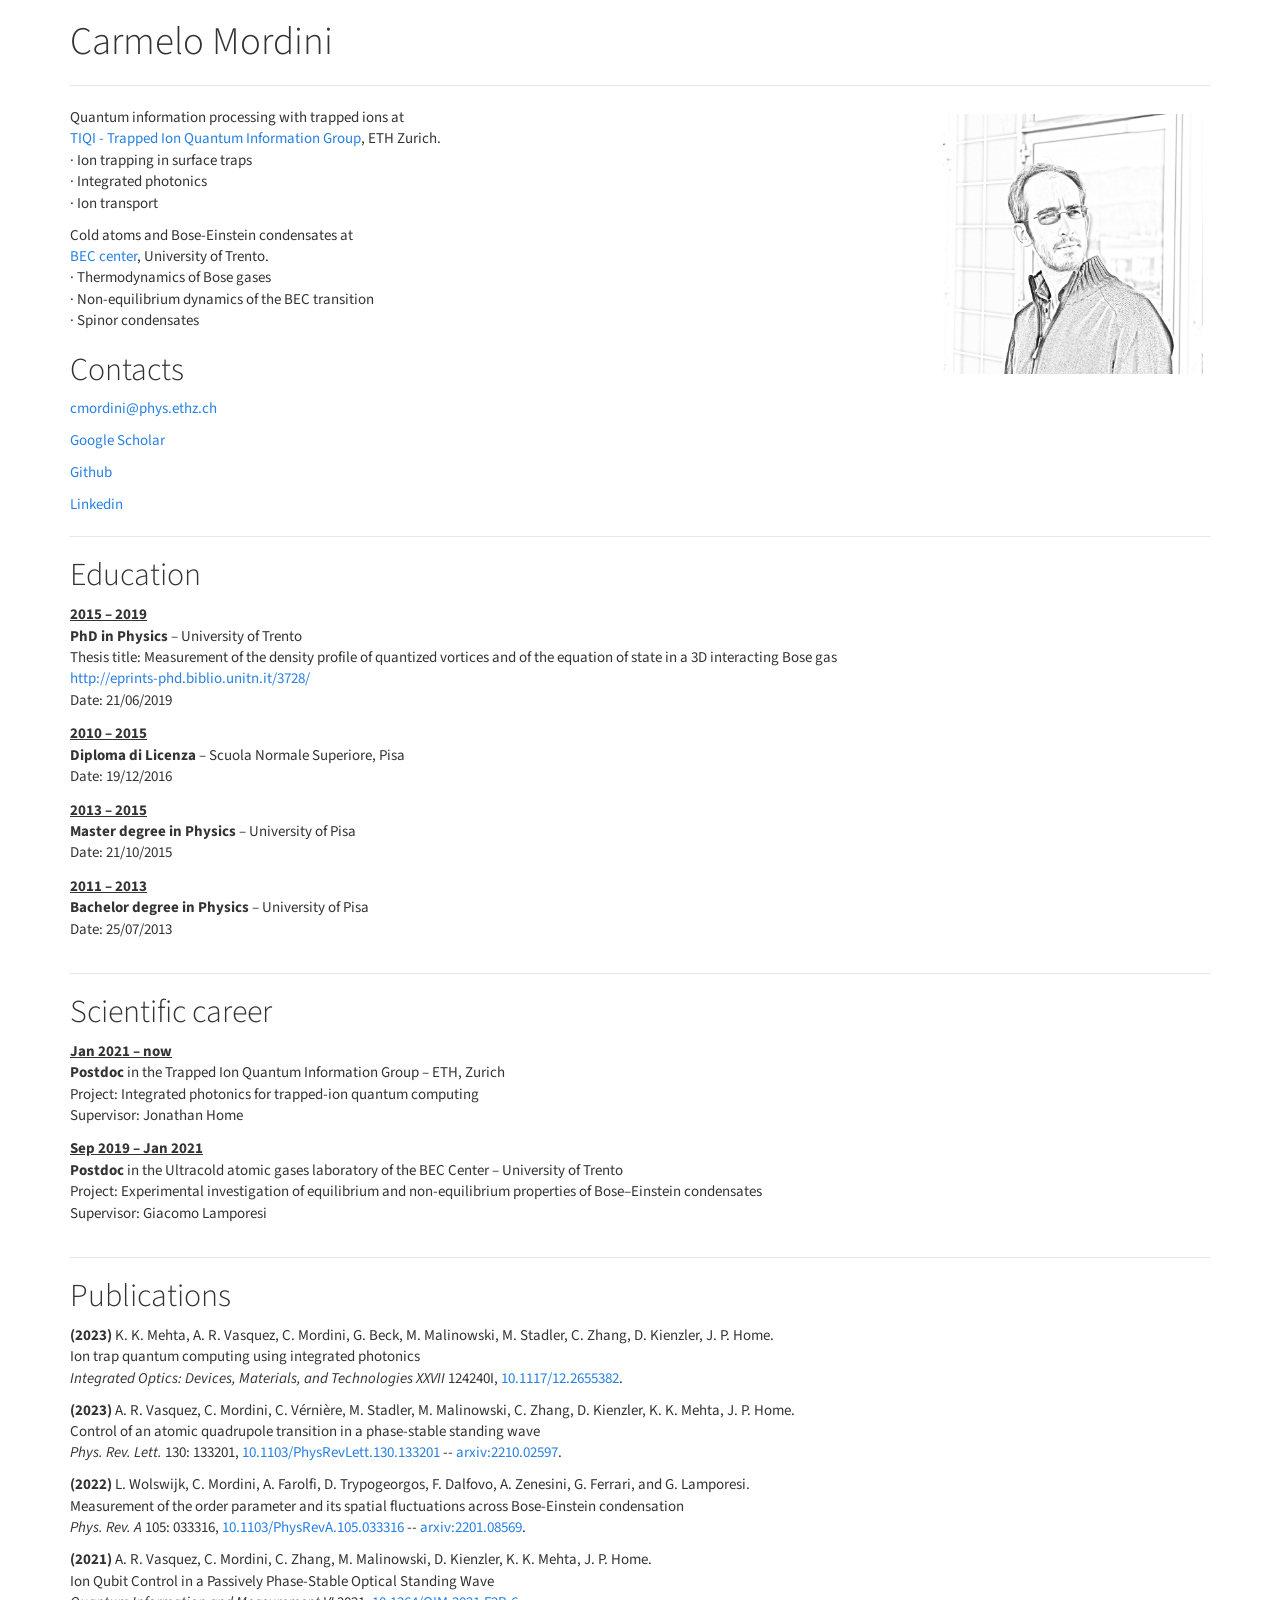
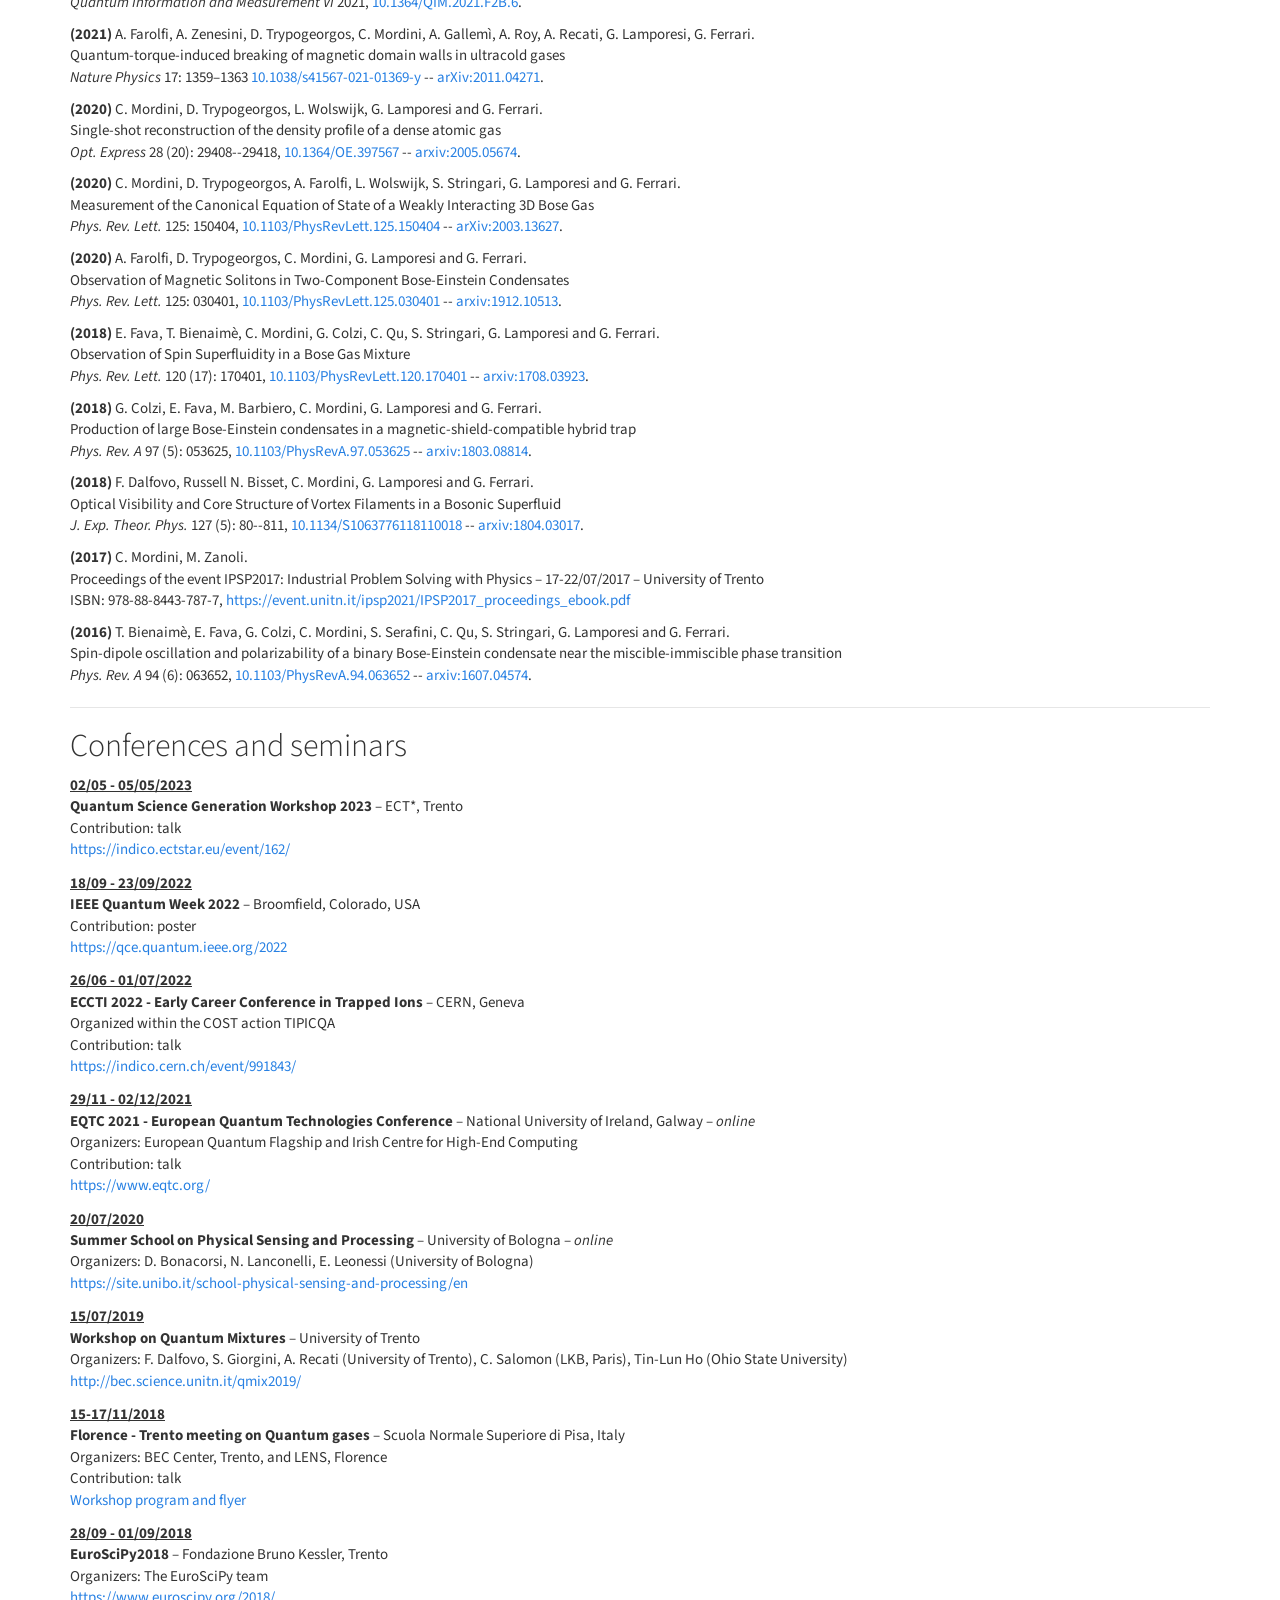
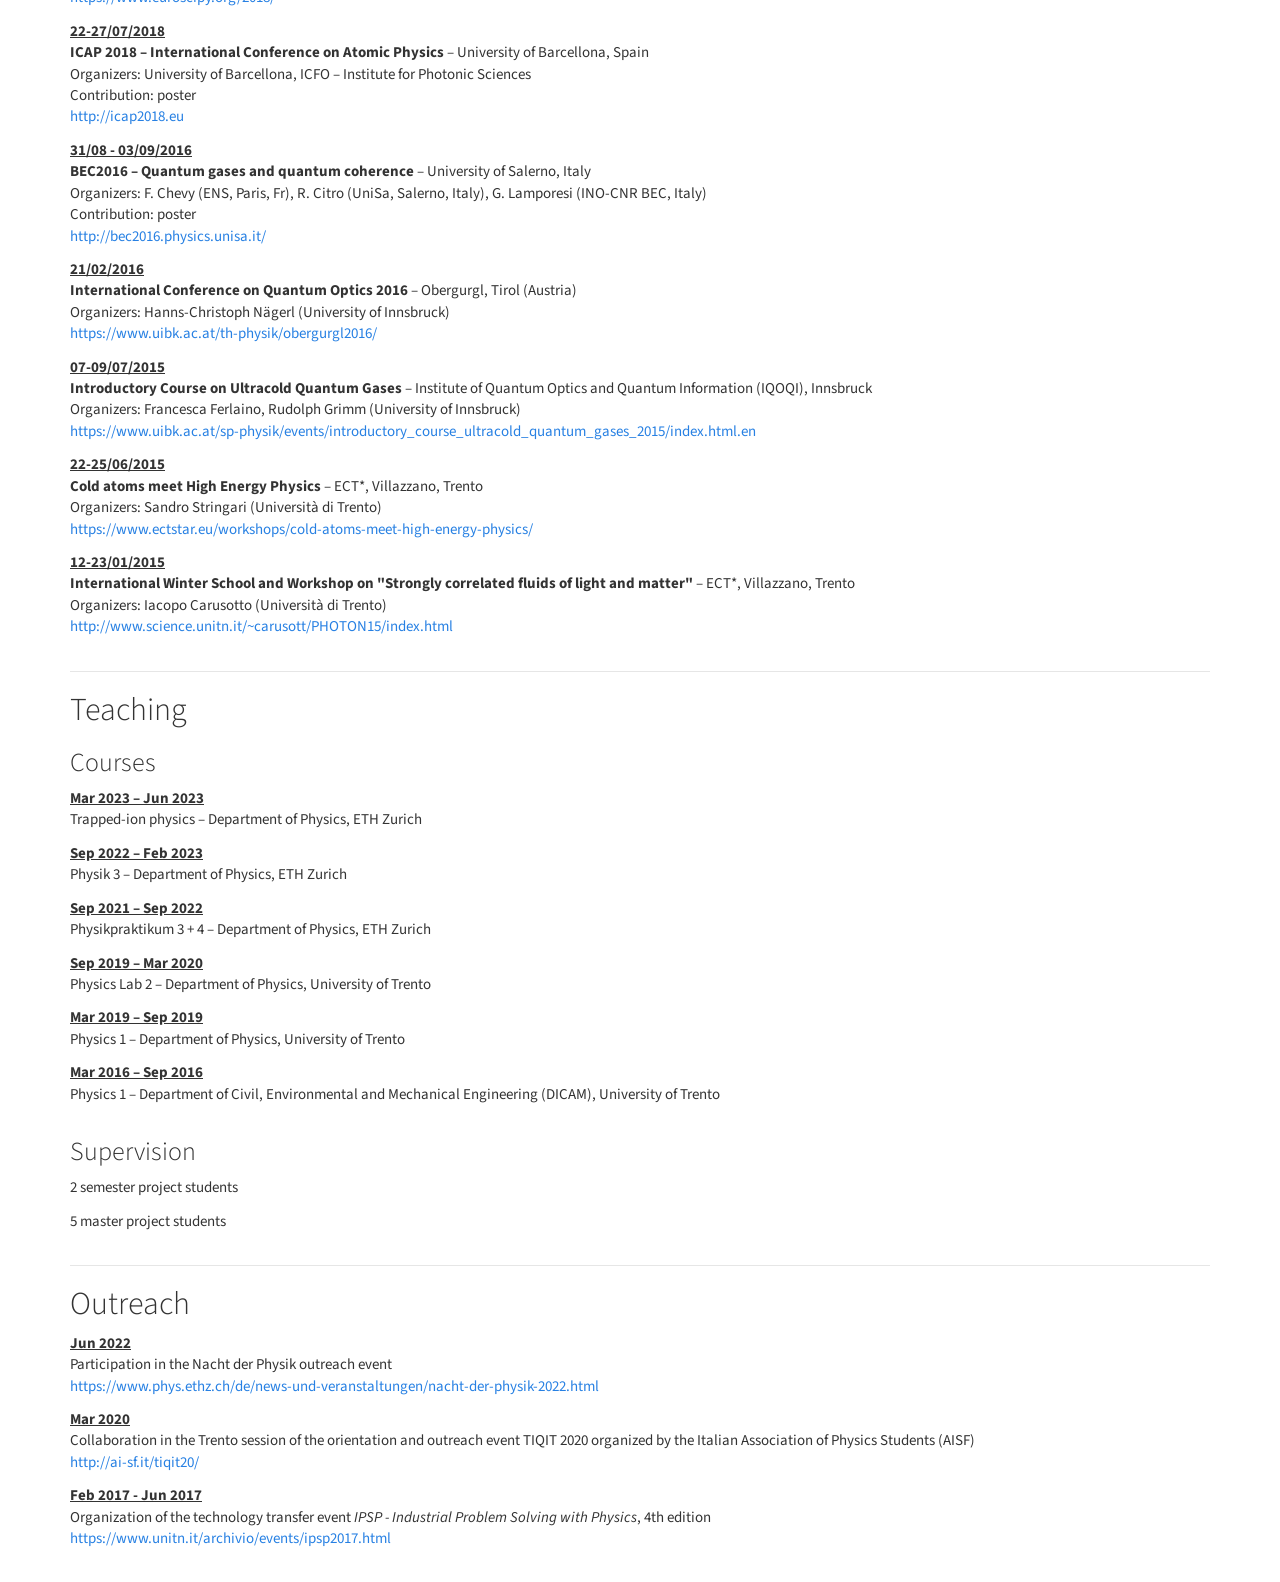
==== index.html @ 1e2eb451 "Swap sections" ====
<!DOCTYPE html>
<html lang="en" prefix="og: http://ogp.me/ns# fb: https://www.facebook.com/2008/fbml">

<head>
    <title>Carmelo Mordini</title>
    <!-- Using the latest rendering mode for IE -->
    <meta http-equiv="X-UA-Compatible" content="IE=edge">
    <meta charset="utf-8">
    <meta name="viewport" content="width=device-width, initial-scale=1.0">



    <!-- Bootstrap -->
    <link rel="stylesheet" href="/assets/bootstrap.cosmo.min.css" type="text/css" />
    <link href="/assets/css/font-awesome.min.css" rel="stylesheet">

    <link rel="stylesheet" href="/assets/style.css" type="text/css" />
    <link href="/assets/custom.css" rel="stylesheet">



</head>

<body>


    <!-- Content Container -->
    <div class="container">
        <!-- <div class="row"> -->
        <!-- <div class="col-lg-12"> -->
        <!-- <section id="content" class="body"> -->
        <h1>Carmelo Mordini</h1>
        <hr />
        <img alt="Image" class="img-fluid img-profile" src="/images/profile-sketch-low.jpg" />

        <!-- <div class="entry-content"> -->
        <!-- <p>
        <br/></p> -->
        <!-- <h2>About</h2> -->
        <!-- <p>Experimental physics</p> -->
        <p>
            Quantum information processing with trapped ions at<br>
            <a href="https://tiqi.ethz.ch/">TIQI - Trapped Ion Quantum Information Group</a>, ETH Zurich.<br>
            &#xb7 Ion trapping in surface traps<br />
            &#xb7 Integrated photonics<br />
            &#xb7 Ion transport<br />
        </p>
        <p>
            <!-- <i class="fa fa-map-marker fa-lg"></i> -->
            Cold atoms and Bose-Einstein condensates at<br>
            <a href="https://bec.science.unitn.it/BEC/0_Home.html">BEC center</a>, University of Trento.<br />
            &#xb7 Thermodynamics of Bose gases<br />
            &#xb7 Non-equilibrium dynamics of the BEC transition<br />
            &#xb7 Spinor condensates<br />
            <!-- Currently employed as a postdoc researcher in the <a href="https://tiqi.ethz.ch/">TIQI - Trapped Ion Quantum
                Information Group</a> at ETH, Zurich. -->
        </p>
        <!-- <p><br /></p> -->
        <h2>Contacts</h2>
        <!-- You can find me on   -->
        <p><a href="mailto:cmordini@phys.ethz.ch"><i class="fa fa-envelope"></i> cmordini@phys.ethz.ch</a>
        </p>
        <p><a href="https://scholar.google.com/citations?user=x0dCLs0AAAAJ&hl=en"><i class="fa fa-graduation-cap"></i> Google Scholar</a> </p>
        <p><a href="https://github.com/carmelom"><i class="fa fa-github-square fa-lg"></i> Github</a> </p>
        <p><a href="https://www.linkedin.com/in/carmelo-mordini/"><i class="fa fa-linkedin-square fa-lg"></i> Linkedin</a> </p>
        <!-- <p><a href="https://www.facebook.com/carmelo.mordini"><i class="fa fa-facebook-square fa-lg"></i> Facebook</a> </p>
<p><a href="https://twitter.com/carmelo_mordini"><i class="fa fa-twitter-square fa-lg"></i> Twitter</a> </p> -->
        <!-- <i class="fa fa-linkedin-square fa-lg"></i> <https://www.linkedin.com/in/carmelo-mordini/> -->
        <p>

        </p>



        <hr />
        <h2>Education</h2>
        <dl>
            <dt>2015 – 2019</dt>
            <dd><strong>PhD in Physics</strong> – University of Trento<br />
                Thesis title: Measurement of the density profile of quantized vortices and of the equation of state in a
                3D interacting Bose gas<br />
                <a href="http://eprints-phd.biblio.unitn.it/3728/">http://eprints-phd.biblio.unitn.it/3728/</a> <br>
                Date: 21/06/2019 </dd>
                <!-- <dt><br /></dt> -->
                <dt>2010 – 2015</dt>
                <dd><strong>Diploma di Licenza</strong> – Scuola Normale Superiore, Pisa<br />
                Date: 19/12/2016</dd>
                <!-- <dt><br /></dt> -->
            <dt>2013 – 2015</dt>
            <dd><strong>Master degree in Physics</strong> – University of Pisa<br />
                Date: 21/10/2015</dd>
                <!-- <dt><br /></dt> -->
            <dt>2011 – 2013</dt>
            <dd><strong>Bachelor degree in Physics</strong> – University of Pisa<br />
                Date: 25/07/2013</dd>
        </dl>


        <hr />
        <h2>Scientific career</h2>
        <dl>
            <dt>Jan 2021 – now</dt>
            <dd><strong>Postdoc</strong> in the Trapped Ion Quantum Information Group – ETH, Zurich <br>
                Project: Integrated photonics for trapped-ion quantum computing <br>

                Supervisor: Jonathan Home</dd>
                <!-- <dt><br /></dt> -->
            <dt>Sep 2019 – Jan 2021</dt>
            <dd><strong>Postdoc</strong> in the Ultracold atomic gases laboratory of the BEC Center – University of
                Trento <br>
                Project: Experimental investigation of equilibrium and non-equilibrium properties of Bose–Einstein condensates <br>
                Supervisor: Giacomo Lamporesi </dd>
                <!-- <dt><br /></dt> -->
        </dl>
   
        <hr />
        <h2>Publications</h2>
        <p>
        <div id="refs">
        <div>
                <p>
                    <b>(2023)</b> K. K. Mehta, A. R. Vasquez, C. Mordini, G. Beck, M. Malinowski, M. Stadler, C. Zhang, D. Kienzler, J. P. Home.<br />
                    Ion trap quantum computing using integrated photonics<br />
                    <em>Integrated Optics: Devices, Materials, and Technologies XXVII</em> 124240I,
                    <a href="https://doi.org/10.1117/12.2655382">10.1117/12.2655382</a>.
                </p>
            </div>
            
            <div>
                <p>
                    <b>(2023)</b> A. R. Vasquez, C. Mordini, C. Vérnière, M. Stadler, M. Malinowski, C. Zhang, D. Kienzler, K. K. Mehta, J. P. Home.<br />
                    Control of an atomic quadrupole transition in a phase-stable standing wave<br />
                    <em>Phys. Rev. Lett.</em> 130: 133201,
                    <a href="https://journals.aps.org/prl/abstract/10.1103/PhysRevLett.130.133201">10.1103/PhysRevLett.130.133201</a> -- <a href="https://arxiv.org/abs/2210.02597">arxiv:2210.02597</a>.
                </p>
            </div>
            <div>
                <p>
                    <b>(2022)</b> L. Wolswijk, C. Mordini, A. Farolfi, D. Trypogeorgos, F. Dalfovo, A. Zenesini, G. Ferrari, and G. Lamporesi.<br />
                    Measurement of the order parameter and its spatial fluctuations across Bose-Einstein condensation<br />
                    <em>Phys. Rev. A</em> 105: 033316,
                    <a href="https://journals.aps.org/pra/abstract/10.1103/PhysRevA.105.033316">10.1103/PhysRevA.105.033316</a> -- <a href="https://arxiv.org/abs/2201.08569">arxiv:2201.08569</a>.
                </p>
            </div>
            <div>
                <p>
                    <b>(2021)</b> A. R. Vasquez, C. Mordini, C. Zhang, M. Malinowski, D. Kienzler, K. K. Mehta, J. P. Home.<br />
                    Ion Qubit Control in a Passively Phase-Stable Optical Standing Wave<br />
                    <em>Quantum Information and Measurement VI</em> 2021,
                    <a href="https://opg.optica.org/abstract.cfm?uri=QIM-2021-F2B.6">10.1364/QIM.2021.F2B.6</a>.
                </p>
            </div>
            <div>
                <p>
                    <b>(2021)</b> A. Farolfi, A. Zenesini, D. Trypogeorgos, C. Mordini, A. Gallemì, A. Roy, A. Recati,
                    G. Lamporesi, G. Ferrari.<br />
                    Quantum-torque-induced breaking of magnetic domain walls in ultracold gases<br />
                    <em>Nature Physics</em> 17: 1359–1363 <a href="https://www.nature.com/articles/s41567-021-01369-y">10.1038/s41567-021-01369-y</a> -- 
                    <a href="https://arxiv.org/abs/2011.04271">arXiv:2011.04271</a>.
                </p>
            </div>
            <div>
                <p>
                    <b>(2020)</b> C. Mordini, D. Trypogeorgos, L. Wolswijk, G. Lamporesi and G. Ferrari.<br />
                    Single-shot reconstruction of the density profile of a dense atomic gas<br />
                    <em>Opt. Express</em> 28 (20): 29408--29418,
                    <a href="http://www.opticsexpress.org/abstract.cfm?URI=oe-28-20-29408">10.1364/OE.397567</a> --
                    <a href="https://arxiv.org/abs/2005.05674">arxiv:2005.05674</a>.
                </p>
            </div>
            <div>
                <p>
                    <b>(2020)</b> C. Mordini, D. Trypogeorgos, A. Farolfi, L. Wolswijk, S. Stringari, G. Lamporesi and
                    G. Ferrari.<br />
                    Measurement of the Canonical Equation of State of a Weakly Interacting 3D Bose Gas<br />
                    <em>Phys. Rev. Lett.</em> 125: 150404,
                    <a href="https://link.aps.org/doi/10.1103/PhysRevLett.125.150404">10.1103/PhysRevLett.125.150404</a>
                    -- <a href="https://arxiv.org/abs/2003.13627">arXiv:2003.13627</a>.
                </p>
            </div>
            <div>
                <p>
                    <b>(2020)</b> A. Farolfi, D. Trypogeorgos, C. Mordini, G. Lamporesi and G. Ferrari.<br />
                    Observation of Magnetic Solitons in Two-Component Bose-Einstein Condensates<br />
                    <em>Phys. Rev. Lett.</em> 125: 030401,
                    <a
                        href="https://link.aps.org/doi/10.1103/PhysRevLett.125.030401">10.1103/PhysRevLett.125.030401</a> --
                    <a href="https://arxiv.org/abs/1912.10513">arxiv:1912.10513</a>.
                </p>
            </div>
            <div>
                <p>
                    <b>(2018)</b> E. Fava, T. Bienaimè, C. Mordini, G. Colzi, C. Qu, S. Stringari, G. Lamporesi and G.
                    Ferrari.<br />
                    Observation of Spin Superfluidity in a Bose Gas Mixture<br />
                    <em>Phys. Rev. Lett.</em> 120 (17): 170401,
                    <a
                        href="https://link.aps.org/doi/10.1103/PhysRevLett.120.170401">10.1103/PhysRevLett.120.170401</a> --
                    <a href="https://arxiv.org/abs/1708.03923">arxiv:1708.03923</a>.
                </p>
            </div>
            <div>
                <p>
                    <b>(2018)</b> G. Colzi, E. Fava, M. Barbiero, C. Mordini, G. Lamporesi and G. Ferrari.<br />
                    Production of large Bose-Einstein condensates in a magnetic-shield-compatible hybrid trap<br />
                    <em>Phys. Rev. A</em> 97 (5): 053625,
                    <a href="https://link.aps.org/doi/10.1103/PhysRevA.97.053625">10.1103/PhysRevA.97.053625</a> --
                    <a href="https://arxiv.org/abs/1803.08814">arxiv:1803.08814</a>.
                </p>
            </div>
            <div>
                <p>
                    <b>(2018)</b> F. Dalfovo, Russell N. Bisset, C. Mordini, G. Lamporesi and G. Ferrari.<br />
                    Optical Visibility and Core Structure of Vortex Filaments in a Bosonic Superfluid<br />
                    <em>J. Exp. Theor. Phys.</em> 127 (5): 80--811,
                    <a href="http://link.springer.com/10.1134/S1063776118110018">10.1134/S1063776118110018</a> --
                    <a href="https://arxiv.org/abs/1804.03017">arxiv:1804.03017</a>.
                </p>
            </div>
            <div>
                <p>
                    <b>(2017)</b> C. Mordini, M. Zanoli.<br />
                    Proceedings of the event IPSP2017: Industrial Problem Solving with Physics – 17-22/07/2017 – University of Trento<br />
                    ISBN: 978-88-8443-787-7, <a href="https://event.unitn.it/ipsp2021/IPSP2017_proceedings_ebook.pdf">https://event.unitn.it/ipsp2021/IPSP2017_proceedings_ebook.pdf</a>
                </p>
            </div>
            <div>
                <p>
                    <b>(2016)</b> T. Bienaimè, E. Fava, G. Colzi, C. Mordini, S. Serafini, C. Qu, S. Stringari, G.
                    Lamporesi and G. Ferrari.<br />
                    Spin-dipole oscillation and polarizability of a binary Bose-Einstein condensate near the
                    miscible-immiscible phase transition<br />
                    <em>Phys. Rev. A</em> 94 (6): 063652,
                    <a href="https://link.aps.org/doi/10.1103/PhysRevA.94.063652">10.1103/PhysRevA.94.063652</a> --
                    <a href="https://arxiv.org/abs/1607.04574">arxiv:1607.04574</a>.
                </p>
            </div>

        </div>
        </p>

        <hr />
        <h2>Conferences and seminars</h2>
        <dl>
            
            <dt>02/05 - 05/05/2023</dt>
            <dd><strong>Quantum Science Generation Workshop 2023</strong> – ECT*, Trento<br />
                Contribution: talk <br>
                <a href="https://indico.ectstar.eu/event/162/">https://indico.ectstar.eu/event/162/</a>
            </dd>

            <dt>18/09 - 23/09/2022</dt>
            <dd><strong>IEEE Quantum Week 2022</strong> – Broomfield, Colorado, USA<br />
                Contribution: poster <br>
                <a href="https://qce.quantum.ieee.org/2022">https://qce.quantum.ieee.org/2022</a>
            </dd>

            <dt>26/06 - 01/07/2022</dt>
            <dd><strong>ECCTI 2022 - Early Career Conference in Trapped Ions</strong> – CERN, Geneva<br />
                Organized within the COST action TIPICQA<br />
                Contribution: talk <br>
                <a href="https://indico.cern.ch/event/991843/">https://indico.cern.ch/event/991843/</a>
            </dd>

            <dt>29/11 - 02/12/2021</dt>
            <dd><strong>EQTC 2021 - European Quantum Technologies Conference</strong> – National University of Ireland, Galway – <em>online</em><br />
                Organizers: European Quantum Flagship and Irish Centre for High-End Computing<br />
                Contribution: talk <br>
                <a href="https://www.eqtc.org/">https://www.eqtc.org/</a>
            </dd>

            <dt>20/07/2020</dt>
            <dd><strong>Summer School on Physical Sensing and Processing</strong> – University of Bologna – <em>online</em><br />
                Organizers: D. Bonacorsi, N. Lanconelli, E. Leonessi (University of Bologna)<br />
                <a
                    href="https://site.unibo.it/school-physical-sensing-and-processing/en">https://site.unibo.it/school-physical-sensing-and-processing/en</a>
            </dd>
            <!-- <dt><br /></dt> -->
            <dt>15/07/2019</dt>
            <dd><strong>Workshop on Quantum Mixtures</strong> – University of Trento<br />
                Organizers: F. Dalfovo, S. Giorgini, A. Recati (University of Trento), C. Salomon (LKB, Paris), Tin-Lun
                Ho (Ohio State University)<br />
                <a href="http://bec.science.unitn.it/qmix2019/">http://bec.science.unitn.it/qmix2019/</a>
            </dd>
            <!-- <dt><br /></dt> -->
            <dt>15-17/11/2018</dt>
            <dd><strong>Florence - Trento meeting on Quantum gases</strong> – Scuola Normale Superiore di Pisa, Italy <br />
                Organizers: BEC Center, Trento, and LENS, Florence<br />
                Contribution: talk <br>
                <a href="https://bec.science.unitn.it/BEC/imgs/pisa-program.jpg">Workshop program and flyer</a>
            </dd>
            <!-- <dt><br /></dt> -->
            <dt>28/09 - 01/09/2018</dt>
            <dd><strong>EuroSciPy2018</strong> – Fondazione Bruno Kessler, Trento <br />
                Organizers: The EuroSciPy team<br />
                <a href="https://www.euroscipy.org/2018/">https://www.euroscipy.org/2018/</a>
            </dd>
            <!-- <dt><br /></dt> -->
            <dt>22-27/07/2018</dt>
            <dd><strong>ICAP 2018 – International Conference on Atomic Physics</strong> – University of Barcellona,
                Spain<br />
                Organizers: University of Barcellona, ICFO – Institute for Photonic Sciences<br />
                Contribution: poster <br>
                <a href="http://icap2018.eu">http://icap2018.eu</a>
            </dd>
            <!-- <dt><br /></dt> -->
            <dt>31/08 - 03/09/2016</dt>
            <dd><strong>BEC2016 – Quantum gases and quantum coherence</strong> – University of Salerno, Italy<br />
                Organizers: F. Chevy (ENS, Paris, Fr), R. Citro (UniSa, Salerno, Italy), G. Lamporesi (INO-CNR
                BEC, Italy)<br />
                Contribution: poster <br>
                <a href="http://bec2016.physics.unisa.it/">http://bec2016.physics.unisa.it/</a>
            </dd>
            <!-- <dt><br /></dt> -->
            <dt>21/02/2016</dt>
            <dd><strong>International Conference on Quantum Optics 2016</strong> – Obergurgl, Tirol (Austria)<br />
                Organizers: Hanns-Christoph Nägerl (University of Innsbruck)<br />
                <a
                    href="https://www.uibk.ac.at/th-physik/obergurgl2016/">https://www.uibk.ac.at/th-physik/obergurgl2016/</a>
            </dd>
            <!-- <dt><br /></dt> -->
            <dt>07-09/07/2015</dt>
            <dd><strong>Introductory Course on Ultracold Quantum Gases</strong> – Institute of Quantum Optics and
                Quantum Information (IQOQI), Innsbruck<br />
                Organizers: Francesca Ferlaino, Rudolph Grimm (University of Innsbruck)<br />
                <a
                    href="https://www.uibk.ac.at/sp-physik/events/introductory_course_ultracold_quantum_gases_2015/index.html.en">https://www.uibk.ac.at/sp-physik/events/introductory_course_ultracold_quantum_gases_2015/index.html.en</a>
            </dd>
            <!-- <dt><br /></dt> -->
            <dt>22-25/06/2015</dt>
            <dd><strong>Cold atoms meet High Energy Physics</strong> – ECT*, Villazzano, Trento<br />
                Organizers: Sandro Stringari (Università di Trento)<br />
                <a
                    href="https://www.ectstar.eu/workshops/cold-atoms-meet-high-energy-physics/">https://www.ectstar.eu/workshops/cold-atoms-meet-high-energy-physics/</a>
            </dd>
            <!-- <dt><br /></dt> -->
            <dt>12-23/01/2015</dt>
            <dd><strong>International Winter School and Workshop on "Strongly correlated fluids of light and
                    matter"</strong> – ECT*, Villazzano, Trento<br />
                Organizers: Iacopo Carusotto (Università di Trento)<br />
                <a
                    href="http://www.science.unitn.it/~carusott/PHOTON15/index.html">http://www.science.unitn.it/~carusott/PHOTON15/index.html</a>
            </dd>
        </dl>

        <hr />
        <h2>Teaching</h2>
        <h3>Courses</h3>
        <dl>
            <dt>Mar 2023 – Jun 2023</dt>
            <dd>Trapped-ion physics – Department of Physics, ETH Zurich</dd>
            <!-- <dt><br /></dt> -->
            <dt>Sep 2022 – Feb 2023</dt>
            <dd>Physik 3 – Department of Physics, ETH Zurich</dd>
            <!-- <dt><br /></dt> -->
            <dt>Sep 2021 – Sep 2022</dt>
            <dd>Physikpraktikum 3 + 4 – Department of Physics, ETH Zurich</dd>
                <!-- <dt><br /></dt> -->
            <dt>Sep 2019 – Mar 2020</dt>
            <dd>Physics Lab 2 – Department of Physics, University of Trento</dd>
                <!-- <dt><br /></dt> -->
            <dt>Mar 2019 – Sep 2019</dt>
            <dd>Physics 1 – Department of Physics, University of Trento</dd>
                <!-- <dt><br /></dt> -->
            <dt>Mar 2016 – Sep 2016</dt>
            <dd>Physics 1 – Department of Civil, Environmental and Mechanical Engineering (DICAM), University of Trento</dd>
                <!-- <dt><br /></dt> -->
        </dl>

        <h3>Supervision</h3>
        <dl>
            <dd>2 semester project students</dd>
            <dd>5 master project students</dd>
        </dl>


        <hr />
        <h2>Outreach</h2>
        <dl>
            <dt>Jun 2022</dt>
            <dd>Participation in the Nacht der Physik outreach event<br>
                <a href="https://www.phys.ethz.ch/de/news-und-veranstaltungen/nacht-der-physik-2022.html">https://www.phys.ethz.ch/de/news-und-veranstaltungen/nacht-der-physik-2022.html</a>
            </dd>
            <dt>Mar 2020</dt>
            <dd>Collaboration in the Trento session of the orientation and outreach event TIQIT 2020 organized by the
                Italian Association of Physics Students (AISF) <br>
                <a href="http://ai-sf.it/tiqit20/">http://ai-sf.it/tiqit20/</a>
            </dd>
            <dt>Feb 2017 - Jun 2017</dt>
            <dd>Organization of the technology transfer event <em>IPSP - Industrial Problem Solving with Physics</em>, 4th edition <br>
            <a href="https://www.unitn.it/archivio/events/ipsp2017.html">https://www.unitn.it/archivio/events/ipsp2017.html</a></dd>
        </dl>

            
            <!-- <h2>Research Projects</h2>
            <dl>
                <dt>NAQUAS</dt>
                <dd>Scrivi qualcosa, anche il finanziamento (€)</dd>
                <dt><br /></dt>
            </dl>
    
            <hr /> -->
        <!-- </section> -->
        <!-- </div> -->
        <!-- </div> -->
        <!-- </div> -->
        <!-- End Content Container -->




</body>

</html>
---- assets/style.css ----
body {
    padding-top: 70px;
}

#sidebar .list-group, #sidebar .list-group-item {
    background-color: transparent;
}

/* for list-groups nested within a list-group-item, reset the bottom margin */
.list-group-item > .list-group {
    margin-bottom: 0px;
}

/* for list-group-items nested within a list-group-item, reset the bottom
   padding of the last item, b/c the containing item has paddimg already
 */
.list-group-item .list-group-item:last-child {
    padding-bottom: 0px;
}

.list-group-item {
    border: none;
}

.tag-0 {
    font-size: 16pt;
}

.tag-1 {
    font-size: 13pt;
}

.tag-2 {
    font-size: 10pt;
}

.tag-3 {
    font-size: 8pt;
}

.tag-4 {
    font-size: 6pt;
}

#aboutme {
    padding-top: 0px;
    padding-bottom: 5px;
    -ms-word-break: normal;
    word-break: normal;
}

#sidebar {
    padding-top: 0px;
    -ms-word-break: break-all;
    word-break: break-all;
    word-break: break-word;
    -webkit-hyphens: auto;
    -moz-hyphens: auto;
    -ms-hyphens: auto;
    hyphens: auto;
}

#sidebar a {
    color: inherit;
}

.icon-label {
    margin-left: 10px;
}

/* Example for how to control spacing between icon and label in specific
   lists in the sidebar. To change, override in your CUSTOM_CSS           */
#sidebar #social i {
    margin-right: 3px;
}

a, a:hover {
    color: inherit;
}

.entry-content a {
    text-decoration: none;
    border-bottom: 1px dotted;
}

.entry-content a:hover {
    text-decoration: none;
    border-bottom: 1px solid;
}

.entry-content img {
    max-width: 100%;
    height: auto;
}

.entry-content figcaption, .caption {
    font-size: small;
    margin-bottom: 2px;
}

.summary img {
    max-width: 100%;
    height: auto;
}


.floatright, .align-right {
    float: right;
}

.floatleft, .align-left {
    float: left;
}

.floatcenter, .align-center {
    display: block;
    margin-left: auto;
    margin-right: auto;
}

figure.floatright, .align-right {
    margin-left: 4px;
}

figure.floatleft, .align-left {
    margin-right: 4px;
}

figure.floatcenter, .align-center {
    margin-bottom: 11px;
}

.highlighttable pre {
    /* Removes bootstrap default margin-bottom */
    margin-bottom: 0px;
}

.highlighttable {
    /* Adds them margin-bottom to highlightable instead of <pre> */
    margin-bottom: 11px;
}

.highlighttable {
    width: 100%;
}

#categories ul, #tags ul {
    list-style: none;
    padding: 0;
    margin-left: 0;
}

.docutils.footnote td.label {
    display: table-cell;
    font-size: inherit;
    font-weight: inherit;
    line-height: inherit;
    color: inherit;
    text-align: inherit;
    white-space: inherit;
    border-radius: inherit;
}

.categories-timestamp {
    color: #AAAAAA;
    font-size: 0.9em;
    margin-right: 10px;
}

.tagcloud li {
    padding: 0px;
}

#banner {
    background-repeat: no-repeat;
    background-position: top center;
    background-attachment: scroll;
    background-size: cover;
    background-color: #C4C4C4;
    margin: 0 0 20px;
    padding: 70px 0; /*controls padding around inner text*/
    position: relative;
}

#banner .copy {
    background: none repeat scroll 0 0 rgba(0, 0, 0, 0.7);
    display: inline;
    float: left;
    max-width: 600px;
    padding: 20px;
    position: relative;
    z-index: 1;
}

#banner h1 {
    color: #fff;
    font-family: "HelveticaNeue-CondensedBold","Helvetica Neue CE 600 Condensed","Helvetica Neue LT Condensed","Helvetica Neue 600 Condensed","HelveticaNeue-BoldCondensed","Helvetica Neue BoldCondensed","Helvetica Neue",Helvetica,Arial,sans-serif;
    font-size: 60px;
    font-stretch: condensed;
    font-weight: 700;
    line-height: 0.9;
    margin: 0;
    text-transform: uppercase;
}
#banner .intro {
    color: #fff;
    font-size: 21px;
    line-height: 1.33;
    opacity: 0.75;
}
#banner .btn, #banner .intro {
    margin-left: 4px;
}

/* Solutions for mobile and small screens  */
@media (max-width: 650px) {
    #banner h1{
       font-size: 30px; /* !important;*/
    }
    #banner .intro{
        font-size: 16px;
    }
}

:target:before {
  content:"";
  display:block;
  height:50px;
  /* fixed header height*/

  margin:-50px 0 0;
  /* negative fixed header height */
}

.gap-right {
    margin-right: 10px;
}

.gap-left {
  margin-left: 10px;
}
---- assets/custom.css ----
dt {
    font-weight: bold;
    text-decoration: underline;
}

dd {
    padding: 0 0 0.8em 0;
}

a {
    color: #2780e3;
    border-bottom: none !important;
}

.img-profile {
    float: right;
    margin-right: 7px;
    margin-top: 7px;
    width:260px;
}

.img-research {
    float: right;
    width: 400px;
}

body {
    padding-top: 0px;
}

/* https://stackoverflow.com/a/32952763
 */
/* @media print {
  @page { margin: 0; }
  body { margin: 1.6cm; }
} */
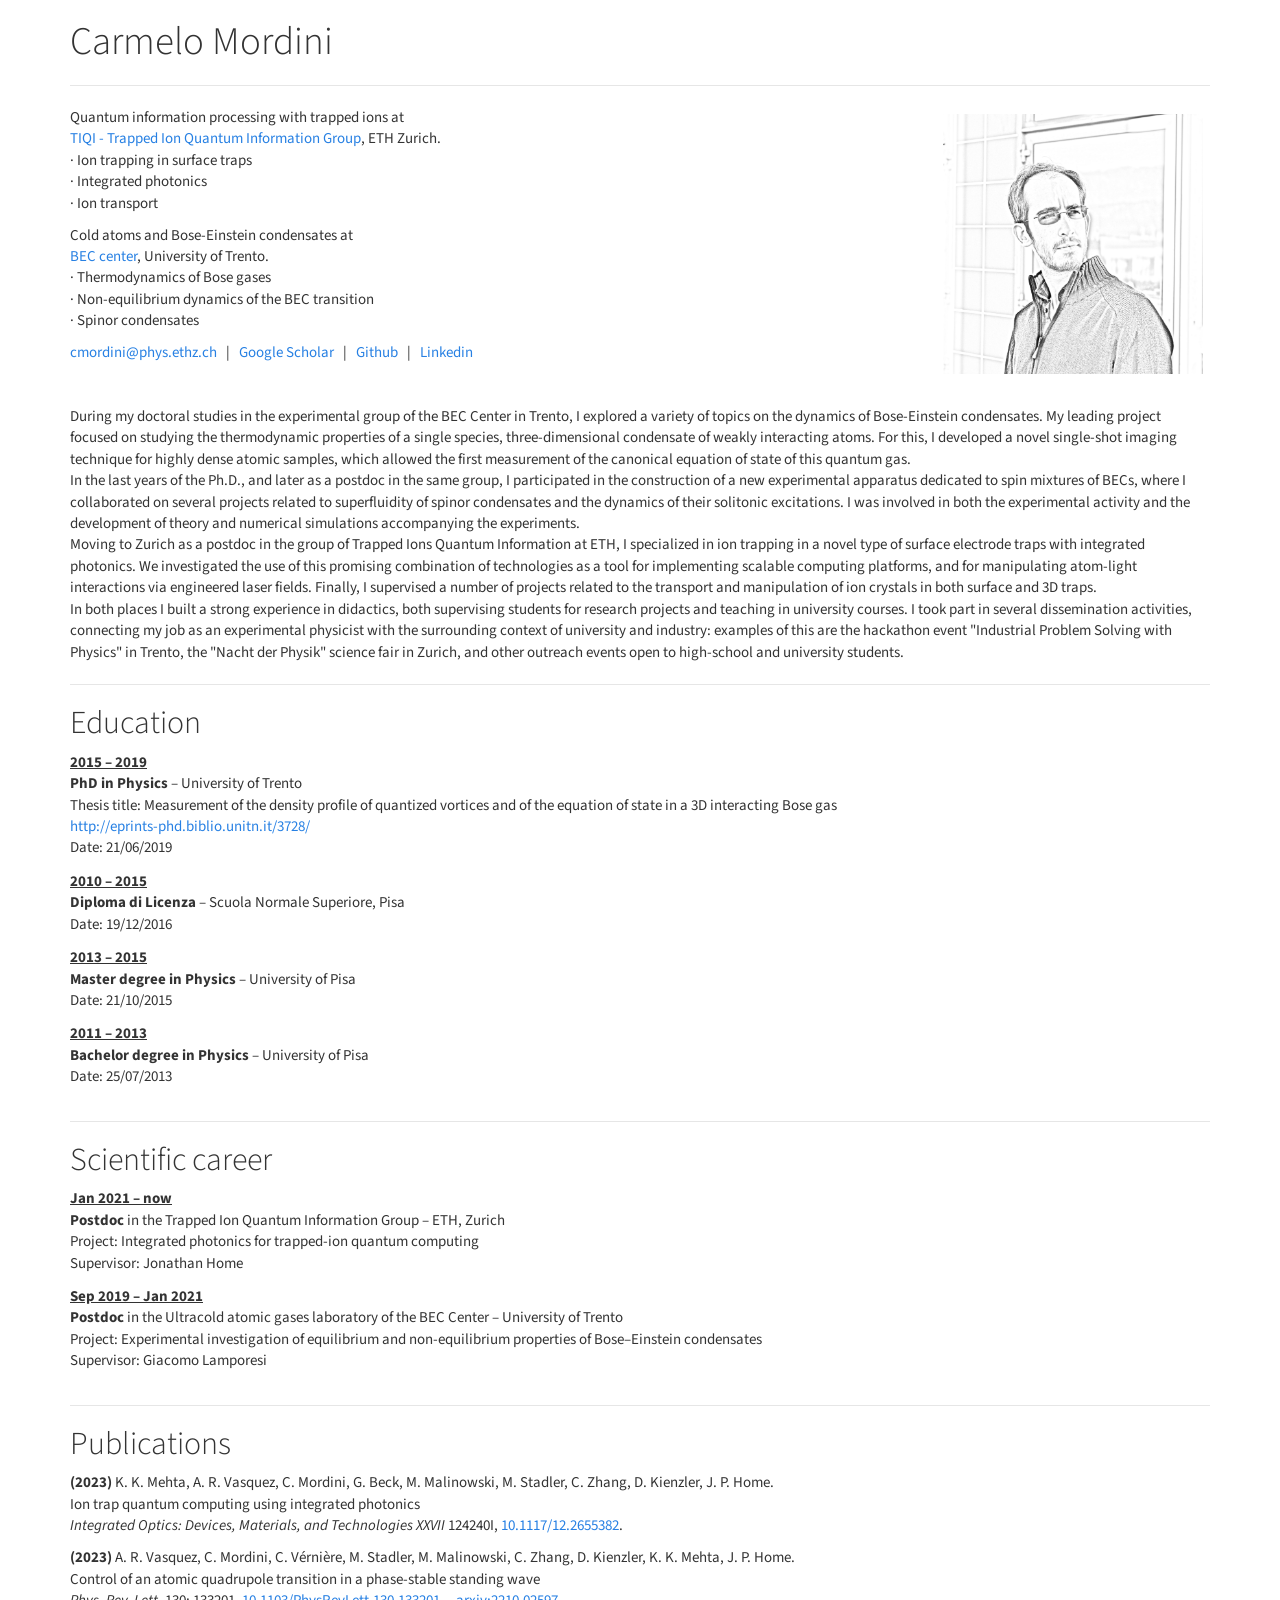
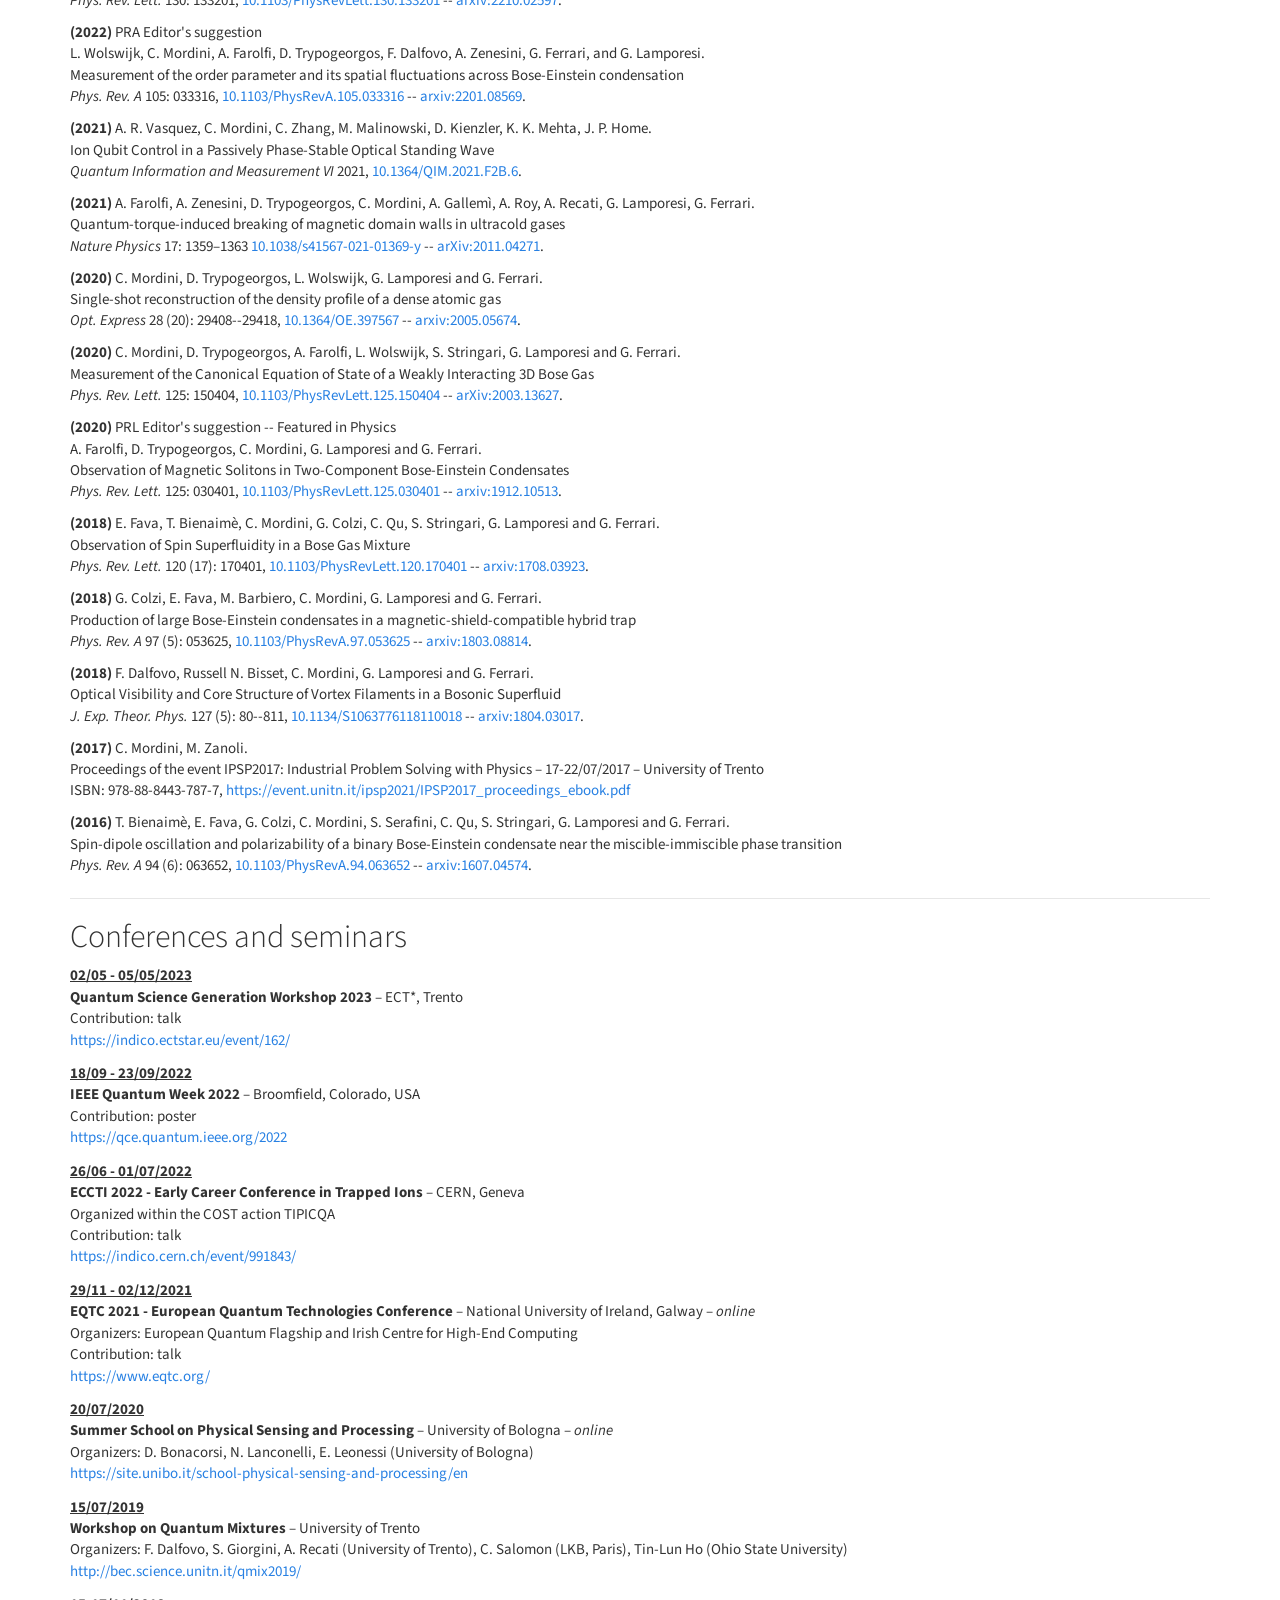
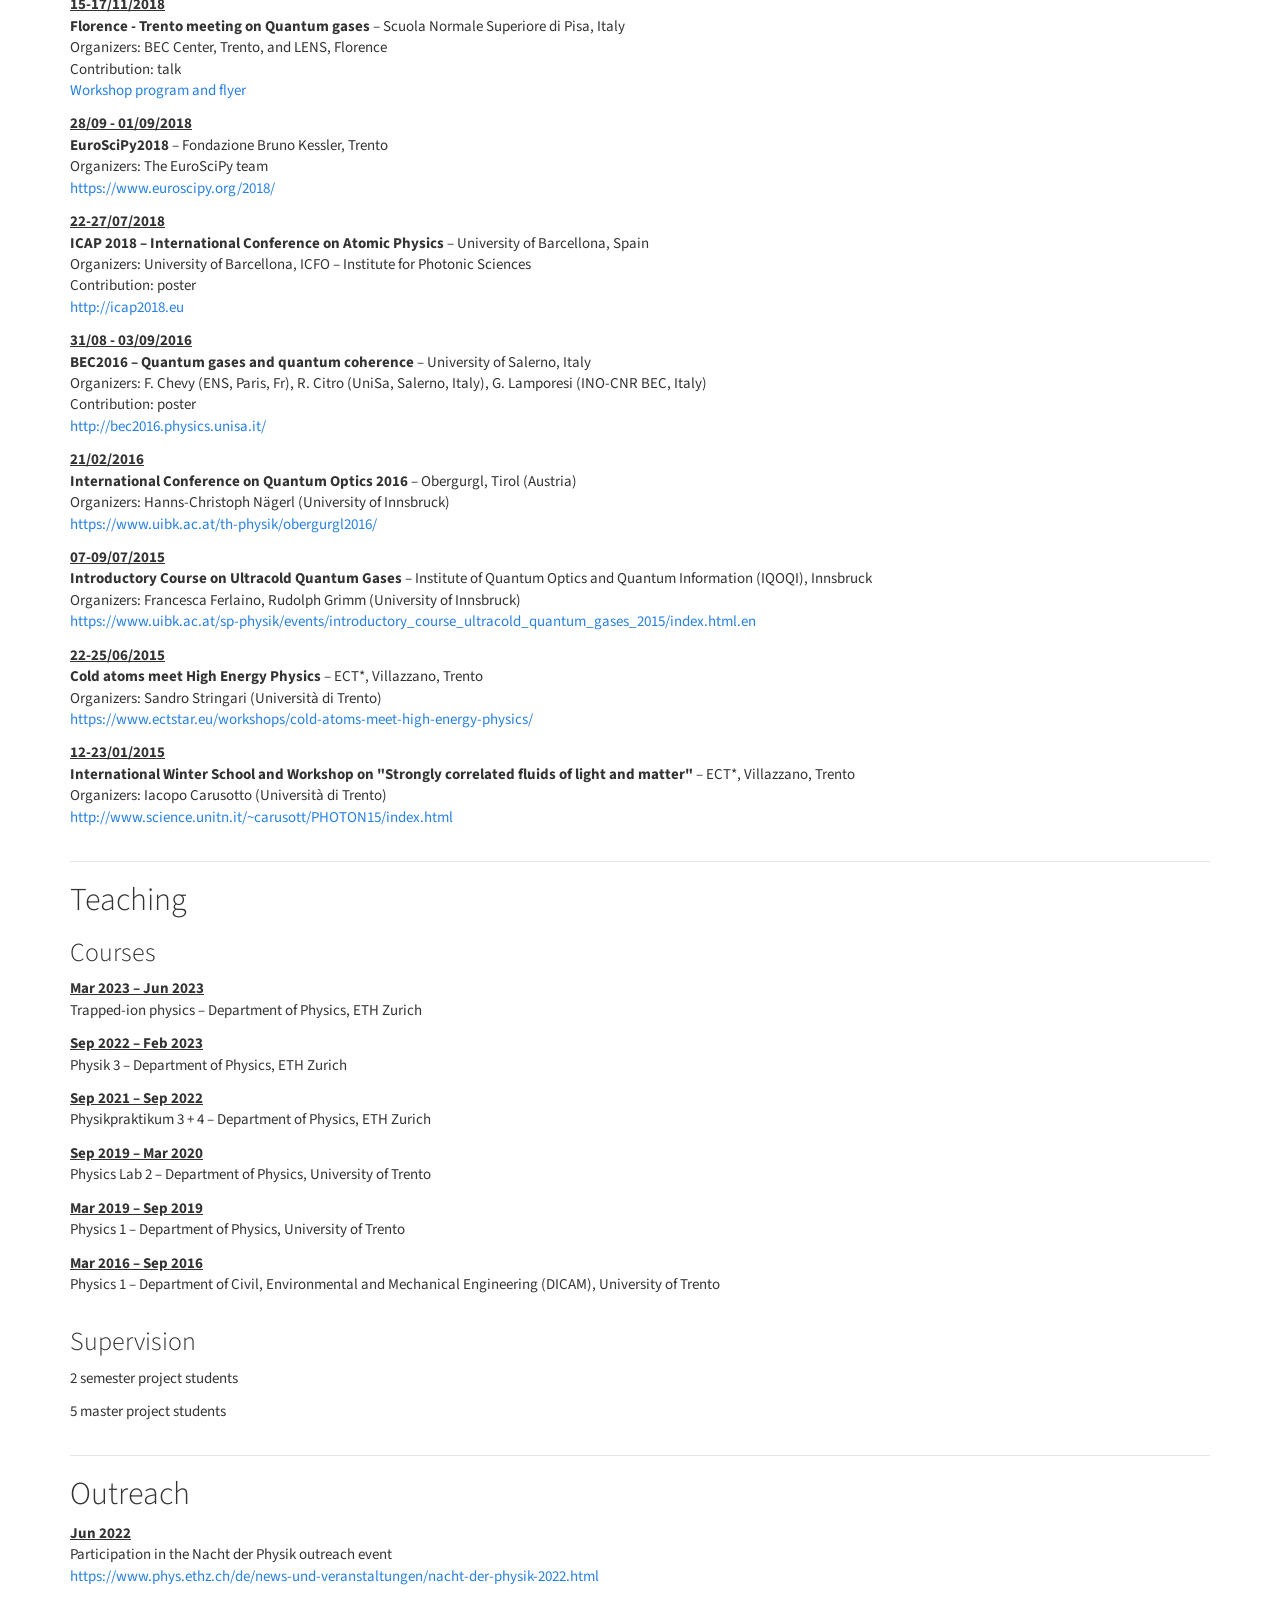
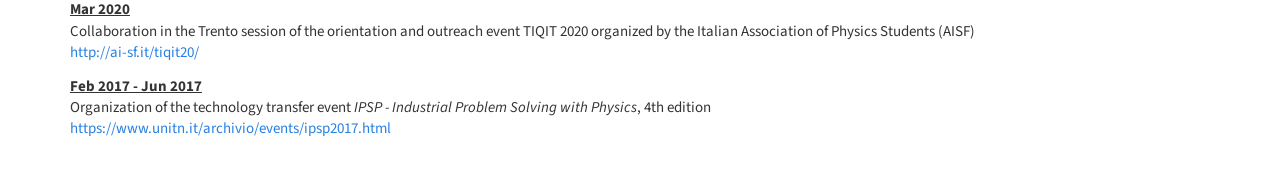
==== commit 1785b72e: "Highlight articles, add recap" ====
--- a/index.html
+++ b/index.html
@@ -56,18 +56,34 @@
                 Information Group</a> at ETH, Zurich. -->
         </p>
         <!-- <p><br /></p> -->
-        <h2>Contacts</h2>
+
         <!-- You can find me on   -->
+        <!-- <h2>Contacts</h2>
         <p><a href="mailto:cmordini@phys.ethz.ch"><i class="fa fa-envelope"></i> cmordini@phys.ethz.ch</a>
         </p>
         <p><a href="https://scholar.google.com/citations?user=x0dCLs0AAAAJ&hl=en"><i class="fa fa-graduation-cap"></i> Google Scholar</a> </p>
         <p><a href="https://github.com/carmelom"><i class="fa fa-github-square fa-lg"></i> Github</a> </p>
-        <p><a href="https://www.linkedin.com/in/carmelo-mordini/"><i class="fa fa-linkedin-square fa-lg"></i> Linkedin</a> </p>
+        <p><a href="https://www.linkedin.com/in/carmelo-mordini/"><i class="fa fa-linkedin-square fa-lg"></i> Linkedin</a> </p> -->
+
+        <p>
+            <a href="mailto:cmordini@phys.ethz.ch"><i class="fa fa-envelope"></i> cmordini@phys.ethz.ch</a> &nbsp
+            | &nbsp <a href="https://scholar.google.com/citations?user=x0dCLs0AAAAJ&hl=en"><i class="fa fa-graduation-cap"></i> Google Scholar</a> &nbsp
+            | &nbsp <a href="https://github.com/carmelom"><i class="fa fa-github-square fa-lg"></i> Github</a> &nbsp
+            | &nbsp <a href="https://www.linkedin.com/in/carmelo-mordini/"><i class="fa fa-linkedin-square fa-lg"></i> Linkedin</a>
+        </p>
         <!-- <p><a href="https://www.facebook.com/carmelo.mordini"><i class="fa fa-facebook-square fa-lg"></i> Facebook</a> </p>
 <p><a href="https://twitter.com/carmelo_mordini"><i class="fa fa-twitter-square fa-lg"></i> Twitter</a> </p> -->
         <!-- <i class="fa fa-linkedin-square fa-lg"></i> <https://www.linkedin.com/in/carmelo-mordini/> -->
+        <p><br></p>
         <p>
-
+            During my doctoral studies in the experimental group of the BEC Center in Trento, I explored a variety of topics on the dynamics of Bose-Einstein condensates.
+            My leading project focused on studying the thermodynamic properties of a single species, three-dimensional condensate of weakly interacting atoms. For this, I developed a novel single-shot imaging technique for highly dense atomic samples, which allowed the first measurement of the canonical equation of state of this quantum gas.
+            <br>
+            In the last years of the Ph.D., and later as a postdoc in the same group, I participated in the construction of a new experimental apparatus dedicated to spin mixtures of BECs, where I collaborated on several projects related to superfluidity of spinor condensates and the dynamics of their solitonic excitations. I was involved in both the experimental activity and the development of theory and numerical simulations accompanying the experiments.
+            <br>
+            Moving to Zurich as a postdoc in the group of Trapped Ions Quantum Information at ETH, I specialized in ion trapping in a novel type of surface electrode traps with integrated photonics. We investigated the use of this promising combination of technologies as a tool for implementing scalable computing platforms, and for manipulating atom-light interactions via engineered laser fields. Finally, I supervised a number of projects related to the transport and manipulation of ion crystals in both surface and 3D traps.
+            <br>
+            In both places I built a strong experience in didactics, both supervising students for research projects and teaching in university courses. I took part in several dissemination activities, connecting my job as an experimental physicist with the surrounding context of university and industry: examples of this are the hackathon event "Industrial Problem Solving with Physics" in Trento, the "Nacht der Physik" science fair in Zurich, and other outreach events open to high-school and university students.
         </p>
 
 
@@ -136,7 +152,8 @@
             </div>
             <div>
                 <p>
-                    <b>(2022)</b> L. Wolswijk, C. Mordini, A. Farolfi, D. Trypogeorgos, F. Dalfovo, A. Zenesini, G. Ferrari, and G. Lamporesi.<br />
+                    <b>(2022)</b> PRA Editor's suggestion <br>
+                    L. Wolswijk, C. Mordini, A. Farolfi, D. Trypogeorgos, F. Dalfovo, A. Zenesini, G. Ferrari, and G. Lamporesi.<br />
                     Measurement of the order parameter and its spatial fluctuations across Bose-Einstein condensation<br />
                     <em>Phys. Rev. A</em> 105: 033316,
                     <a href="https://journals.aps.org/pra/abstract/10.1103/PhysRevA.105.033316">10.1103/PhysRevA.105.033316</a> -- <a href="https://arxiv.org/abs/2201.08569">arxiv:2201.08569</a>.
@@ -180,7 +197,8 @@
             </div>
             <div>
                 <p>
-                    <b>(2020)</b> A. Farolfi, D. Trypogeorgos, C. Mordini, G. Lamporesi and G. Ferrari.<br />
+                    <b>(2020)</b> PRL Editor's suggestion -- Featured in Physics<br>
+                    A. Farolfi, D. Trypogeorgos, C. Mordini, G. Lamporesi and G. Ferrari.<br />
                     Observation of Magnetic Solitons in Two-Component Bose-Einstein Condensates<br />
                     <em>Phys. Rev. Lett.</em> 125: 030401,
                     <a
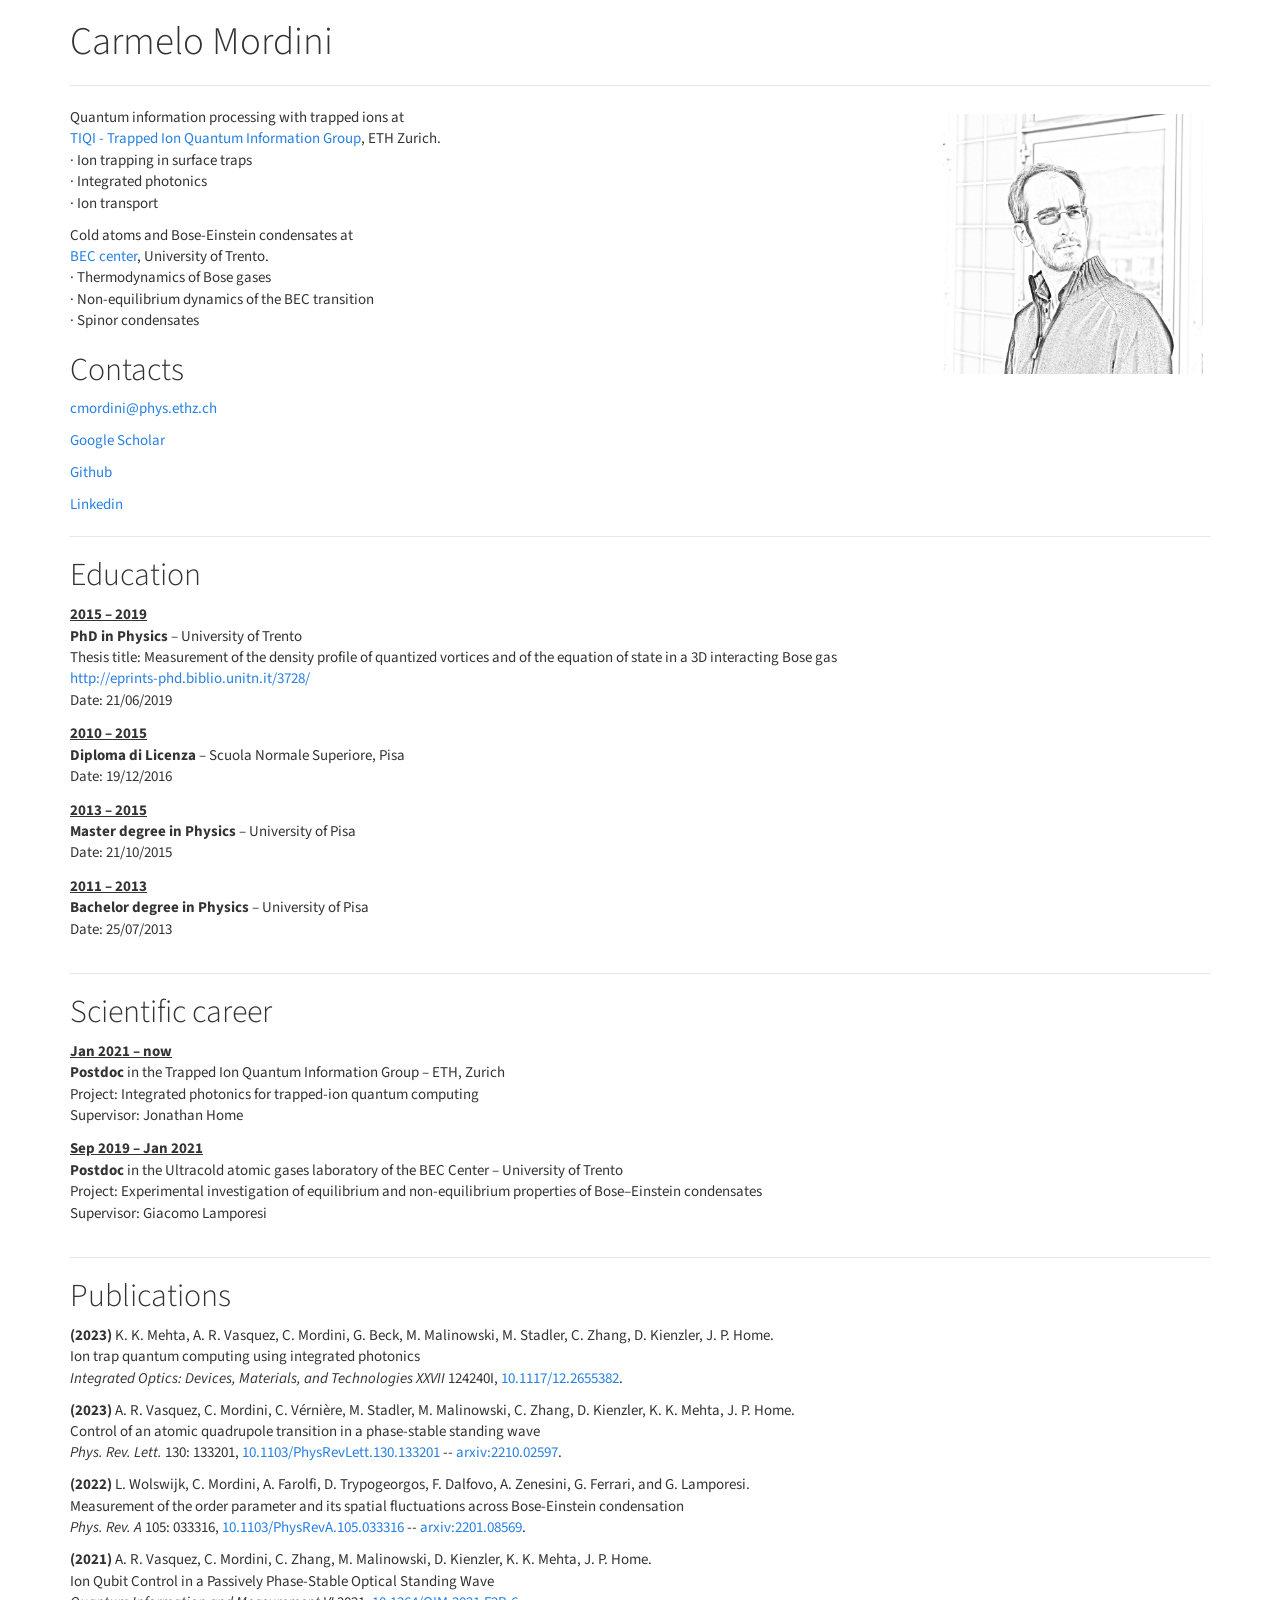
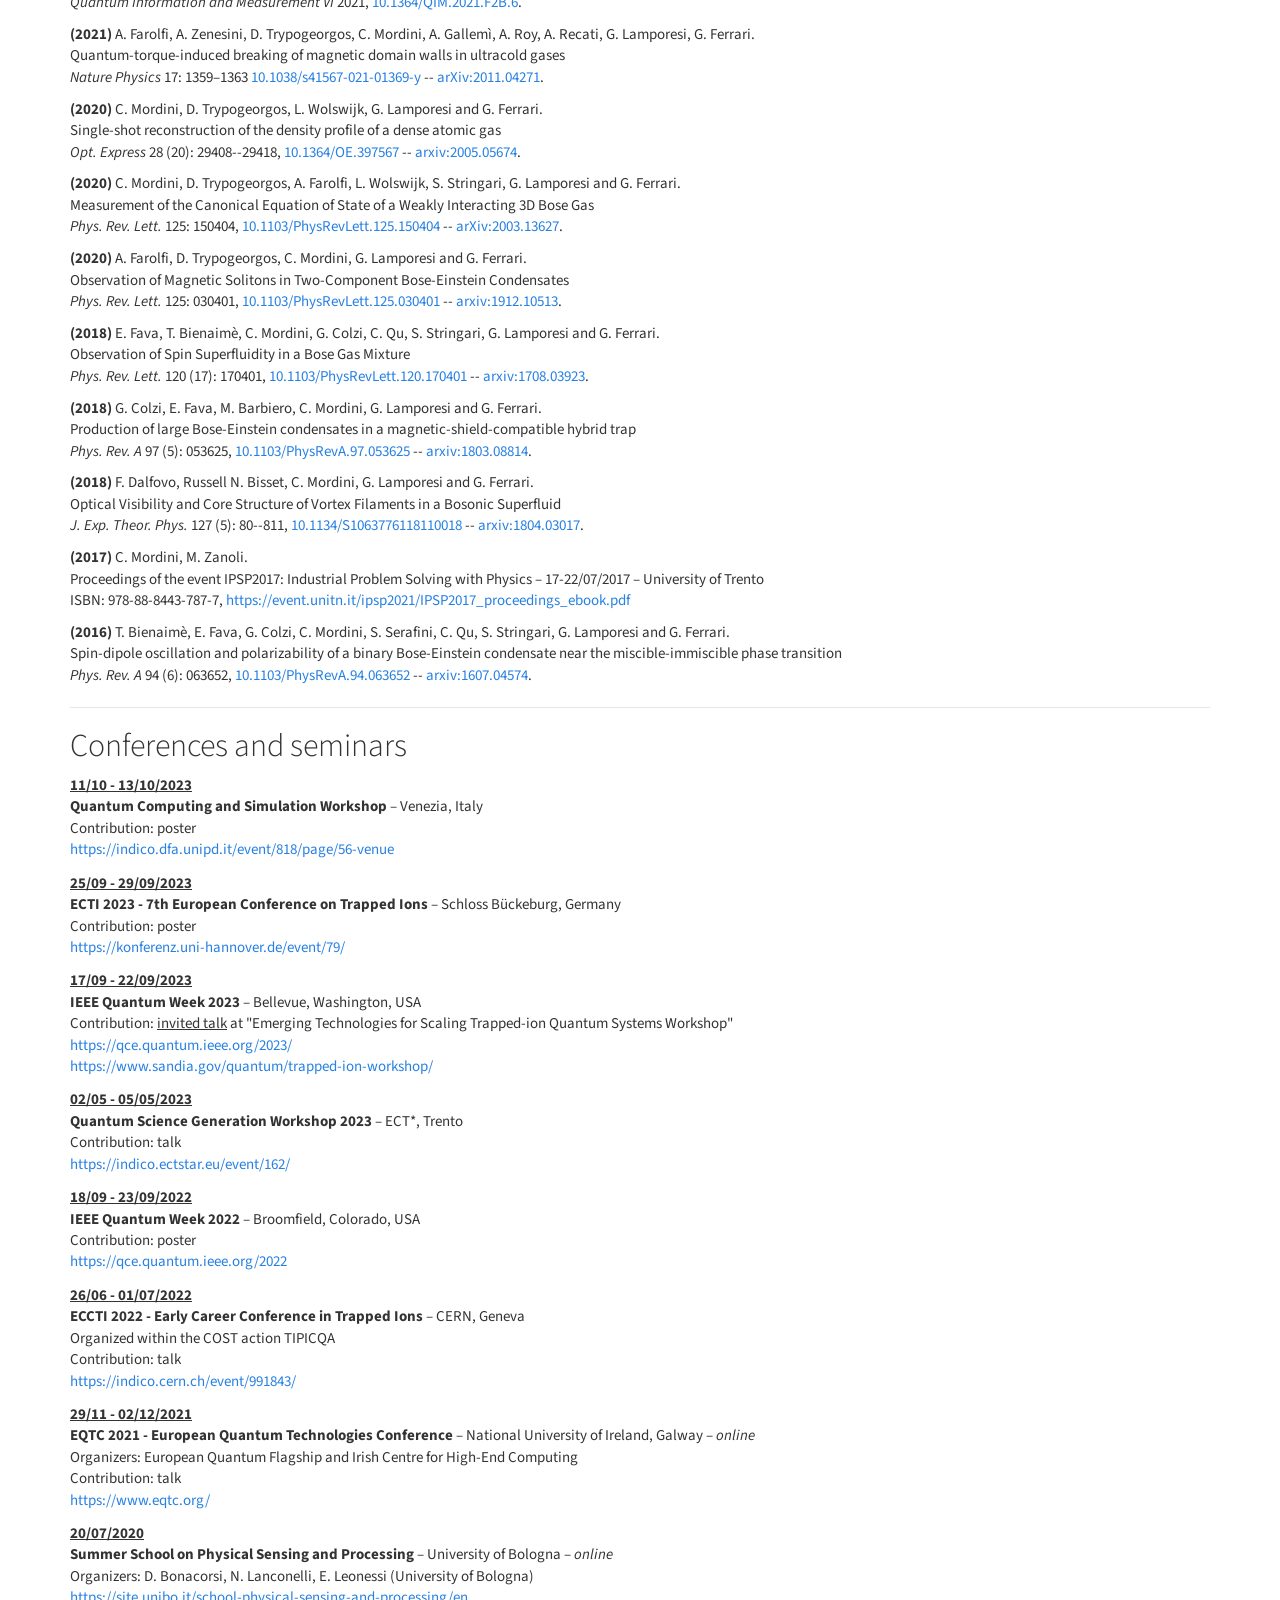
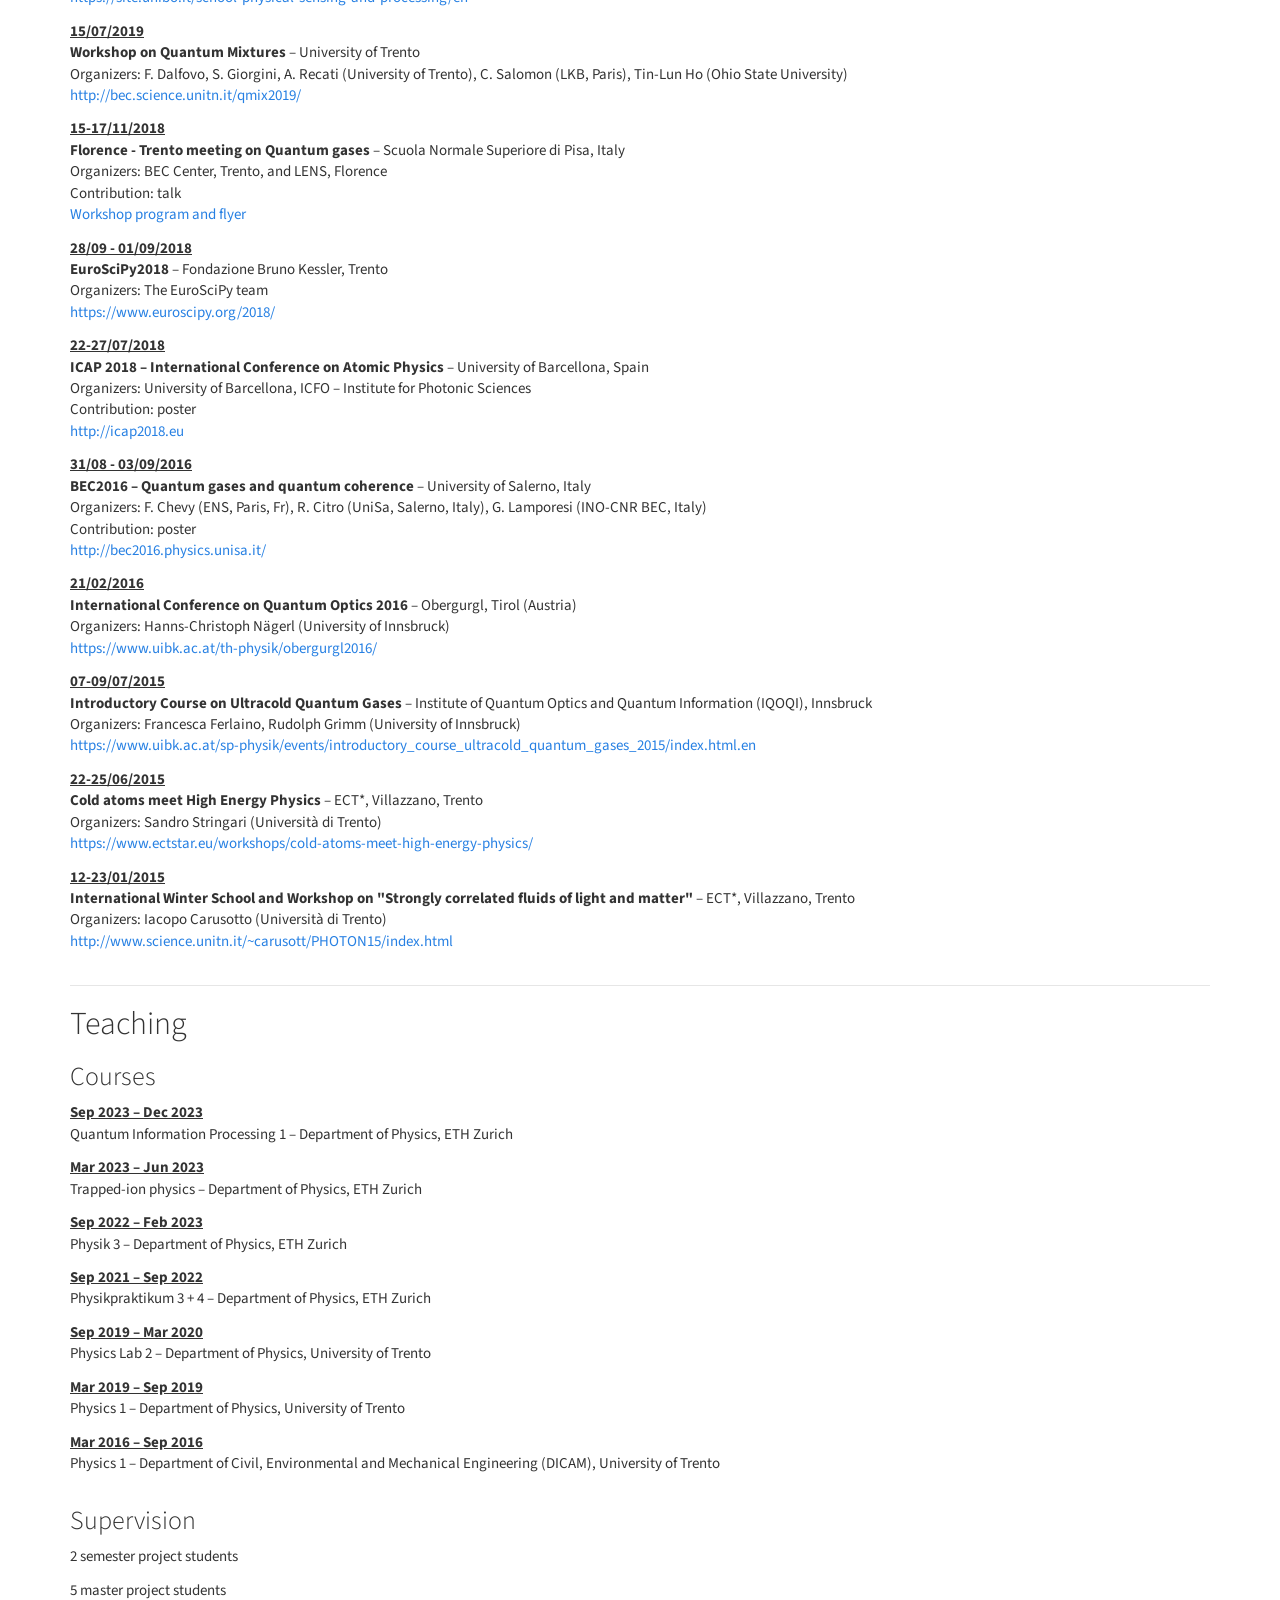
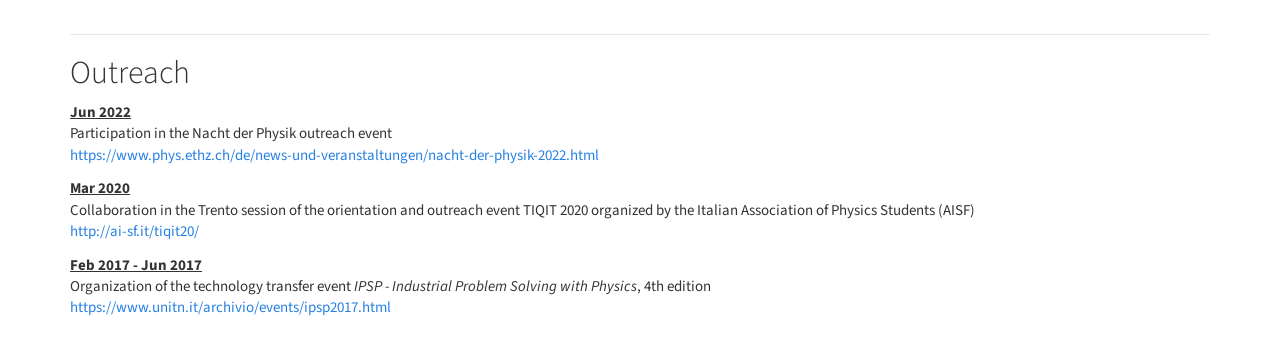
==== commit 175641c6: "Up conferences and teaching" ====
--- a/index.html
+++ b/index.html
@@ -56,34 +56,20 @@
                 Information Group</a> at ETH, Zurich. -->
         </p>
         <!-- <p><br /></p> -->
-
+        <h2>Contacts</h2>
         <!-- You can find me on   -->
-        <!-- <h2>Contacts</h2>
         <p><a href="mailto:cmordini@phys.ethz.ch"><i class="fa fa-envelope"></i> cmordini@phys.ethz.ch</a>
         </p>
-        <p><a href="https://scholar.google.com/citations?user=x0dCLs0AAAAJ&hl=en"><i class="fa fa-graduation-cap"></i> Google Scholar</a> </p>
+        <p><a href="https://scholar.google.com/citations?user=x0dCLs0AAAAJ&hl=en"><i class="fa fa-graduation-cap"></i>
+                Google Scholar</a> </p>
         <p><a href="https://github.com/carmelom"><i class="fa fa-github-square fa-lg"></i> Github</a> </p>
-        <p><a href="https://www.linkedin.com/in/carmelo-mordini/"><i class="fa fa-linkedin-square fa-lg"></i> Linkedin</a> </p> -->
-
-        <p>
-            <a href="mailto:cmordini@phys.ethz.ch"><i class="fa fa-envelope"></i> cmordini@phys.ethz.ch</a> &nbsp
-            | &nbsp <a href="https://scholar.google.com/citations?user=x0dCLs0AAAAJ&hl=en"><i class="fa fa-graduation-cap"></i> Google Scholar</a> &nbsp
-            | &nbsp <a href="https://github.com/carmelom"><i class="fa fa-github-square fa-lg"></i> Github</a> &nbsp
-            | &nbsp <a href="https://www.linkedin.com/in/carmelo-mordini/"><i class="fa fa-linkedin-square fa-lg"></i> Linkedin</a>
-        </p>
+        <p><a href="https://www.linkedin.com/in/carmelo-mordini/"><i class="fa fa-linkedin-square fa-lg"></i>
+                Linkedin</a> </p>
         <!-- <p><a href="https://www.facebook.com/carmelo.mordini"><i class="fa fa-facebook-square fa-lg"></i> Facebook</a> </p>
 <p><a href="https://twitter.com/carmelo_mordini"><i class="fa fa-twitter-square fa-lg"></i> Twitter</a> </p> -->
         <!-- <i class="fa fa-linkedin-square fa-lg"></i> <https://www.linkedin.com/in/carmelo-mordini/> -->
-        <p><br></p>
         <p>
-            During my doctoral studies in the experimental group of the BEC Center in Trento, I explored a variety of topics on the dynamics of Bose-Einstein condensates.
-            My leading project focused on studying the thermodynamic properties of a single species, three-dimensional condensate of weakly interacting atoms. For this, I developed a novel single-shot imaging technique for highly dense atomic samples, which allowed the first measurement of the canonical equation of state of this quantum gas.
-            <br>
-            In the last years of the Ph.D., and later as a postdoc in the same group, I participated in the construction of a new experimental apparatus dedicated to spin mixtures of BECs, where I collaborated on several projects related to superfluidity of spinor condensates and the dynamics of their solitonic excitations. I was involved in both the experimental activity and the development of theory and numerical simulations accompanying the experiments.
-            <br>
-            Moving to Zurich as a postdoc in the group of Trapped Ions Quantum Information at ETH, I specialized in ion trapping in a novel type of surface electrode traps with integrated photonics. We investigated the use of this promising combination of technologies as a tool for implementing scalable computing platforms, and for manipulating atom-light interactions via engineered laser fields. Finally, I supervised a number of projects related to the transport and manipulation of ion crystals in both surface and 3D traps.
-            <br>
-            In both places I built a strong experience in didactics, both supervising students for research projects and teaching in university courses. I took part in several dissemination activities, connecting my job as an experimental physicist with the surrounding context of university and industry: examples of this are the hackathon event "Industrial Problem Solving with Physics" in Trento, the "Nacht der Physik" science fair in Zurich, and other outreach events open to high-school and university students.
+
         </p>
 
 
@@ -96,16 +82,17 @@
                 Thesis title: Measurement of the density profile of quantized vortices and of the equation of state in a
                 3D interacting Bose gas<br />
                 <a href="http://eprints-phd.biblio.unitn.it/3728/">http://eprints-phd.biblio.unitn.it/3728/</a> <br>
-                Date: 21/06/2019 </dd>
-                <!-- <dt><br /></dt> -->
-                <dt>2010 – 2015</dt>
-                <dd><strong>Diploma di Licenza</strong> – Scuola Normale Superiore, Pisa<br />
+                Date: 21/06/2019
+            </dd>
+            <!-- <dt><br /></dt> -->
+            <dt>2010 – 2015</dt>
+            <dd><strong>Diploma di Licenza</strong> – Scuola Normale Superiore, Pisa<br />
                 Date: 19/12/2016</dd>
-                <!-- <dt><br /></dt> -->
+            <!-- <dt><br /></dt> -->
             <dt>2013 – 2015</dt>
             <dd><strong>Master degree in Physics</strong> – University of Pisa<br />
                 Date: 21/10/2015</dd>
-                <!-- <dt><br /></dt> -->
+            <!-- <dt><br /></dt> -->
             <dt>2011 – 2013</dt>
             <dd><strong>Bachelor degree in Physics</strong> – University of Pisa<br />
                 Date: 25/07/2013</dd>
@@ -120,48 +107,57 @@
                 Project: Integrated photonics for trapped-ion quantum computing <br>
 
                 Supervisor: Jonathan Home</dd>
-                <!-- <dt><br /></dt> -->
+            <!-- <dt><br /></dt> -->
             <dt>Sep 2019 – Jan 2021</dt>
             <dd><strong>Postdoc</strong> in the Ultracold atomic gases laboratory of the BEC Center – University of
                 Trento <br>
-                Project: Experimental investigation of equilibrium and non-equilibrium properties of Bose–Einstein condensates <br>
+                Project: Experimental investigation of equilibrium and non-equilibrium properties of Bose–Einstein
+                condensates <br>
                 Supervisor: Giacomo Lamporesi </dd>
-                <!-- <dt><br /></dt> -->
-        </dl>
-   
+            <!-- <dt><br /></dt> -->
+        </dl>
+
         <hr />
         <h2>Publications</h2>
         <p>
         <div id="refs">
-        <div>
-                <p>
-                    <b>(2023)</b> K. K. Mehta, A. R. Vasquez, C. Mordini, G. Beck, M. Malinowski, M. Stadler, C. Zhang, D. Kienzler, J. P. Home.<br />
+            <div>
+                <p>
+                    <b>(2023)</b> K. K. Mehta, A. R. Vasquez, C. Mordini, G. Beck, M. Malinowski, M. Stadler, C. Zhang,
+                    D. Kienzler, J. P. Home.<br />
                     Ion trap quantum computing using integrated photonics<br />
                     <em>Integrated Optics: Devices, Materials, and Technologies XXVII</em> 124240I,
                     <a href="https://doi.org/10.1117/12.2655382">10.1117/12.2655382</a>.
                 </p>
             </div>
-            
-            <div>
-                <p>
-                    <b>(2023)</b> A. R. Vasquez, C. Mordini, C. Vérnière, M. Stadler, M. Malinowski, C. Zhang, D. Kienzler, K. K. Mehta, J. P. Home.<br />
+
+            <div>
+                <p>
+                    <b>(2023)</b> A. R. Vasquez, C. Mordini, C. Vérnière, M. Stadler, M. Malinowski, C. Zhang, D.
+                    Kienzler, K. K. Mehta, J. P. Home.<br />
                     Control of an atomic quadrupole transition in a phase-stable standing wave<br />
                     <em>Phys. Rev. Lett.</em> 130: 133201,
-                    <a href="https://journals.aps.org/prl/abstract/10.1103/PhysRevLett.130.133201">10.1103/PhysRevLett.130.133201</a> -- <a href="https://arxiv.org/abs/2210.02597">arxiv:2210.02597</a>.
-                </p>
-            </div>
-            <div>
-                <p>
-                    <b>(2022)</b> PRA Editor's suggestion <br>
-                    L. Wolswijk, C. Mordini, A. Farolfi, D. Trypogeorgos, F. Dalfovo, A. Zenesini, G. Ferrari, and G. Lamporesi.<br />
-                    Measurement of the order parameter and its spatial fluctuations across Bose-Einstein condensation<br />
+                    <a
+                        href="https://journals.aps.org/prl/abstract/10.1103/PhysRevLett.130.133201">10.1103/PhysRevLett.130.133201</a>
+                    -- <a href="https://arxiv.org/abs/2210.02597">arxiv:2210.02597</a>.
+                </p>
+            </div>
+            <div>
+                <p>
+                    <b>(2022)</b> L. Wolswijk, C. Mordini, A. Farolfi, D. Trypogeorgos, F. Dalfovo, A. Zenesini, G.
+                    Ferrari, and G. Lamporesi.<br />
+                    Measurement of the order parameter and its spatial fluctuations across Bose-Einstein
+                    condensation<br />
                     <em>Phys. Rev. A</em> 105: 033316,
-                    <a href="https://journals.aps.org/pra/abstract/10.1103/PhysRevA.105.033316">10.1103/PhysRevA.105.033316</a> -- <a href="https://arxiv.org/abs/2201.08569">arxiv:2201.08569</a>.
-                </p>
-            </div>
-            <div>
-                <p>
-                    <b>(2021)</b> A. R. Vasquez, C. Mordini, C. Zhang, M. Malinowski, D. Kienzler, K. K. Mehta, J. P. Home.<br />
+                    <a
+                        href="https://journals.aps.org/pra/abstract/10.1103/PhysRevA.105.033316">10.1103/PhysRevA.105.033316</a>
+                    -- <a href="https://arxiv.org/abs/2201.08569">arxiv:2201.08569</a>.
+                </p>
+            </div>
+            <div>
+                <p>
+                    <b>(2021)</b> A. R. Vasquez, C. Mordini, C. Zhang, M. Malinowski, D. Kienzler, K. K. Mehta, J. P.
+                    Home.<br />
                     Ion Qubit Control in a Passively Phase-Stable Optical Standing Wave<br />
                     <em>Quantum Information and Measurement VI</em> 2021,
                     <a href="https://opg.optica.org/abstract.cfm?uri=QIM-2021-F2B.6">10.1364/QIM.2021.F2B.6</a>.
@@ -172,7 +168,8 @@
                     <b>(2021)</b> A. Farolfi, A. Zenesini, D. Trypogeorgos, C. Mordini, A. Gallemì, A. Roy, A. Recati,
                     G. Lamporesi, G. Ferrari.<br />
                     Quantum-torque-induced breaking of magnetic domain walls in ultracold gases<br />
-                    <em>Nature Physics</em> 17: 1359–1363 <a href="https://www.nature.com/articles/s41567-021-01369-y">10.1038/s41567-021-01369-y</a> -- 
+                    <em>Nature Physics</em> 17: 1359–1363 <a
+                        href="https://www.nature.com/articles/s41567-021-01369-y">10.1038/s41567-021-01369-y</a> --
                     <a href="https://arxiv.org/abs/2011.04271">arXiv:2011.04271</a>.
                 </p>
             </div>
@@ -197,12 +194,11 @@
             </div>
             <div>
                 <p>
-                    <b>(2020)</b> PRL Editor's suggestion -- Featured in Physics<br>
-                    A. Farolfi, D. Trypogeorgos, C. Mordini, G. Lamporesi and G. Ferrari.<br />
+                    <b>(2020)</b> A. Farolfi, D. Trypogeorgos, C. Mordini, G. Lamporesi and G. Ferrari.<br />
                     Observation of Magnetic Solitons in Two-Component Bose-Einstein Condensates<br />
                     <em>Phys. Rev. Lett.</em> 125: 030401,
-                    <a
-                        href="https://link.aps.org/doi/10.1103/PhysRevLett.125.030401">10.1103/PhysRevLett.125.030401</a> --
+                    <a href="https://link.aps.org/doi/10.1103/PhysRevLett.125.030401">10.1103/PhysRevLett.125.030401</a>
+                    --
                     <a href="https://arxiv.org/abs/1912.10513">arxiv:1912.10513</a>.
                 </p>
             </div>
@@ -212,8 +208,8 @@
                     Ferrari.<br />
                     Observation of Spin Superfluidity in a Bose Gas Mixture<br />
                     <em>Phys. Rev. Lett.</em> 120 (17): 170401,
-                    <a
-                        href="https://link.aps.org/doi/10.1103/PhysRevLett.120.170401">10.1103/PhysRevLett.120.170401</a> --
+                    <a href="https://link.aps.org/doi/10.1103/PhysRevLett.120.170401">10.1103/PhysRevLett.120.170401</a>
+                    --
                     <a href="https://arxiv.org/abs/1708.03923">arxiv:1708.03923</a>.
                 </p>
             </div>
@@ -238,8 +234,10 @@
             <div>
                 <p>
                     <b>(2017)</b> C. Mordini, M. Zanoli.<br />
-                    Proceedings of the event IPSP2017: Industrial Problem Solving with Physics – 17-22/07/2017 – University of Trento<br />
-                    ISBN: 978-88-8443-787-7, <a href="https://event.unitn.it/ipsp2021/IPSP2017_proceedings_ebook.pdf">https://event.unitn.it/ipsp2021/IPSP2017_proceedings_ebook.pdf</a>
+                    Proceedings of the event IPSP2017: Industrial Problem Solving with Physics – 17-22/07/2017 –
+                    University of Trento<br />
+                    ISBN: 978-88-8443-787-7, <a
+                        href="https://event.unitn.it/ipsp2021/IPSP2017_proceedings_ebook.pdf">https://event.unitn.it/ipsp2021/IPSP2017_proceedings_ebook.pdf</a>
                 </p>
             </div>
             <div>
@@ -260,7 +258,28 @@
         <hr />
         <h2>Conferences and seminars</h2>
         <dl>
-            
+            <dt>11/10 - 13/10/2023</dt>
+            <dd><strong>Quantum Computing and Simulation Workshop</strong> – Venezia, Italy<br />
+                Contribution: poster <br>
+                <a
+                    href="https://indico.dfa.unipd.it/event/818/page/56-venue">https://indico.dfa.unipd.it/event/818/page/56-venue</a>
+            </dd>
+
+            <dt>25/09 - 29/09/2023</dt>
+            <dd><strong>ECTI 2023 - 7th European Conference on Trapped Ions</strong> – Schloss Bückeburg, Germany<br />
+                Contribution: poster <br>
+                <a href="https://konferenz.uni-hannover.de/event/79/">https://konferenz.uni-hannover.de/event/79/</a>
+            </dd>
+
+            <dt>17/09 - 22/09/2023</dt>
+            <dd><strong>IEEE Quantum Week 2023</strong> – Bellevue, Washington, USA<br />
+                Contribution: <u>invited talk</u> at "Emerging Technologies for Scaling Trapped-ion Quantum Systems
+                Workshop"<br />
+                <a href="https://qce.quantum.ieee.org/2023/">https://qce.quantum.ieee.org/2023/</a><br />
+                <a
+                    href="https://www.sandia.gov/quantum/trapped-ion-workshop/">https://www.sandia.gov/quantum/trapped-ion-workshop/</a>
+            </dd>
+
             <dt>02/05 - 05/05/2023</dt>
             <dd><strong>Quantum Science Generation Workshop 2023</strong> – ECT*, Trento<br />
                 Contribution: talk <br>
@@ -281,14 +300,16 @@
             </dd>
 
             <dt>29/11 - 02/12/2021</dt>
-            <dd><strong>EQTC 2021 - European Quantum Technologies Conference</strong> – National University of Ireland, Galway – <em>online</em><br />
+            <dd><strong>EQTC 2021 - European Quantum Technologies Conference</strong> – National University of Ireland,
+                Galway – <em>online</em><br />
                 Organizers: European Quantum Flagship and Irish Centre for High-End Computing<br />
                 Contribution: talk <br>
                 <a href="https://www.eqtc.org/">https://www.eqtc.org/</a>
             </dd>
 
             <dt>20/07/2020</dt>
-            <dd><strong>Summer School on Physical Sensing and Processing</strong> – University of Bologna – <em>online</em><br />
+            <dd><strong>Summer School on Physical Sensing and Processing</strong> – University of Bologna –
+                <em>online</em><br />
                 Organizers: D. Bonacorsi, N. Lanconelli, E. Leonessi (University of Bologna)<br />
                 <a
                     href="https://site.unibo.it/school-physical-sensing-and-processing/en">https://site.unibo.it/school-physical-sensing-and-processing/en</a>
@@ -302,7 +323,8 @@
             </dd>
             <!-- <dt><br /></dt> -->
             <dt>15-17/11/2018</dt>
-            <dd><strong>Florence - Trento meeting on Quantum gases</strong> – Scuola Normale Superiore di Pisa, Italy <br />
+            <dd><strong>Florence - Trento meeting on Quantum gases</strong> – Scuola Normale Superiore di Pisa, Italy
+                <br />
                 Organizers: BEC Center, Trento, and LENS, Florence<br />
                 Contribution: talk <br>
                 <a href="https://bec.science.unitn.it/BEC/imgs/pisa-program.jpg">Workshop program and flyer</a>
@@ -365,6 +387,9 @@
         <h2>Teaching</h2>
         <h3>Courses</h3>
         <dl>
+            <dt>Sep 2023 – Dec 2023</dt>
+            <dd>Quantum Information Processing 1 – Department of Physics, ETH Zurich</dd>
+            <!-- <dt><br /></dt> -->
             <dt>Mar 2023 – Jun 2023</dt>
             <dd>Trapped-ion physics – Department of Physics, ETH Zurich</dd>
             <!-- <dt><br /></dt> -->
@@ -373,16 +398,17 @@
             <!-- <dt><br /></dt> -->
             <dt>Sep 2021 – Sep 2022</dt>
             <dd>Physikpraktikum 3 + 4 – Department of Physics, ETH Zurich</dd>
-                <!-- <dt><br /></dt> -->
+            <!-- <dt><br /></dt> -->
             <dt>Sep 2019 – Mar 2020</dt>
             <dd>Physics Lab 2 – Department of Physics, University of Trento</dd>
-                <!-- <dt><br /></dt> -->
+            <!-- <dt><br /></dt> -->
             <dt>Mar 2019 – Sep 2019</dt>
             <dd>Physics 1 – Department of Physics, University of Trento</dd>
-                <!-- <dt><br /></dt> -->
+            <!-- <dt><br /></dt> -->
             <dt>Mar 2016 – Sep 2016</dt>
-            <dd>Physics 1 – Department of Civil, Environmental and Mechanical Engineering (DICAM), University of Trento</dd>
-                <!-- <dt><br /></dt> -->
+            <dd>Physics 1 – Department of Civil, Environmental and Mechanical Engineering (DICAM), University of Trento
+            </dd>
+            <!-- <dt><br /></dt> -->
         </dl>
 
         <h3>Supervision</h3>
@@ -397,7 +423,8 @@
         <dl>
             <dt>Jun 2022</dt>
             <dd>Participation in the Nacht der Physik outreach event<br>
-                <a href="https://www.phys.ethz.ch/de/news-und-veranstaltungen/nacht-der-physik-2022.html">https://www.phys.ethz.ch/de/news-und-veranstaltungen/nacht-der-physik-2022.html</a>
+                <a
+                    href="https://www.phys.ethz.ch/de/news-und-veranstaltungen/nacht-der-physik-2022.html">https://www.phys.ethz.ch/de/news-und-veranstaltungen/nacht-der-physik-2022.html</a>
             </dd>
             <dt>Mar 2020</dt>
             <dd>Collaboration in the Trento session of the orientation and outreach event TIQIT 2020 organized by the
@@ -405,12 +432,15 @@
                 <a href="http://ai-sf.it/tiqit20/">http://ai-sf.it/tiqit20/</a>
             </dd>
             <dt>Feb 2017 - Jun 2017</dt>
-            <dd>Organization of the technology transfer event <em>IPSP - Industrial Problem Solving with Physics</em>, 4th edition <br>
-            <a href="https://www.unitn.it/archivio/events/ipsp2017.html">https://www.unitn.it/archivio/events/ipsp2017.html</a></dd>
-        </dl>
-
-            
-            <!-- <h2>Research Projects</h2>
+            <dd>Organization of the technology transfer event <em>IPSP - Industrial Problem Solving with Physics</em>,
+                4th edition <br>
+                <a
+                    href="https://www.unitn.it/archivio/events/ipsp2017.html">https://www.unitn.it/archivio/events/ipsp2017.html</a>
+            </dd>
+        </dl>
+
+
+        <!-- <h2>Research Projects</h2>
             <dl>
                 <dt>NAQUAS</dt>
                 <dd>Scrivi qualcosa, anche il finanziamento (€)</dd>
@@ -429,4 +459,4 @@
 
 </body>
 
-</html>
+</html>
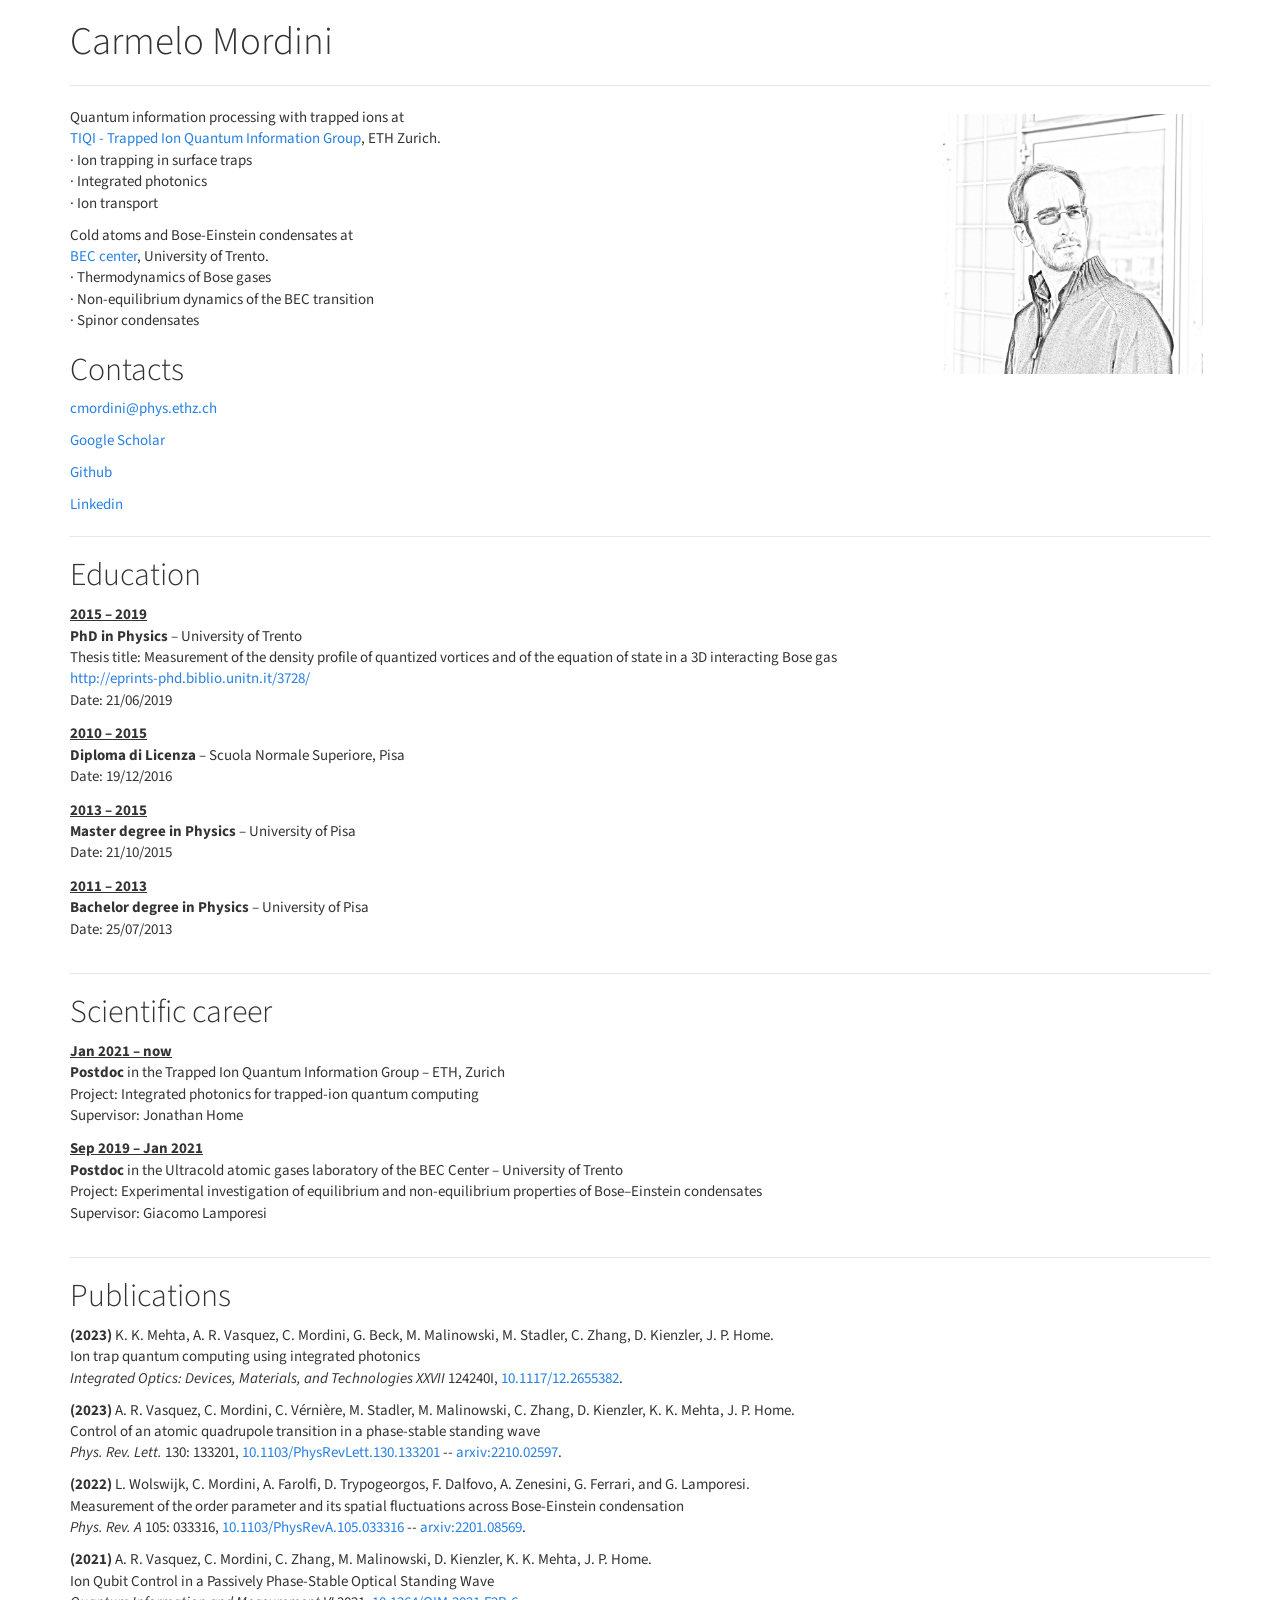
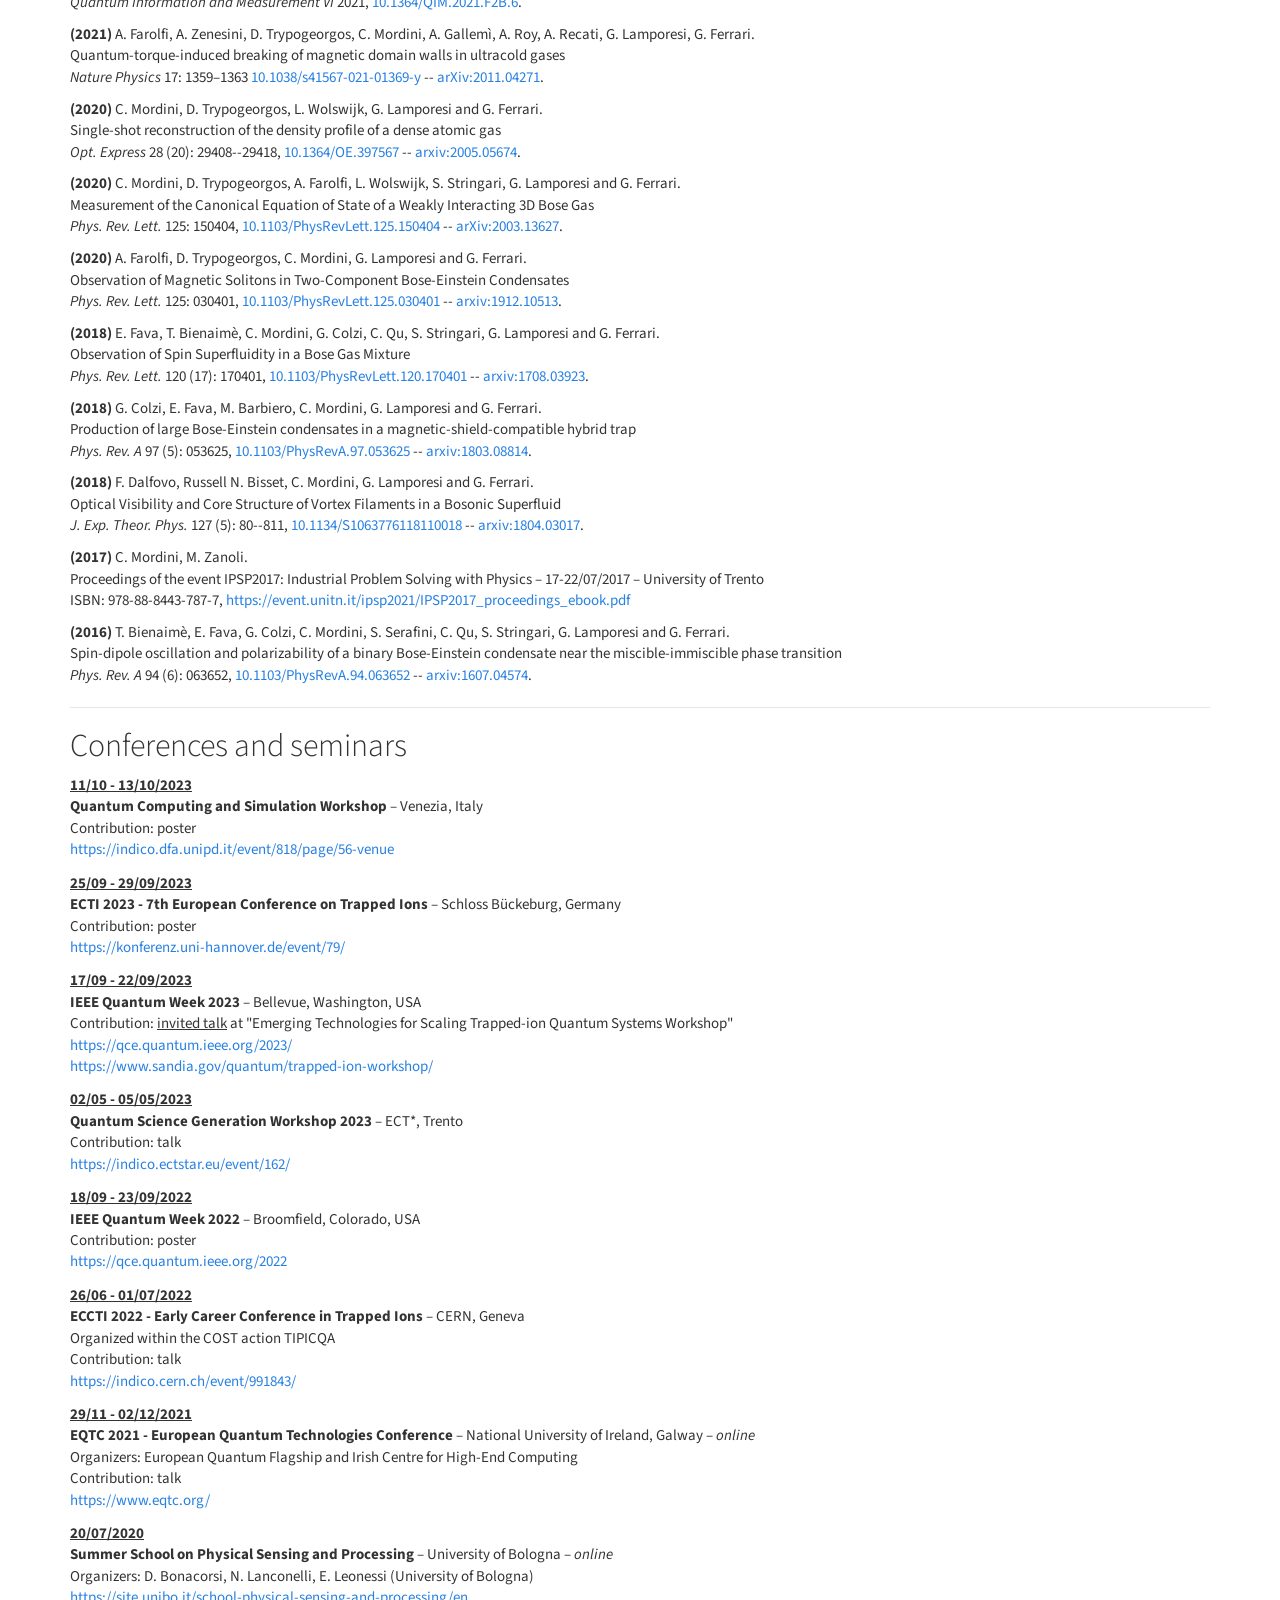
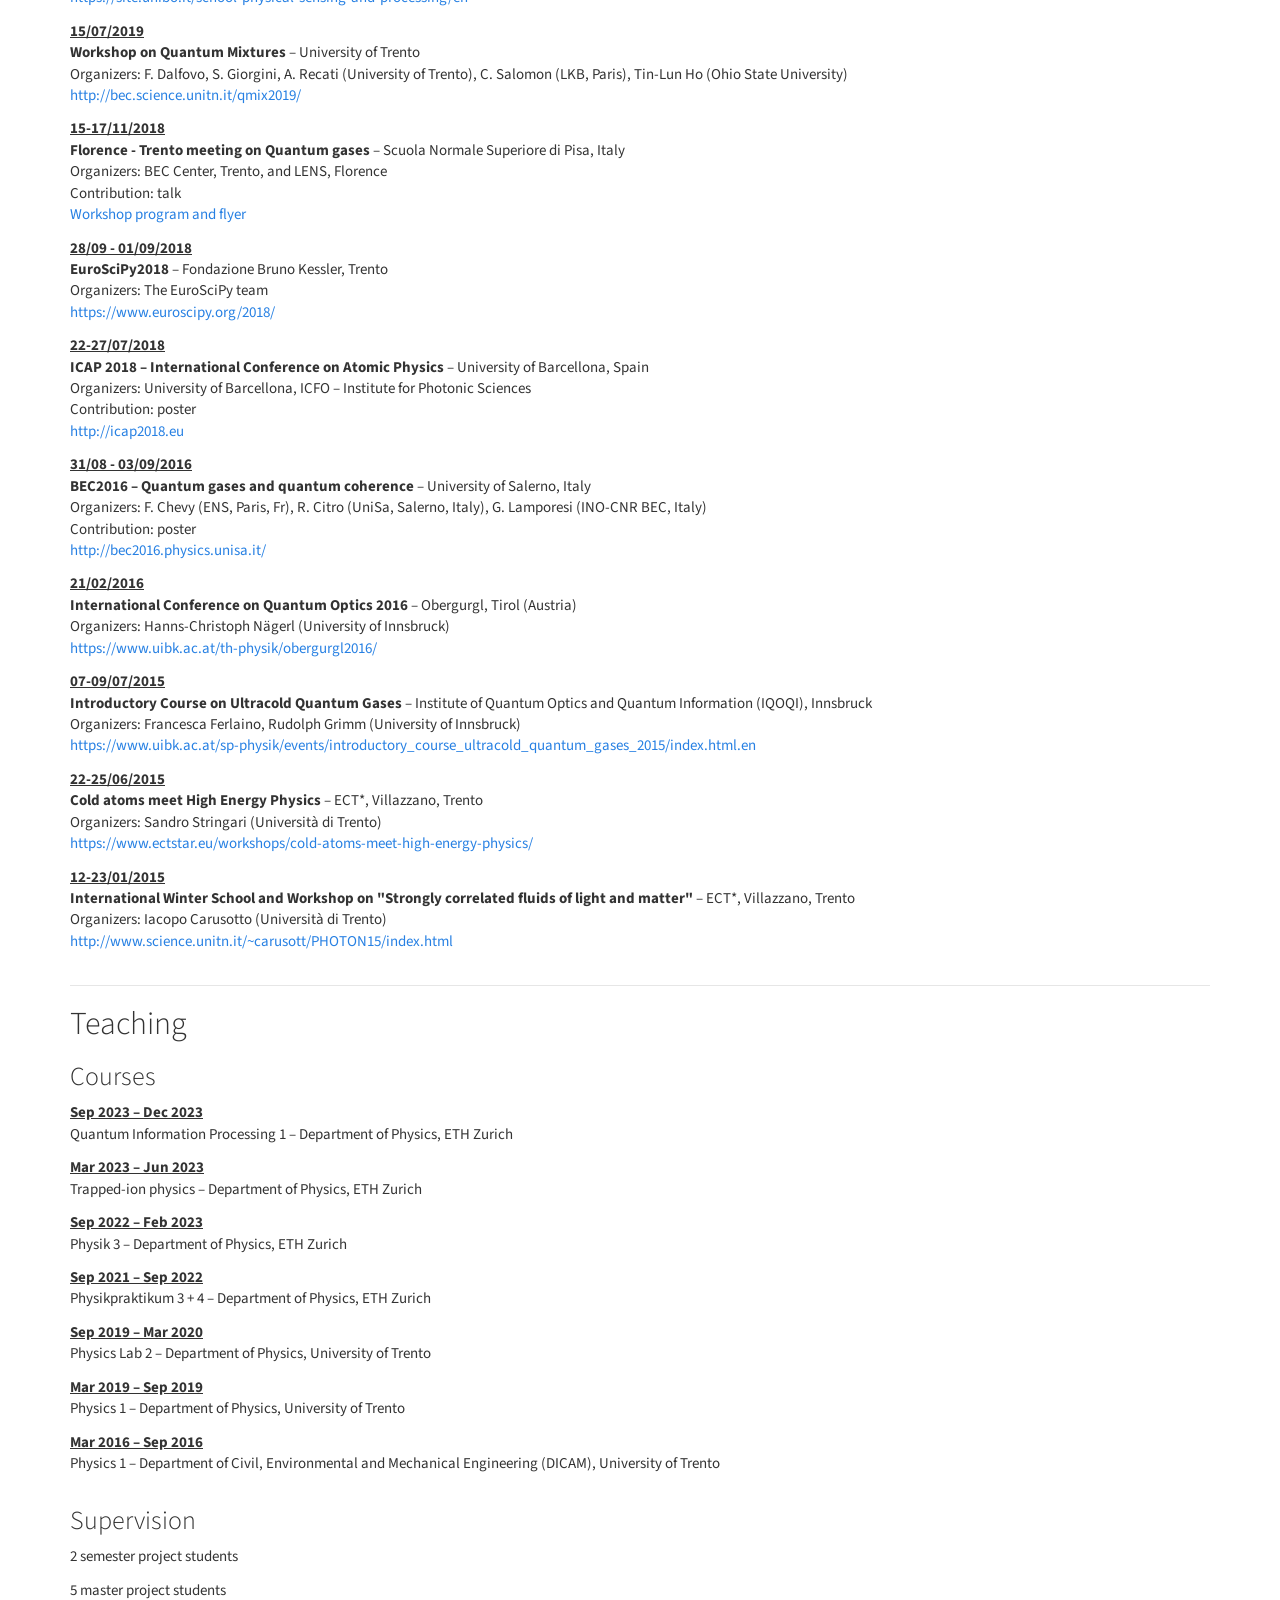
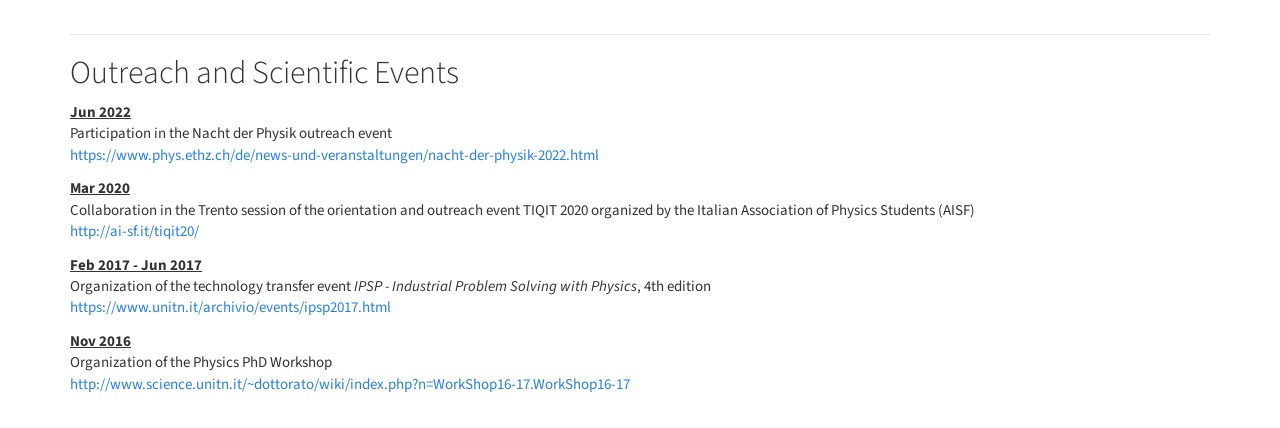
==== commit 1a1db07e: "Up scientific events" ====
--- a/index.html
+++ b/index.html
@@ -419,7 +419,7 @@
 
 
         <hr />
-        <h2>Outreach</h2>
+        <h2>Outreach and Scientific Events</h2>
         <dl>
             <dt>Jun 2022</dt>
             <dd>Participation in the Nacht der Physik outreach event<br>
@@ -436,6 +436,11 @@
                 4th edition <br>
                 <a
                     href="https://www.unitn.it/archivio/events/ipsp2017.html">https://www.unitn.it/archivio/events/ipsp2017.html</a>
+            </dd>
+            <dt>Nov 2016</dt>
+            <dd>Organization of the Physics PhD Workshop <br>
+                <a
+                    href="http://www.science.unitn.it/~dottorato/wiki/index.php?n=WorkShop16-17.WorkShop16-17">http://www.science.unitn.it/~dottorato/wiki/index.php?n=WorkShop16-17.WorkShop16-17</a>
             </dd>
         </dl>
 
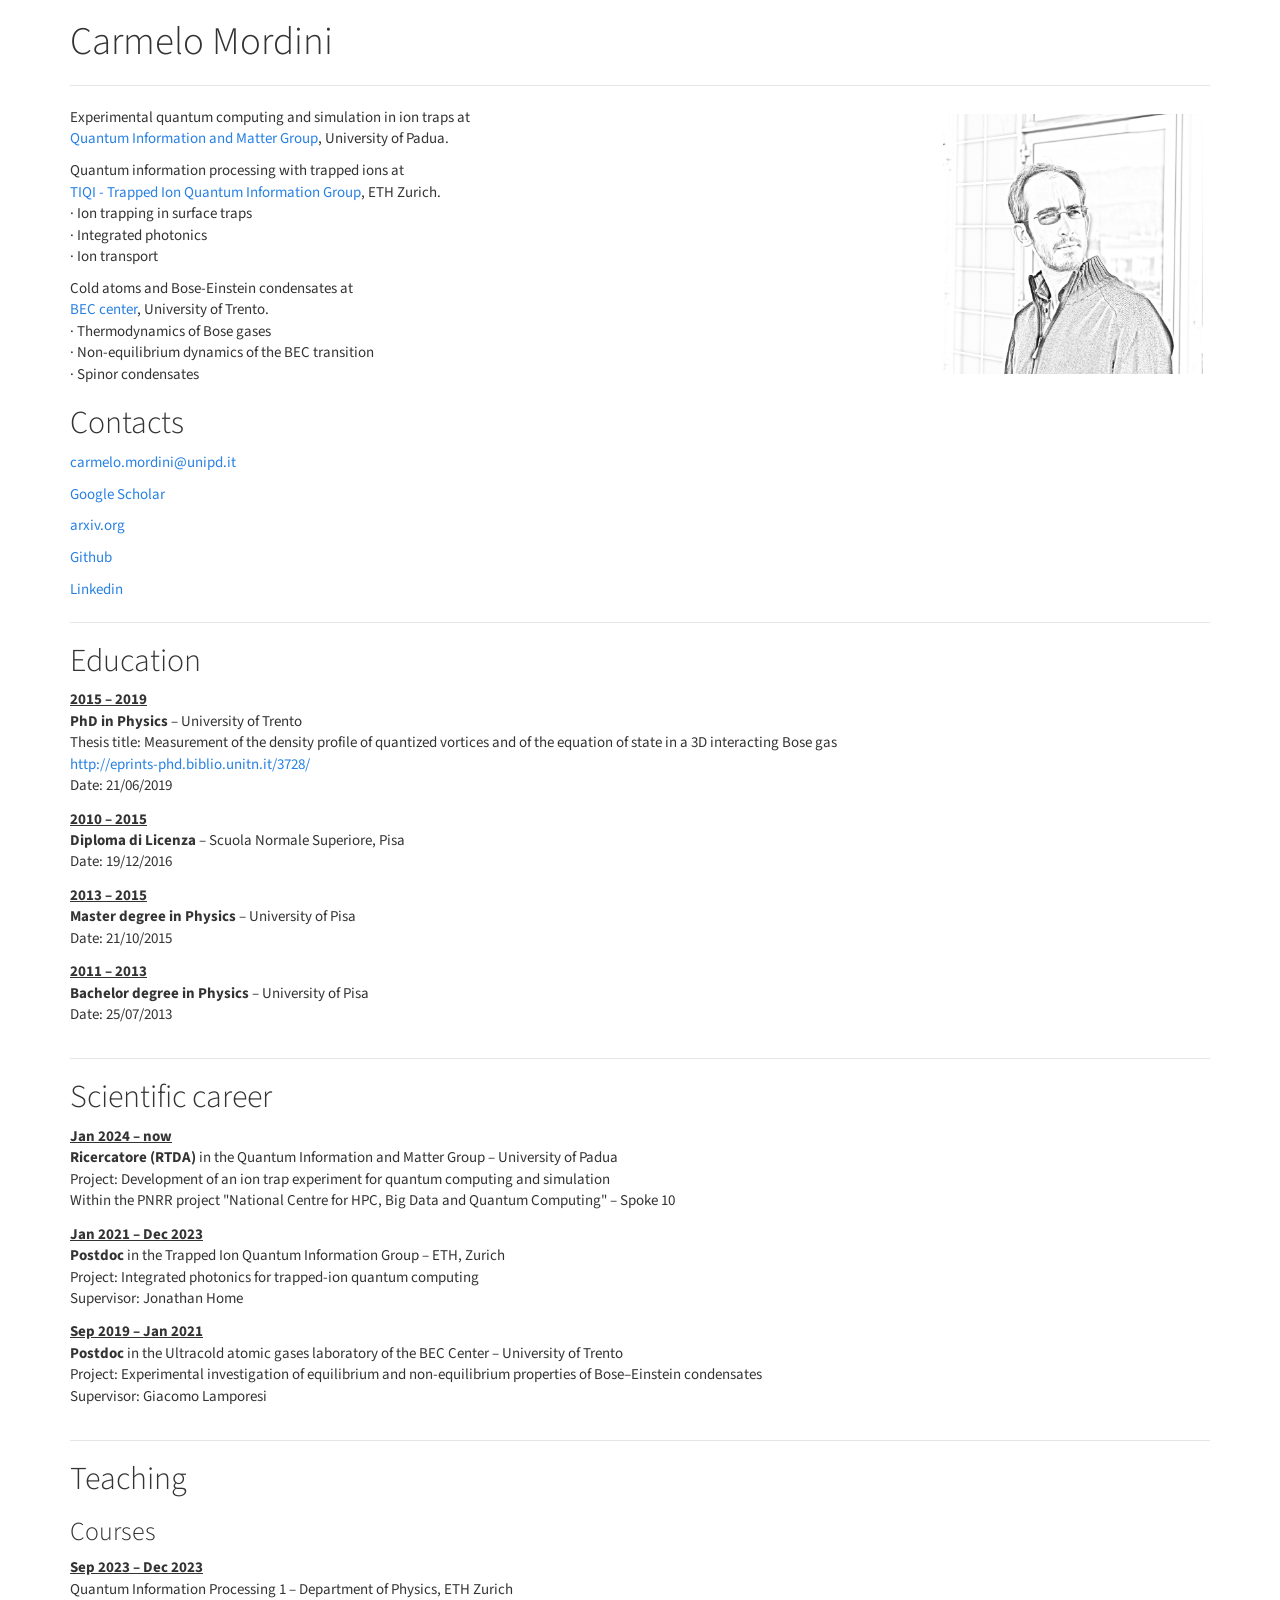
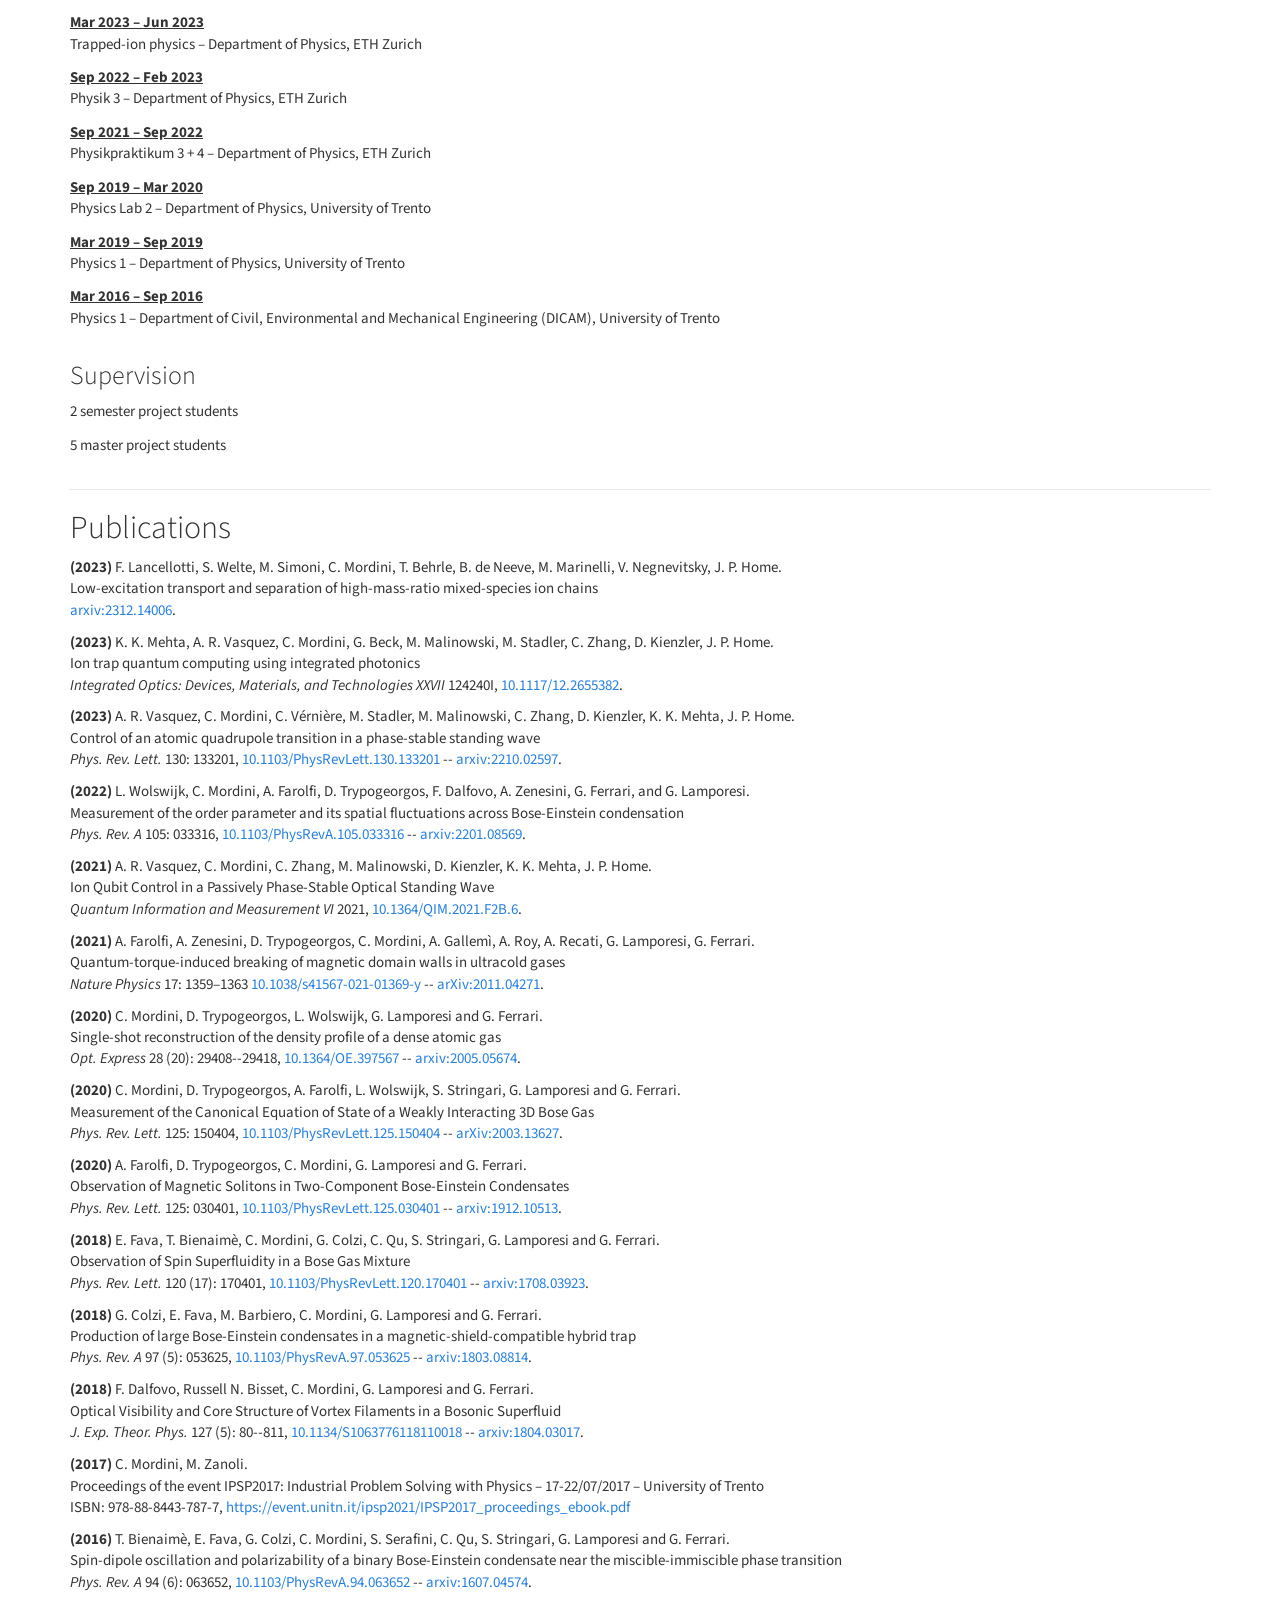
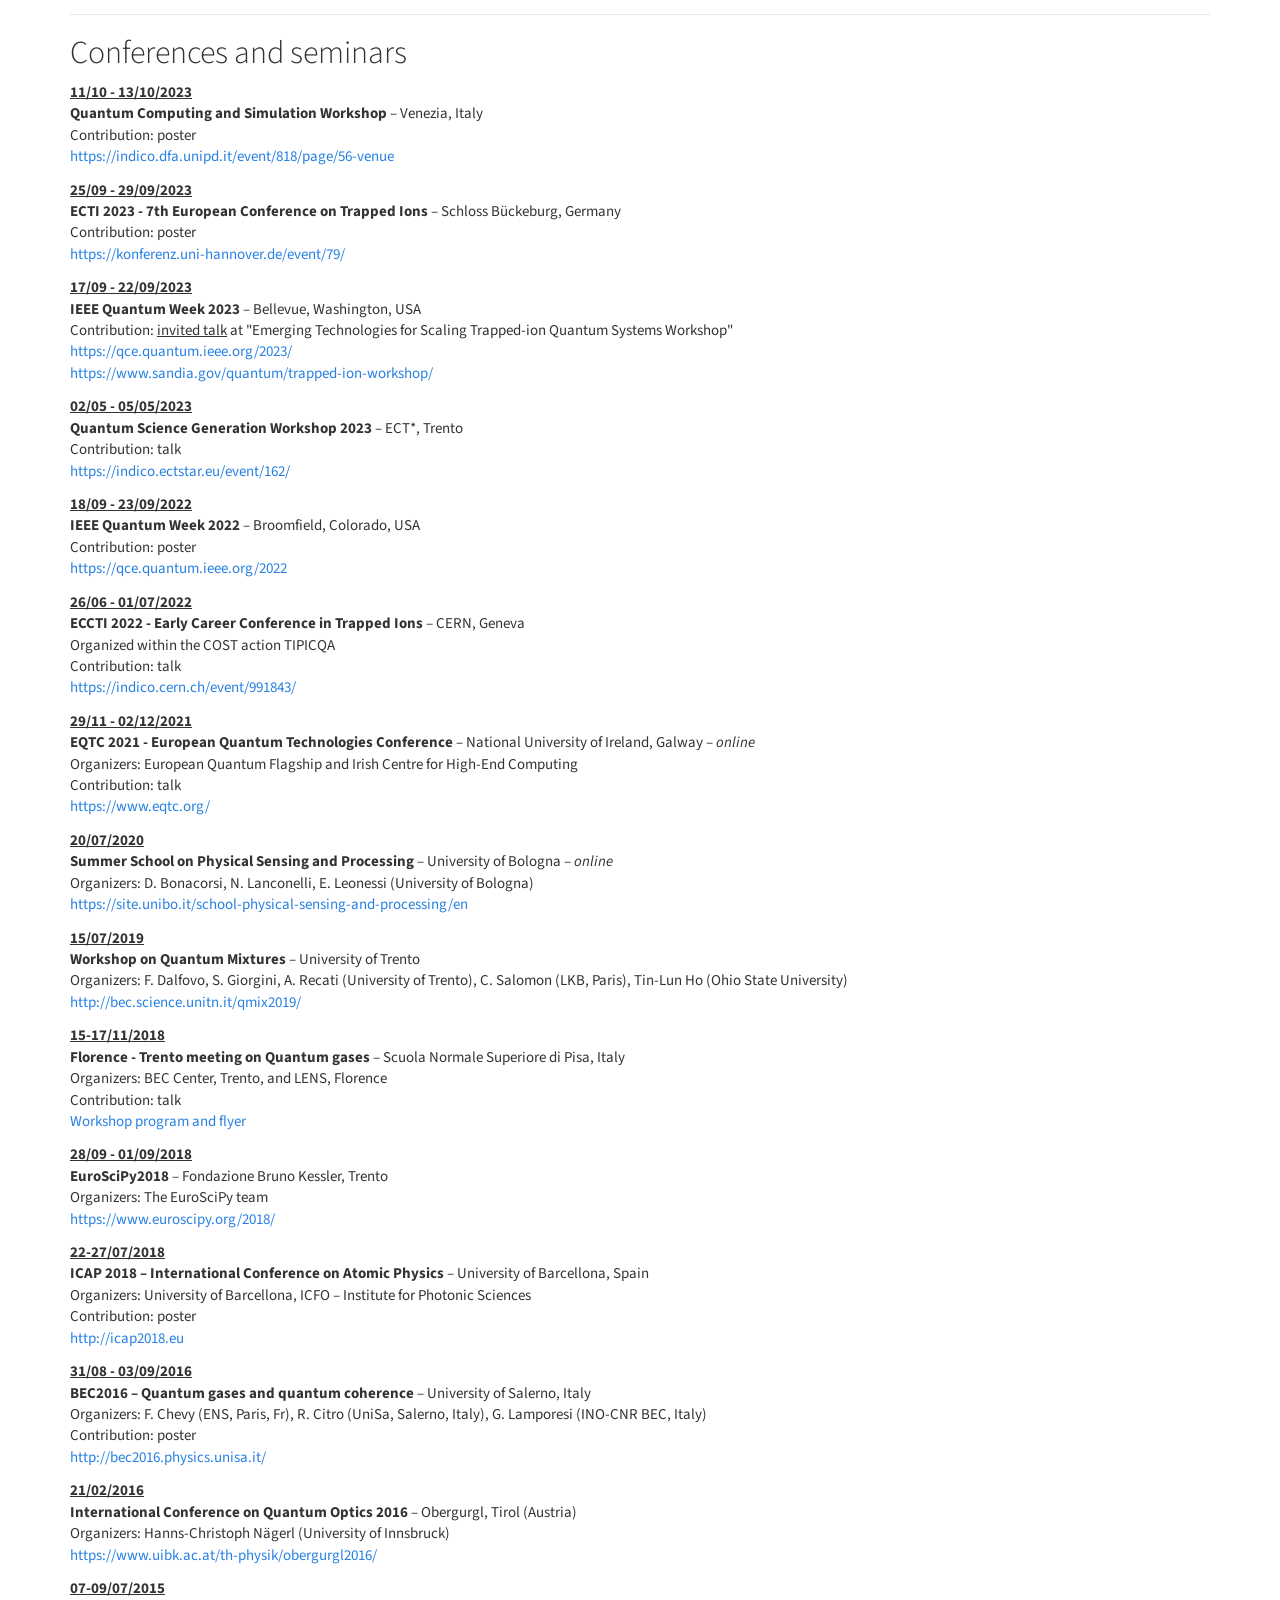
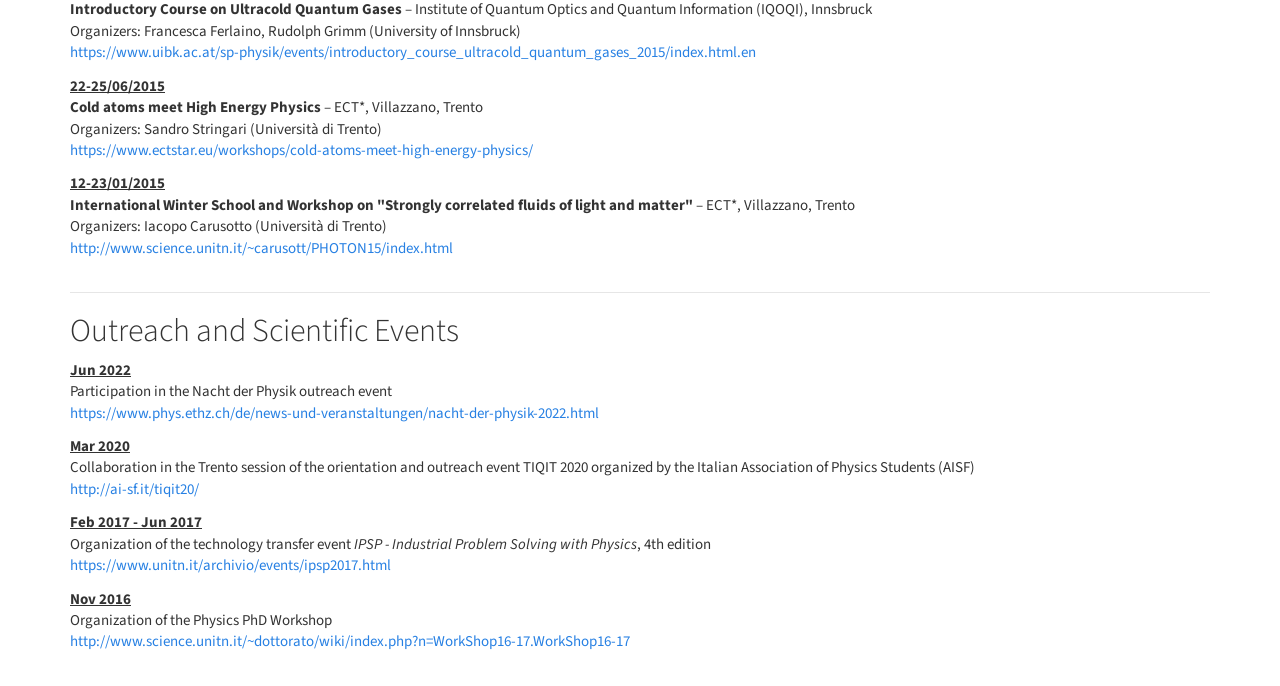
==== commit 8f8b20f0: "Padua update + academicons" ====
--- a/index.html
+++ b/index.html
@@ -12,7 +12,8 @@
 
     <!-- Bootstrap -->
     <link rel="stylesheet" href="/assets/bootstrap.cosmo.min.css" type="text/css" />
-    <link href="/assets/css/font-awesome.min.css" rel="stylesheet">
+    <link rel="stylesheet" href="/assets/css/font-awesome.min.css">
+    <link rel="stylesheet" href="/assets/academicons/css/academicons.min.css" />
 
     <link rel="stylesheet" href="/assets/style.css" type="text/css" />
     <link href="/assets/custom.css" rel="stylesheet">
@@ -38,6 +39,10 @@
         <br/></p> -->
         <!-- <h2>About</h2> -->
         <!-- <p>Experimental physics</p> -->
+        <p>
+            Experimental quantum computing and simulation in ion traps at<br>
+            <a href="https://quantum.dfa.unipd.it/">Quantum Information and Matter Group</a>, University of Padua.<br>
+        </p>
         <p>
             Quantum information processing with trapped ions at<br>
             <a href="https://tiqi.ethz.ch/">TIQI - Trapped Ion Quantum Information Group</a>, ETH Zurich.<br>
@@ -58,13 +63,15 @@
         <!-- <p><br /></p> -->
         <h2>Contacts</h2>
         <!-- You can find me on   -->
-        <p><a href="mailto:cmordini@phys.ethz.ch"><i class="fa fa-envelope"></i> cmordini@phys.ethz.ch</a>
-        </p>
-        <p><a href="https://scholar.google.com/citations?user=x0dCLs0AAAAJ&hl=en"><i class="fa fa-graduation-cap"></i>
+        <p><a href="mailto:carmelo.mordini@unipd.it"><i class="fa fa-envelope"></i> carmelo.mordini@unipd.it</a></p>
+        <p><a href="https://scholar.google.com/citations?user=x0dCLs0AAAAJ&hl=en"><i
+                    class="ai ai-google-scholar ai-lg"></i>
                 Google Scholar</a> </p>
-        <p><a href="https://github.com/carmelom"><i class="fa fa-github-square fa-lg"></i> Github</a> </p>
+        <p><a href="https://arxiv.org/a/mordini_c_1.html"><i class="ai ai-arxiv ai-lg"></i> arxiv.org</a> </p>
+        <p><a href="https://github.com/carmelom"><i class="fa fa-github fa-lg"></i> Github</a> </p>
         <p><a href="https://www.linkedin.com/in/carmelo-mordini/"><i class="fa fa-linkedin-square fa-lg"></i>
                 Linkedin</a> </p>
+
         <!-- <p><a href="https://www.facebook.com/carmelo.mordini"><i class="fa fa-facebook-square fa-lg"></i> Facebook</a> </p>
 <p><a href="https://twitter.com/carmelo_mordini"><i class="fa fa-twitter-square fa-lg"></i> Twitter</a> </p> -->
         <!-- <i class="fa fa-linkedin-square fa-lg"></i> <https://www.linkedin.com/in/carmelo-mordini/> -->
@@ -102,7 +109,14 @@
         <hr />
         <h2>Scientific career</h2>
         <dl>
-            <dt>Jan 2021 – now</dt>
+            <dt>Jan 2024 – now</dt>
+            <dd><strong>Ricercatore (RTDA)</strong> in the Quantum Information and Matter Group – University of
+                Padua<br>
+                Project: Development of an ion trap experiment for quantum computing and simulation <br>
+                Within the PNRR project "National Centre for HPC, Big Data and Quantum Computing" – Spoke 10 <br>
+            </dd>
+            <!-- <dt><br /></dt> -->
+            <dt>Jan 2021 – Dec 2023</dt>
             <dd><strong>Postdoc</strong> in the Trapped Ion Quantum Information Group – ETH, Zurich <br>
                 Project: Integrated photonics for trapped-ion quantum computing <br>
 
@@ -118,9 +132,52 @@
         </dl>
 
         <hr />
+        <h2>Teaching</h2>
+        <h3>Courses</h3>
+        <dl>
+            <dt>Sep 2023 – Dec 2023</dt>
+            <dd>Quantum Information Processing 1 – Department of Physics, ETH Zurich</dd>
+            <!-- <dt><br /></dt> -->
+            <dt>Mar 2023 – Jun 2023</dt>
+            <dd>Trapped-ion physics – Department of Physics, ETH Zurich</dd>
+            <!-- <dt><br /></dt> -->
+            <dt>Sep 2022 – Feb 2023</dt>
+            <dd>Physik 3 – Department of Physics, ETH Zurich</dd>
+            <!-- <dt><br /></dt> -->
+            <dt>Sep 2021 – Sep 2022</dt>
+            <dd>Physikpraktikum 3 + 4 – Department of Physics, ETH Zurich</dd>
+            <!-- <dt><br /></dt> -->
+            <dt>Sep 2019 – Mar 2020</dt>
+            <dd>Physics Lab 2 – Department of Physics, University of Trento</dd>
+            <!-- <dt><br /></dt> -->
+            <dt>Mar 2019 – Sep 2019</dt>
+            <dd>Physics 1 – Department of Physics, University of Trento</dd>
+            <!-- <dt><br /></dt> -->
+            <dt>Mar 2016 – Sep 2016</dt>
+            <dd>Physics 1 – Department of Civil, Environmental and Mechanical Engineering (DICAM), University of Trento
+            </dd>
+            <!-- <dt><br /></dt> -->
+        </dl>
+
+        <h3>Supervision</h3>
+        <dl>
+            <dd>2 semester project students</dd>
+            <dd>5 master project students</dd>
+        </dl>
+
+        <hr />
         <h2>Publications</h2>
         <p>
         <div id="refs">
+            <div>
+                <p>
+                    <b>(2023)</b> F. Lancellotti, S. Welte, M. Simoni, C. Mordini, T. Behrle, B. de Neeve, M. Marinelli,
+                    V. Negnevitsky, J. P. Home.<br />
+                    Low-excitation transport and separation of high-mass-ratio mixed-species ion chains<br />
+                    <a href="https://arxiv.org/abs/2312.14006">arxiv:2312.14006</a>.
+                </p>
+            </div>
+
             <div>
                 <p>
                     <b>(2023)</b> K. K. Mehta, A. R. Vasquez, C. Mordini, G. Beck, M. Malinowski, M. Stadler, C. Zhang,
@@ -383,39 +440,6 @@
             </dd>
         </dl>
 
-        <hr />
-        <h2>Teaching</h2>
-        <h3>Courses</h3>
-        <dl>
-            <dt>Sep 2023 – Dec 2023</dt>
-            <dd>Quantum Information Processing 1 – Department of Physics, ETH Zurich</dd>
-            <!-- <dt><br /></dt> -->
-            <dt>Mar 2023 – Jun 2023</dt>
-            <dd>Trapped-ion physics – Department of Physics, ETH Zurich</dd>
-            <!-- <dt><br /></dt> -->
-            <dt>Sep 2022 – Feb 2023</dt>
-            <dd>Physik 3 – Department of Physics, ETH Zurich</dd>
-            <!-- <dt><br /></dt> -->
-            <dt>Sep 2021 – Sep 2022</dt>
-            <dd>Physikpraktikum 3 + 4 – Department of Physics, ETH Zurich</dd>
-            <!-- <dt><br /></dt> -->
-            <dt>Sep 2019 – Mar 2020</dt>
-            <dd>Physics Lab 2 – Department of Physics, University of Trento</dd>
-            <!-- <dt><br /></dt> -->
-            <dt>Mar 2019 – Sep 2019</dt>
-            <dd>Physics 1 – Department of Physics, University of Trento</dd>
-            <!-- <dt><br /></dt> -->
-            <dt>Mar 2016 – Sep 2016</dt>
-            <dd>Physics 1 – Department of Civil, Environmental and Mechanical Engineering (DICAM), University of Trento
-            </dd>
-            <!-- <dt><br /></dt> -->
-        </dl>
-
-        <h3>Supervision</h3>
-        <dl>
-            <dd>2 semester project students</dd>
-            <dd>5 master project students</dd>
-        </dl>
 
 
         <hr />
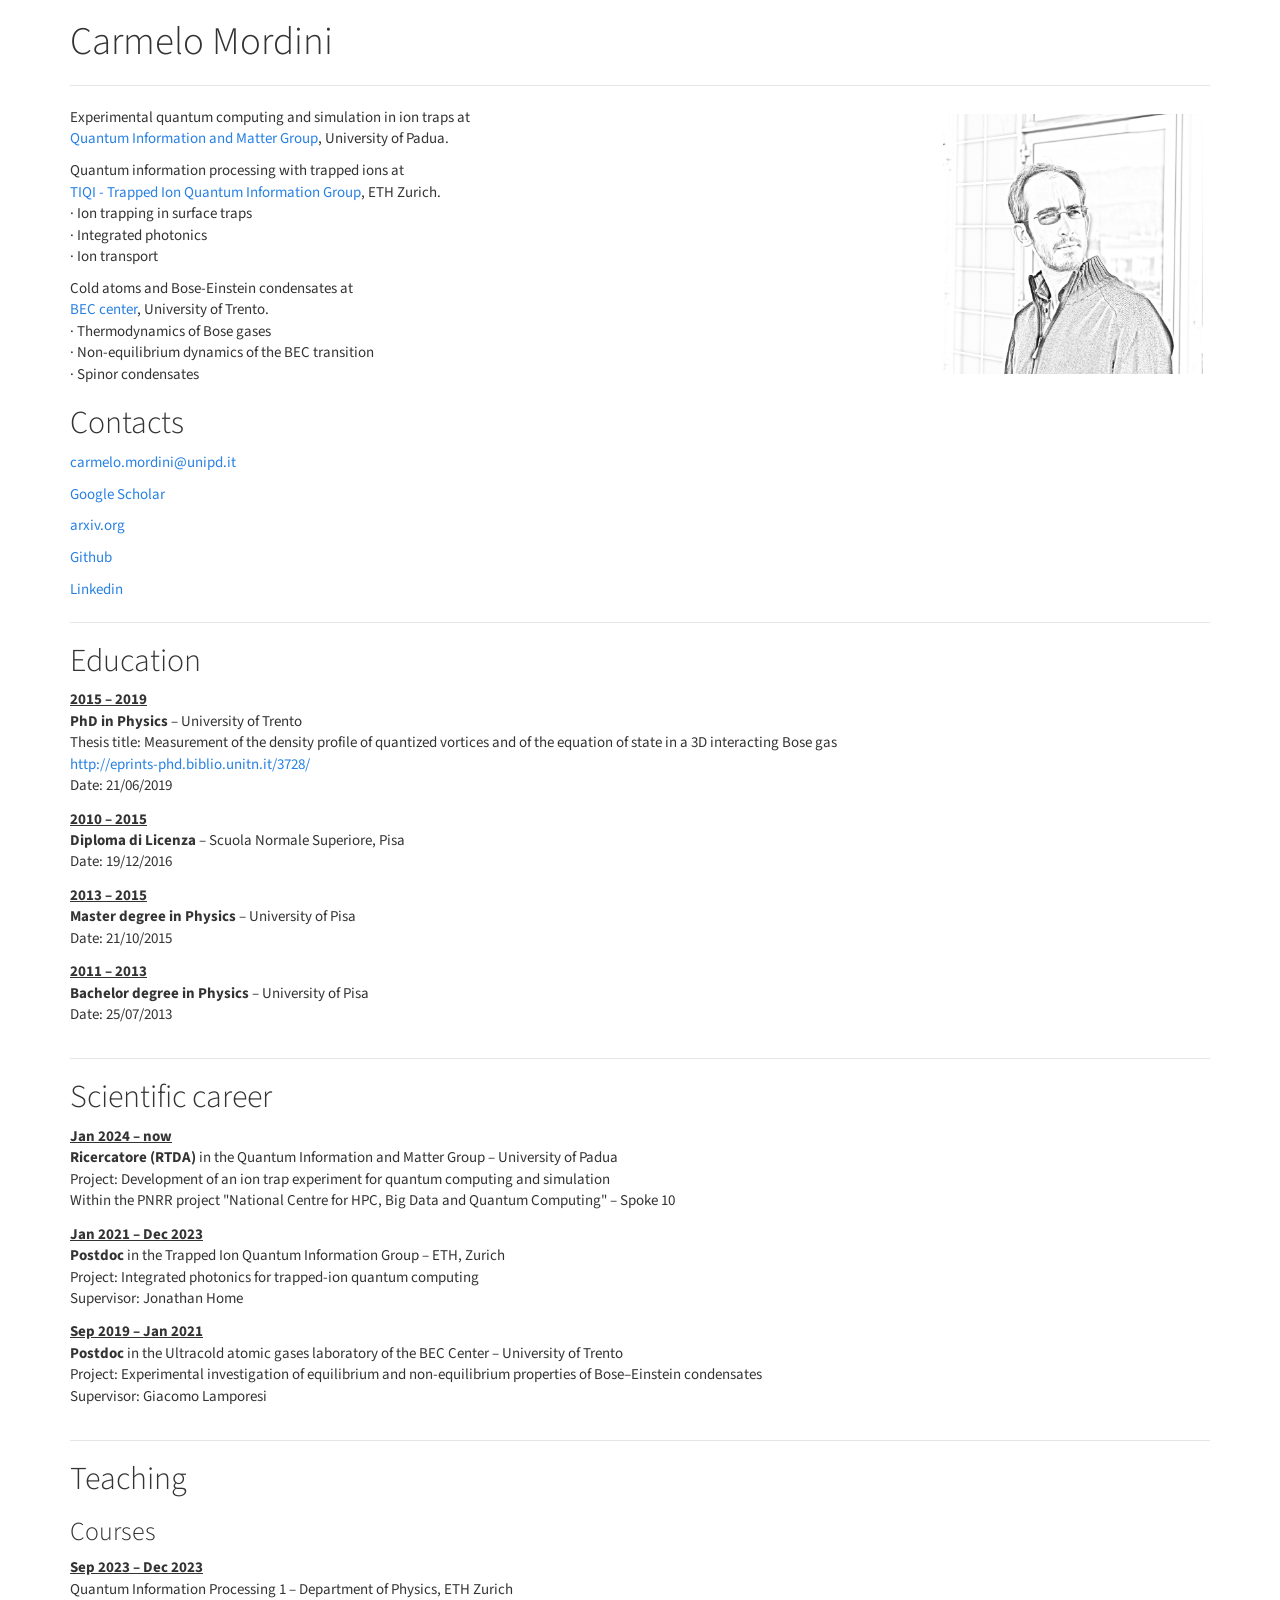
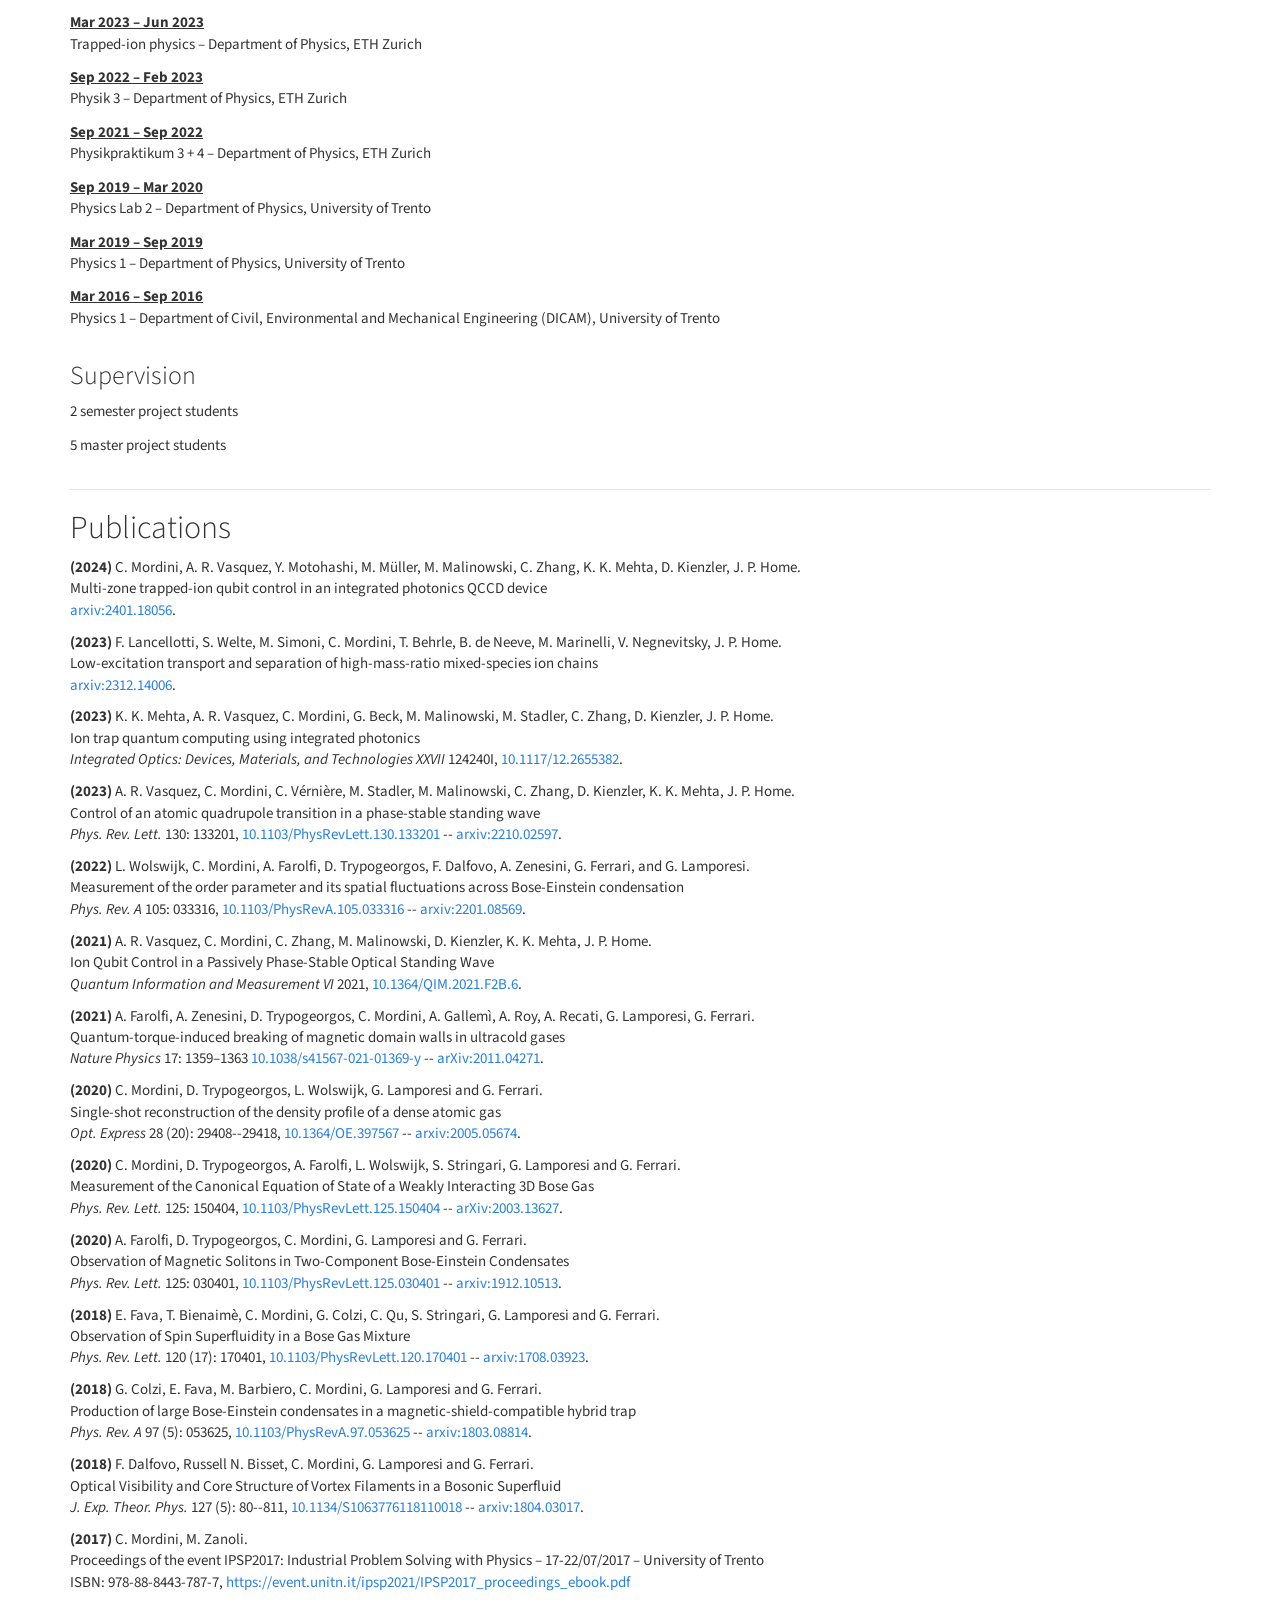
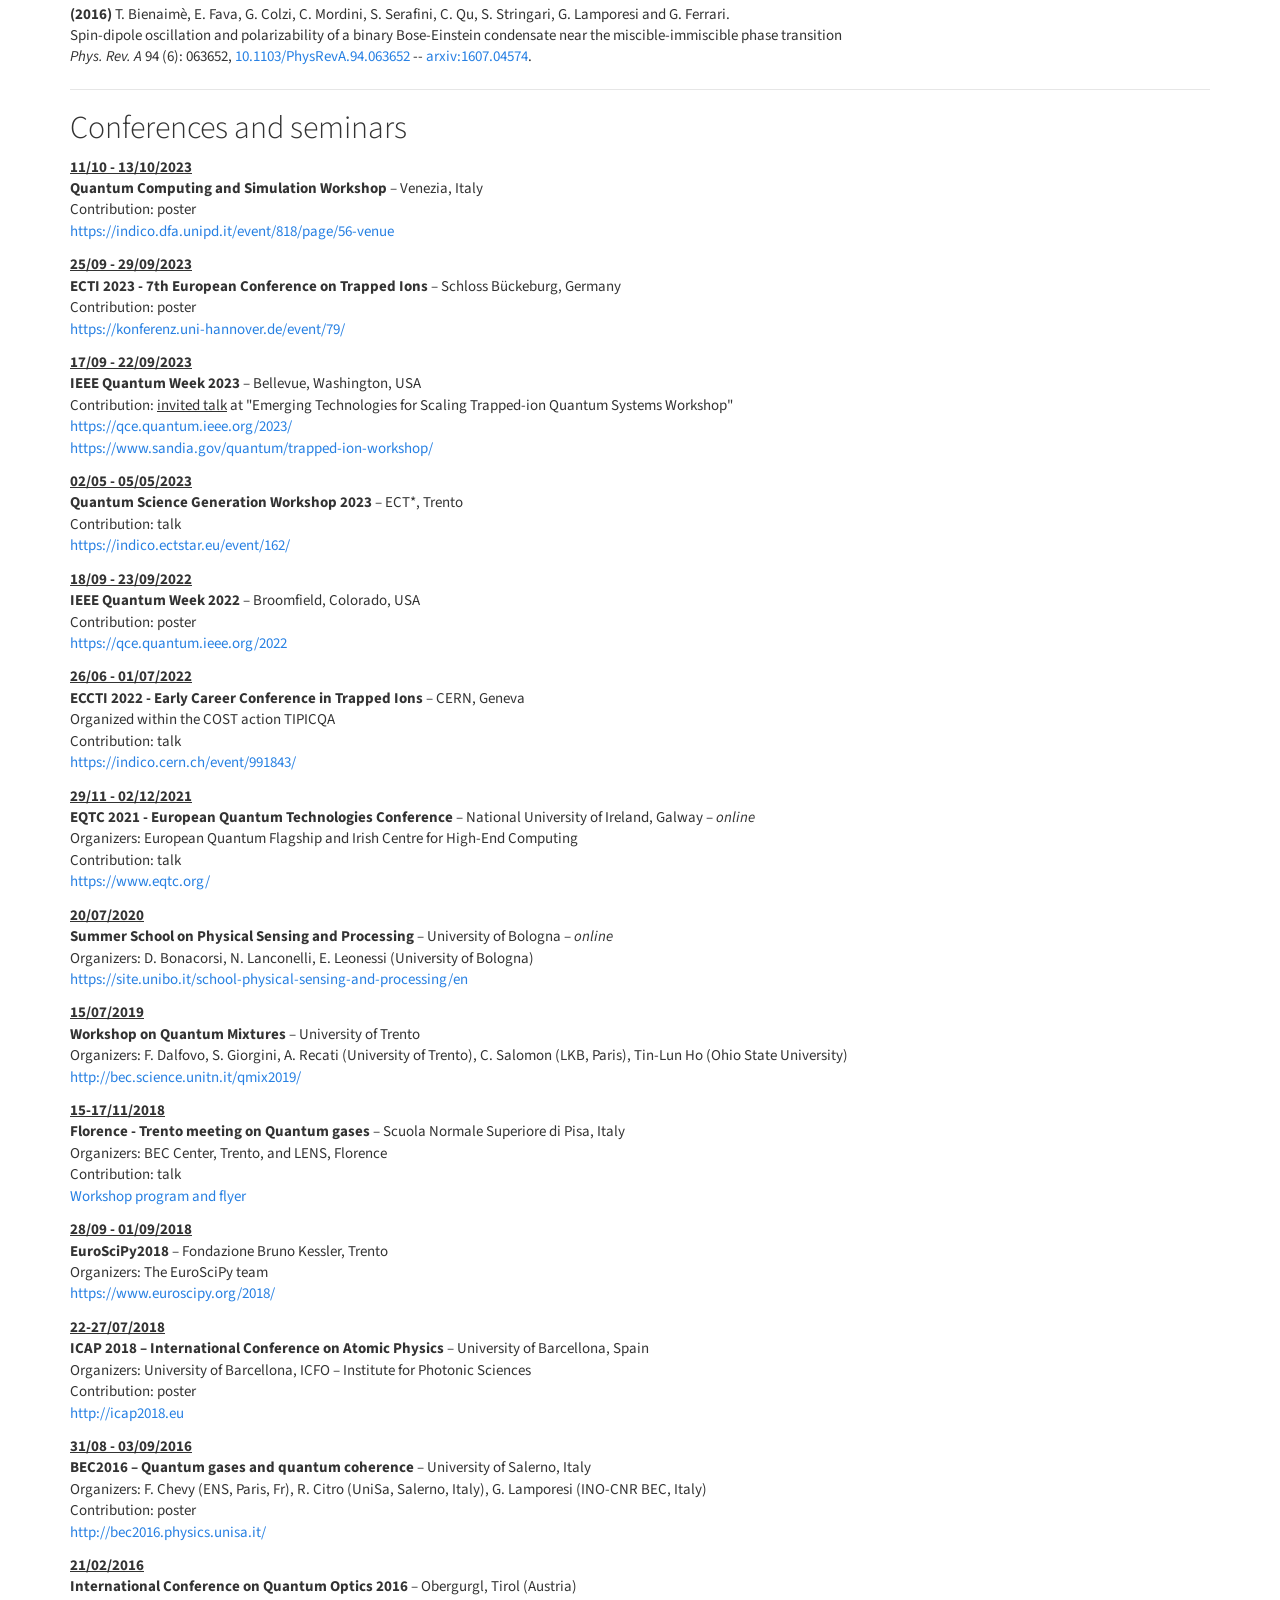
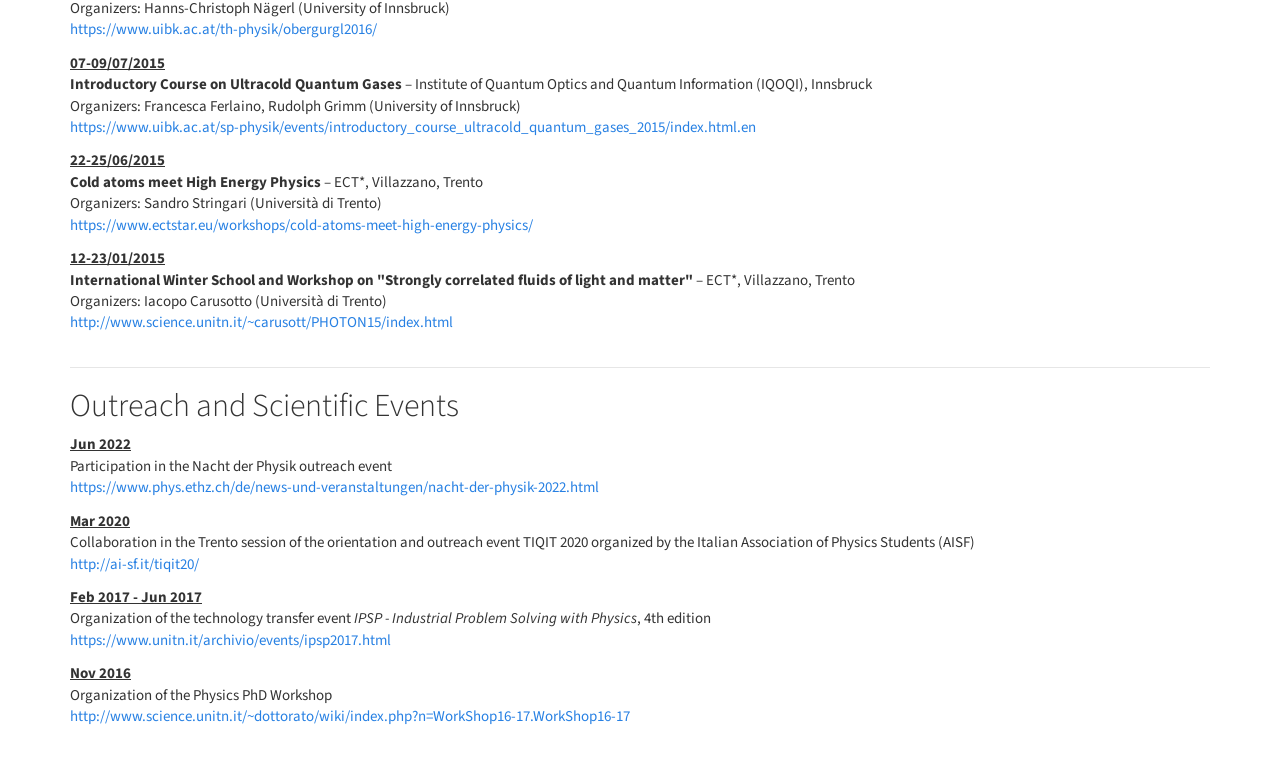
==== commit 2b9c8928: "Up papers" ====
--- a/index.html
+++ b/index.html
@@ -171,6 +171,15 @@
         <div id="refs">
             <div>
                 <p>
+                    <b>(2024)</b> C. Mordini, A. R. Vasquez, Y. Motohashi, M. Müller, M. Malinowski, C. Zhang, K. K.
+                    Mehta, D. Kienzler, J. P. Home.<br />
+                    Multi-zone trapped-ion qubit control in an integrated photonics QCCD device<br />
+                    <a href="https://arxiv.org/abs/2401.18056">arxiv:2401.18056</a>.
+                </p>
+            </div>
+
+            <div>
+                <p>
                     <b>(2023)</b> F. Lancellotti, S. Welte, M. Simoni, C. Mordini, T. Behrle, B. de Neeve, M. Marinelli,
                     V. Negnevitsky, J. P. Home.<br />
                     Low-excitation transport and separation of high-mass-ratio mixed-species ion chains<br />
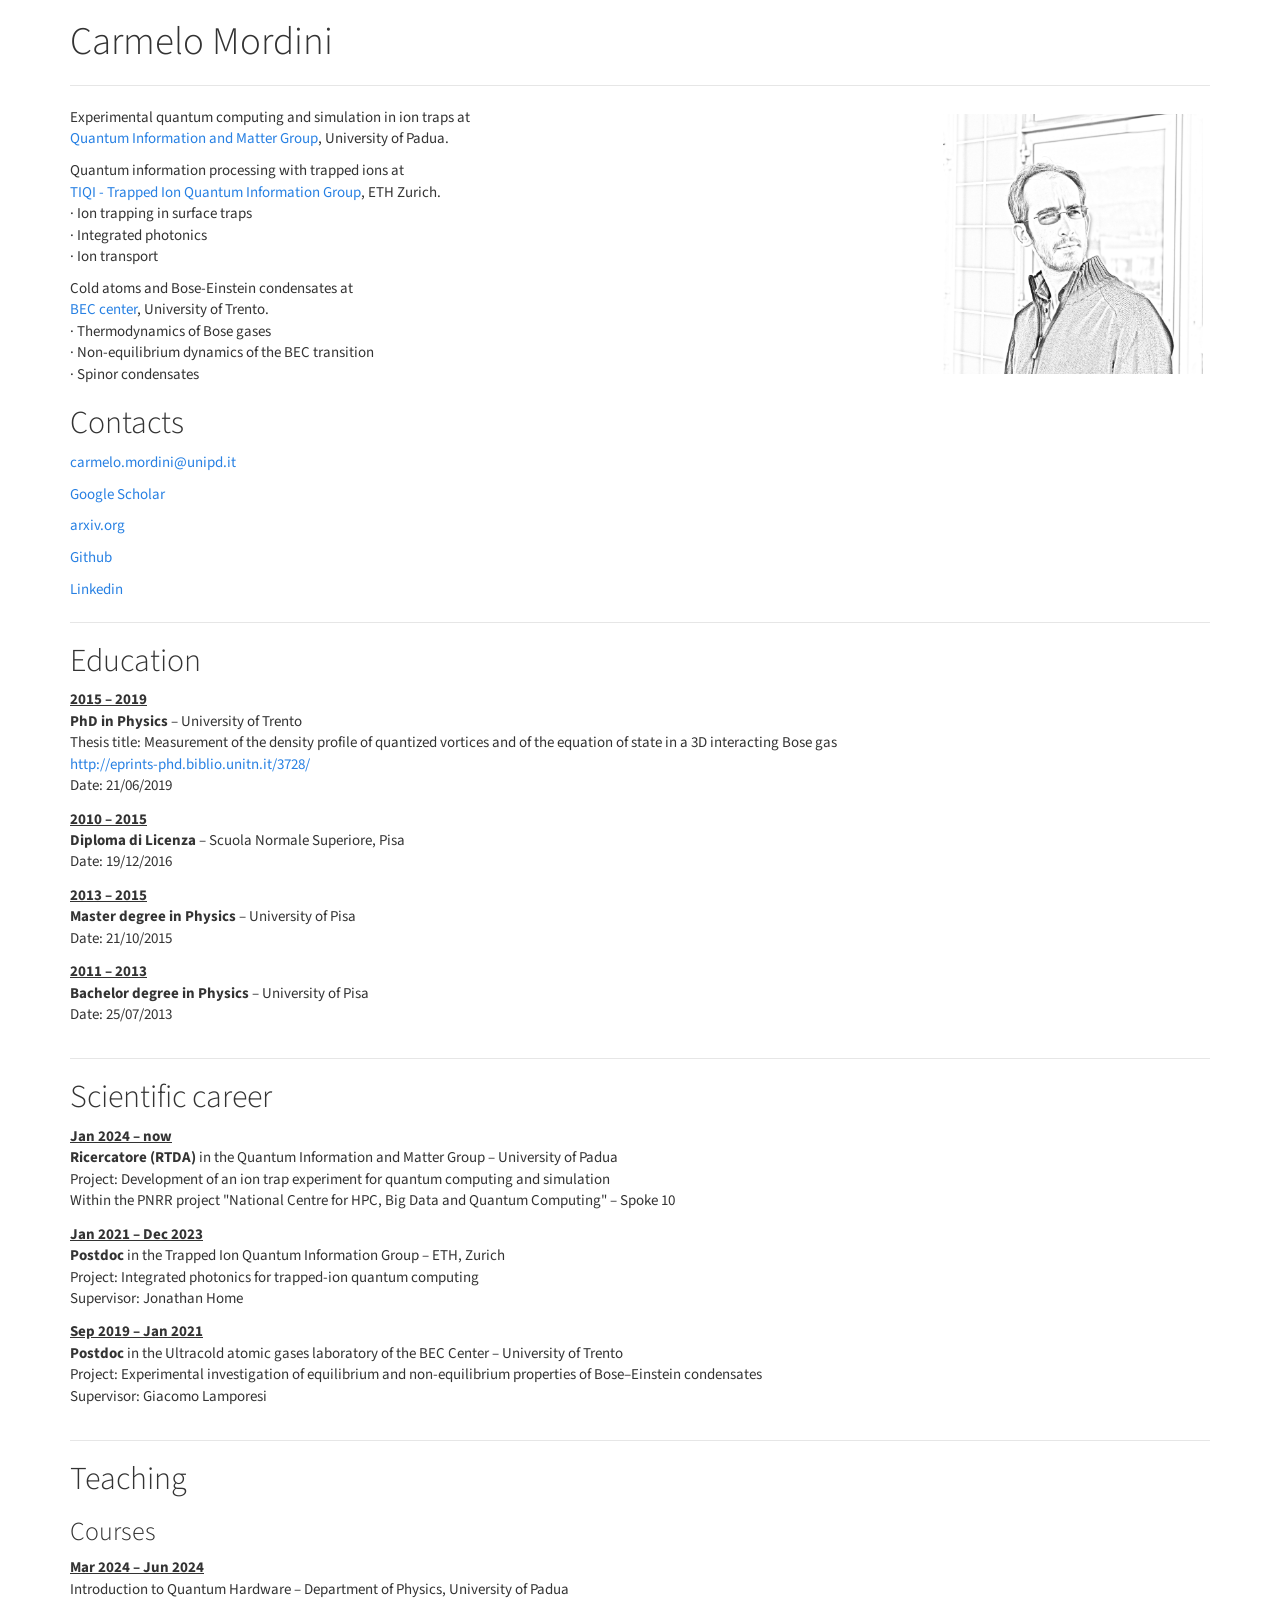
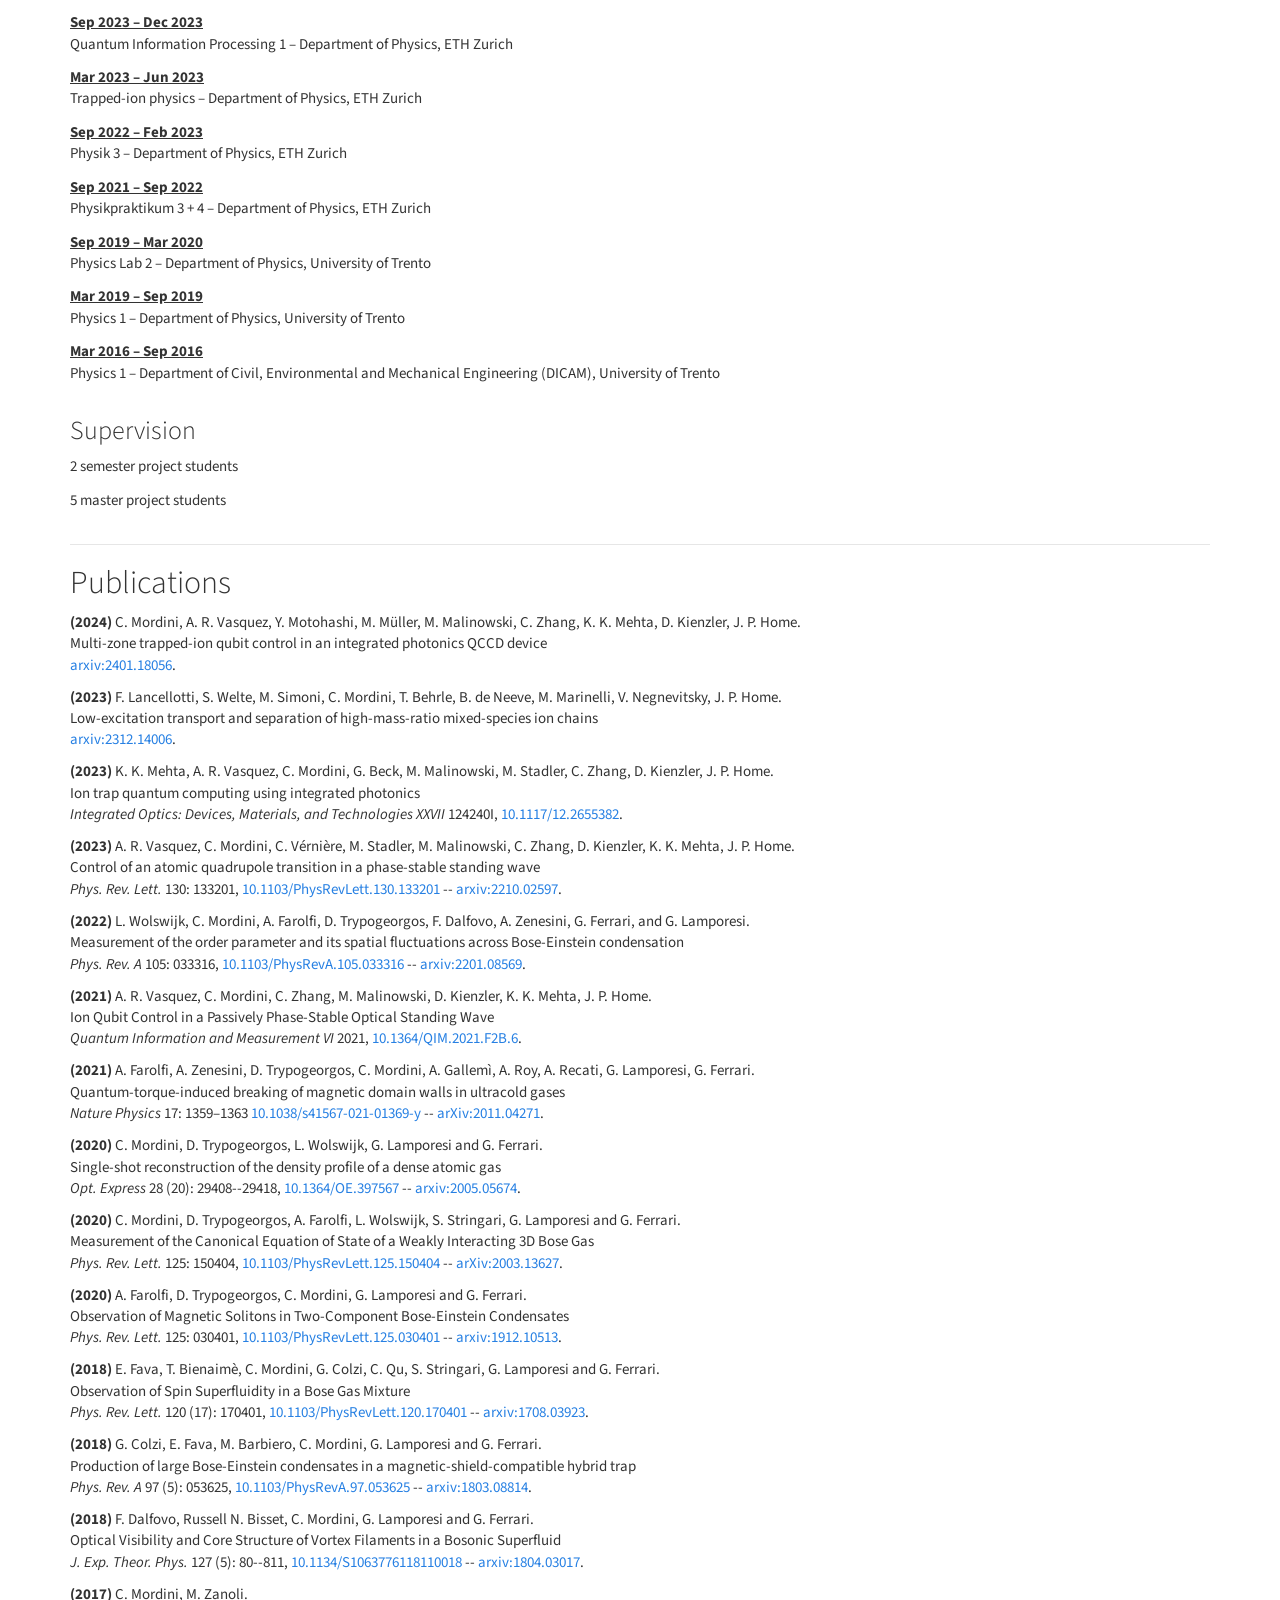
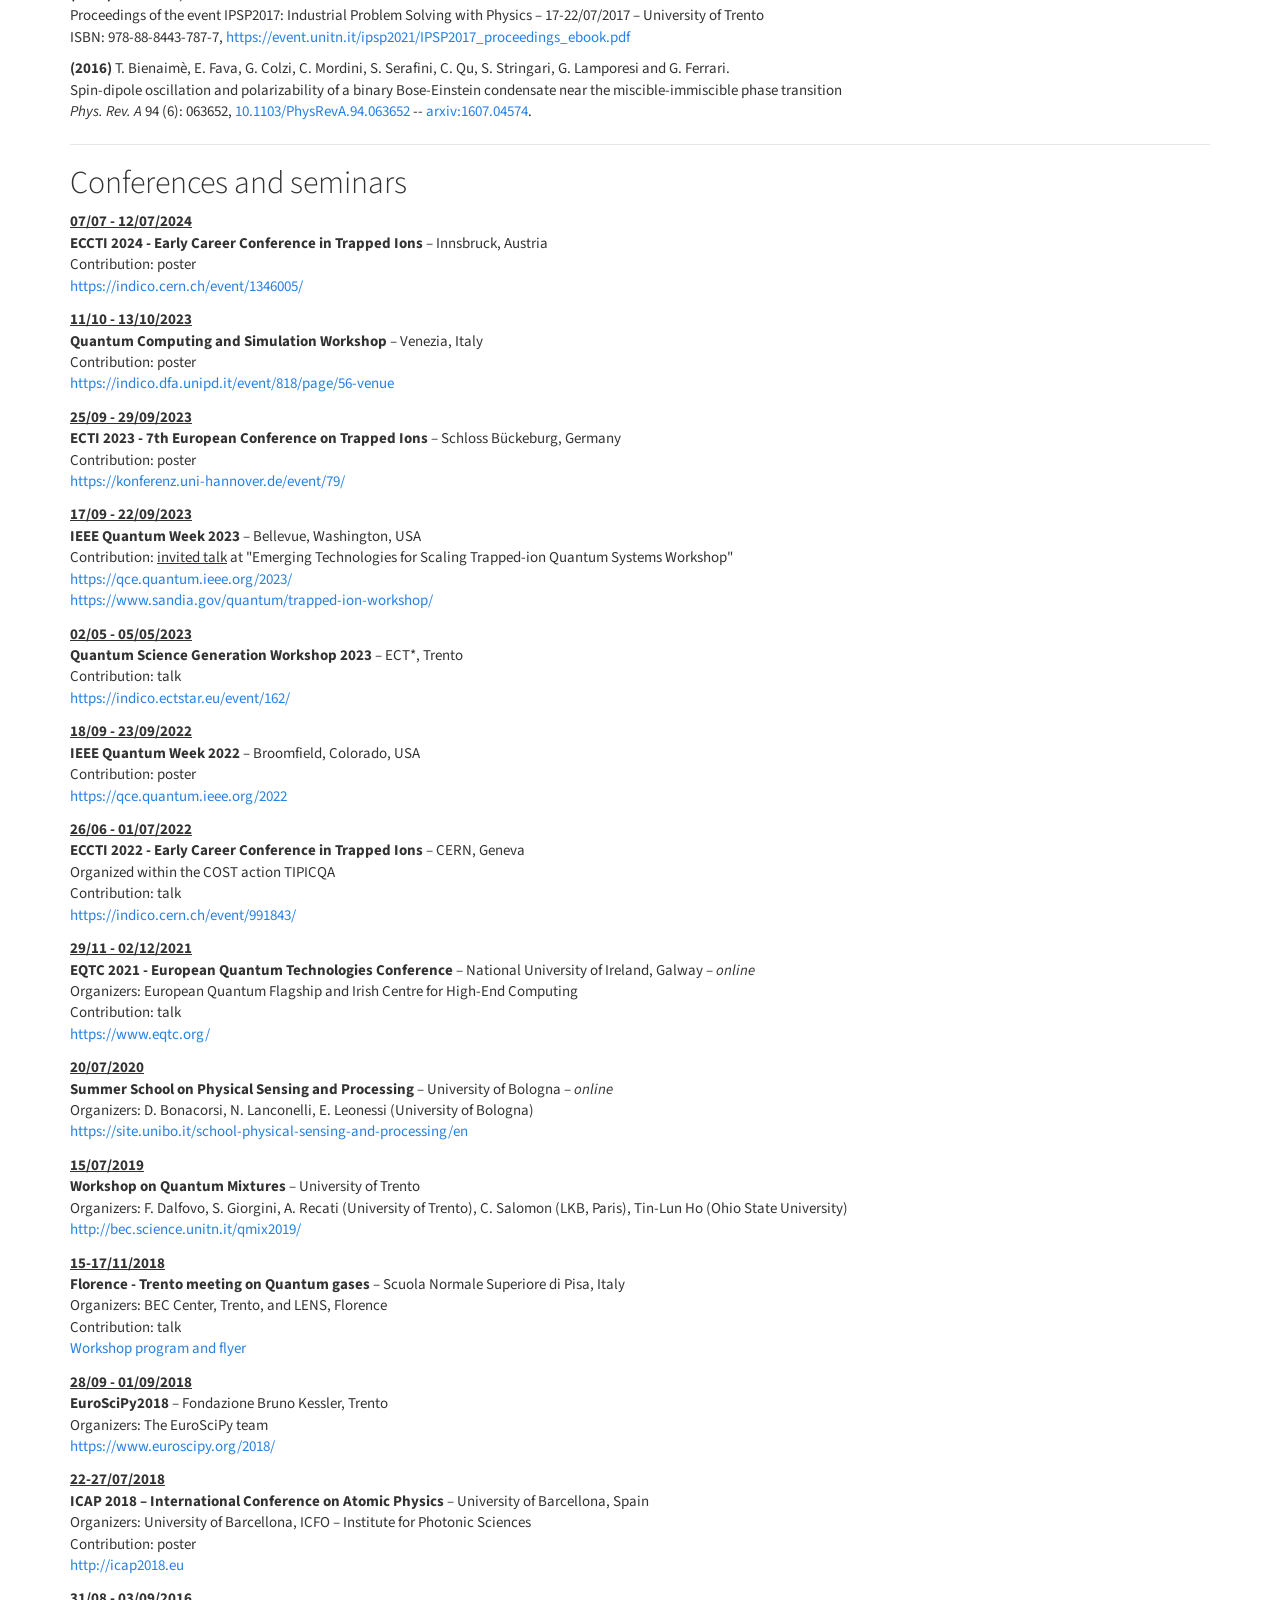
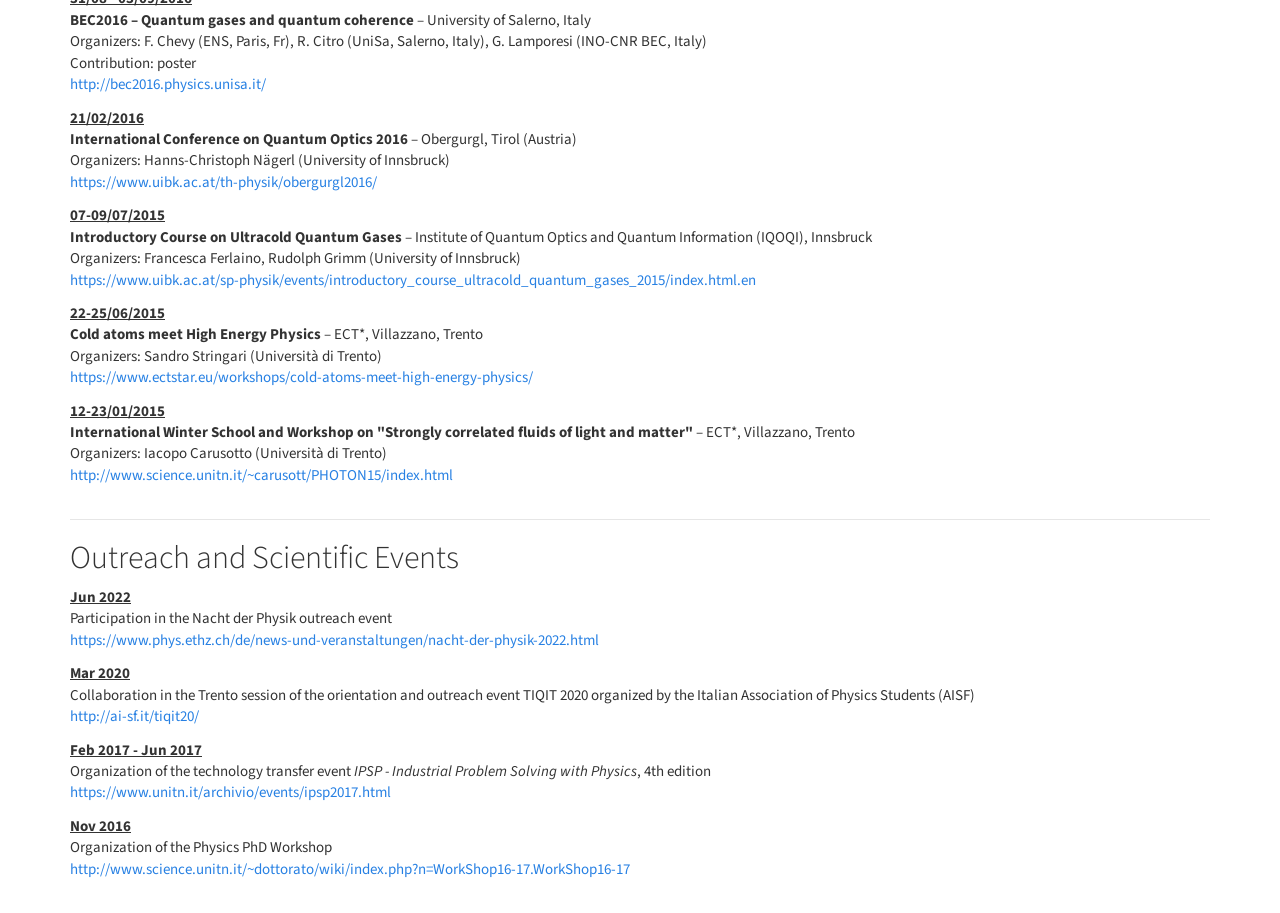
==== commit 61c91a37: "Updates" ====
--- a/index.html
+++ b/index.html
@@ -135,6 +135,9 @@
         <h2>Teaching</h2>
         <h3>Courses</h3>
         <dl>
+            <dt>Mar 2024 – Jun 2024</dt>
+            <dd>Introduction to Quantum Hardware – Department of Physics, University of Padua</dd>
+            <!-- <dt><br /></dt> -->
             <dt>Sep 2023 – Dec 2023</dt>
             <dd>Quantum Information Processing 1 – Department of Physics, ETH Zurich</dd>
             <!-- <dt><br /></dt> -->
@@ -324,6 +327,12 @@
         <hr />
         <h2>Conferences and seminars</h2>
         <dl>
+            <dt>07/07 - 12/07/2024</dt>
+            <dd><strong>ECCTI 2024 - Early Career Conference in Trapped Ions</strong> – Innsbruck, Austria<br />
+                Contribution: poster <br>
+                <a href="https://indico.cern.ch/event/1346005/">https://indico.cern.ch/event/1346005/</a>
+            </dd>
+
             <dt>11/10 - 13/10/2023</dt>
             <dd><strong>Quantum Computing and Simulation Workshop</strong> – Venezia, Italy<br />
                 Contribution: poster <br>
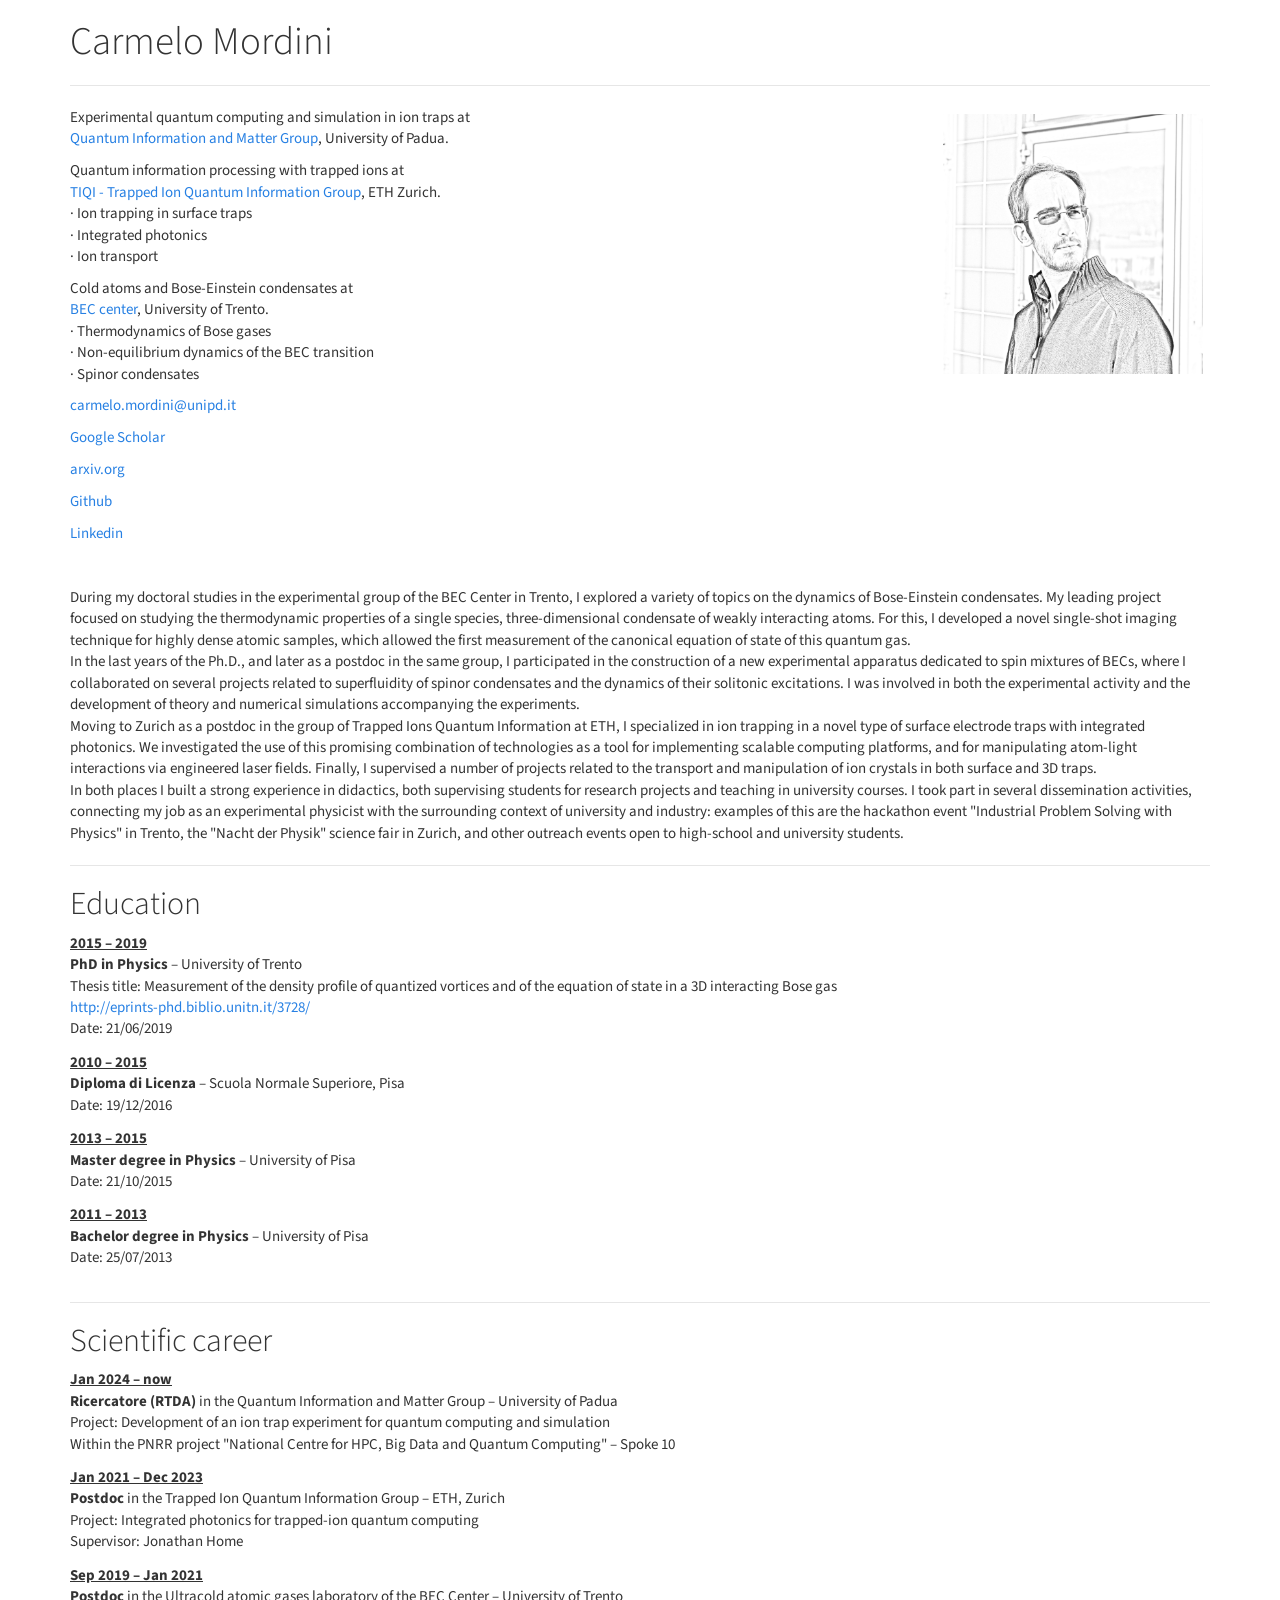
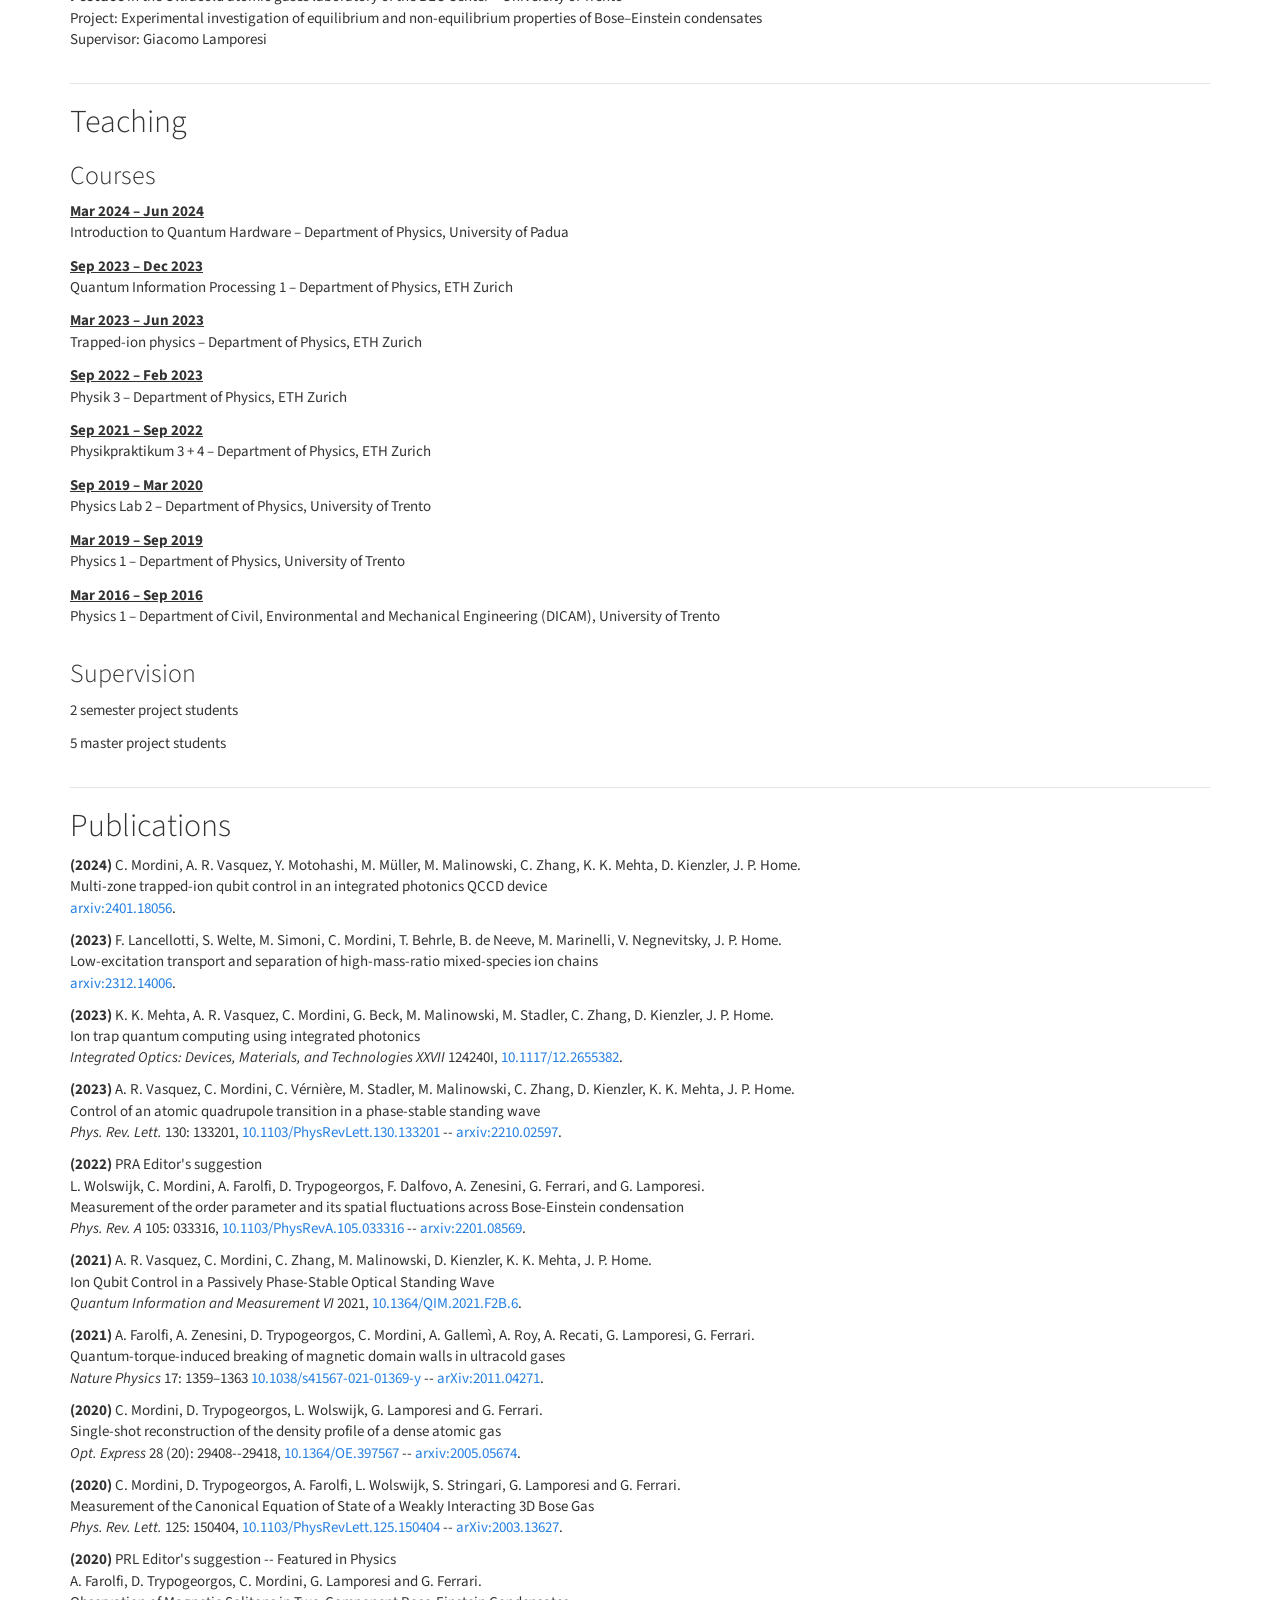
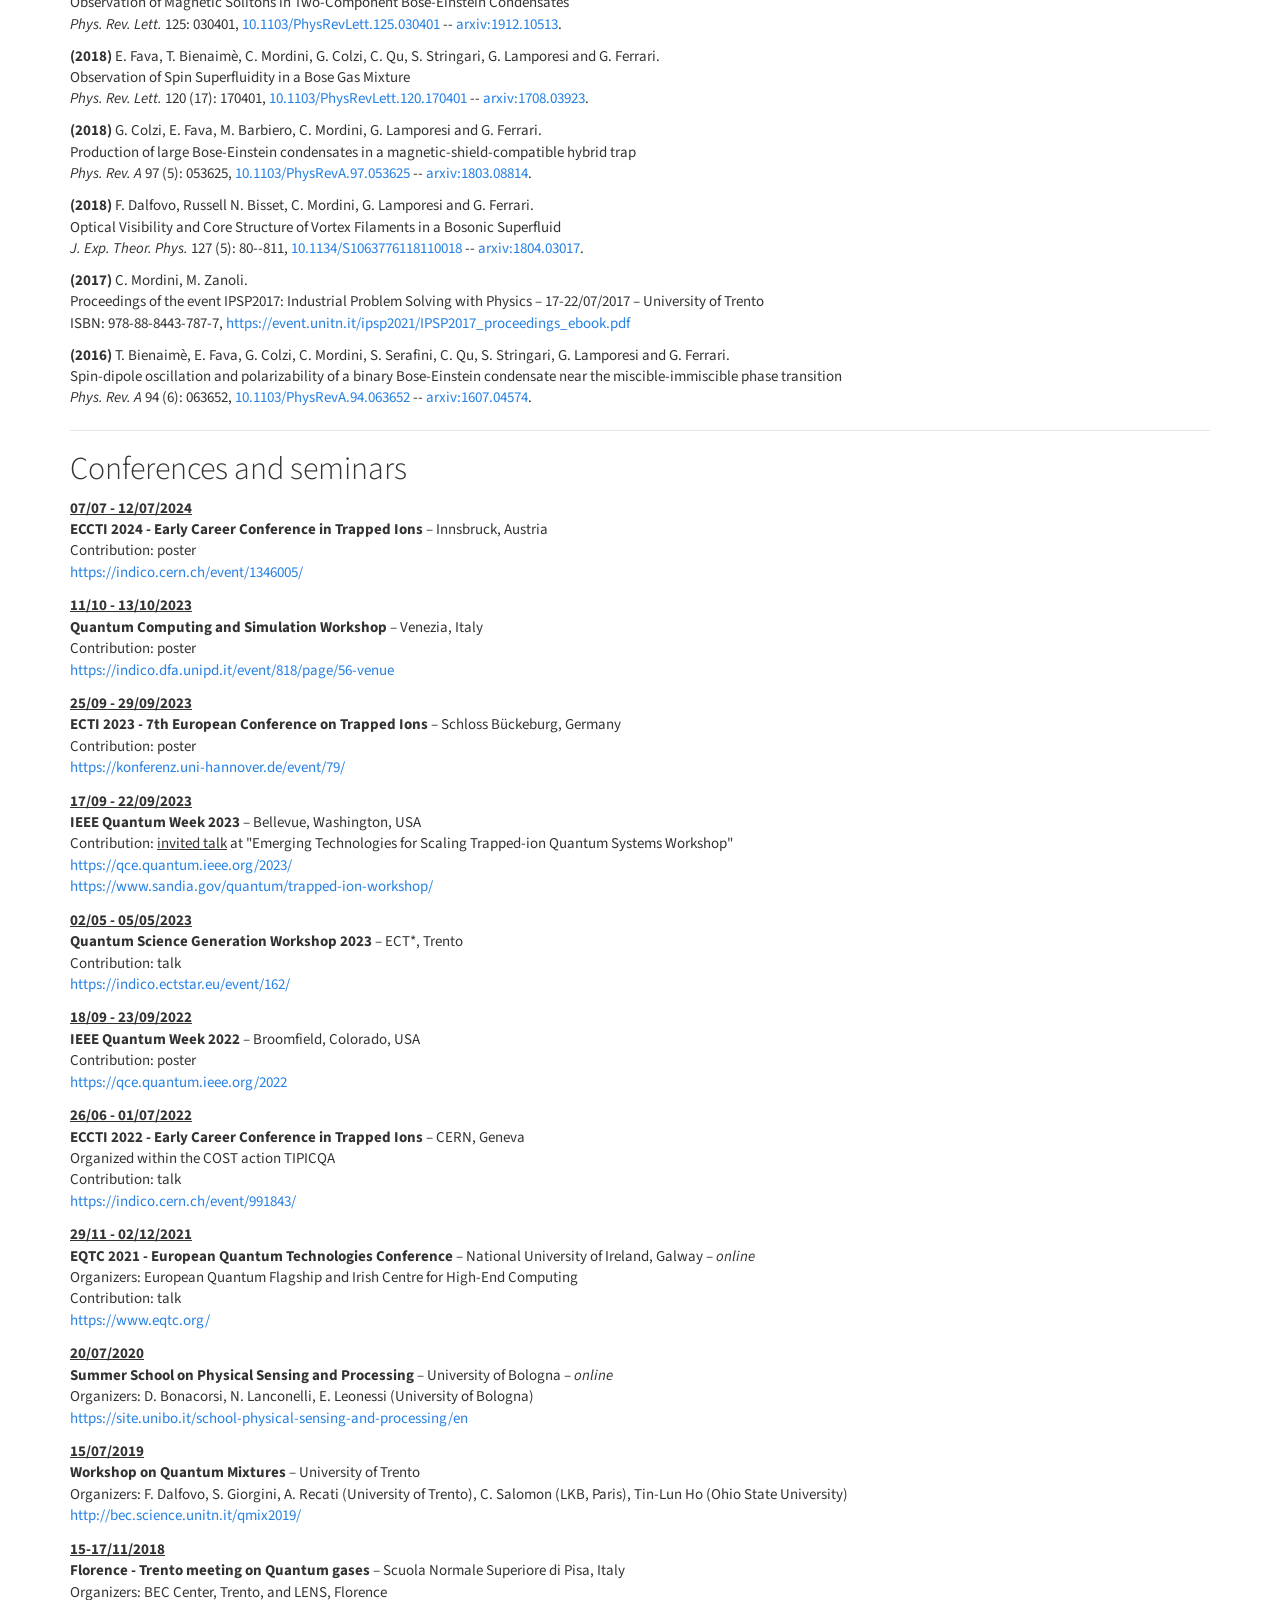
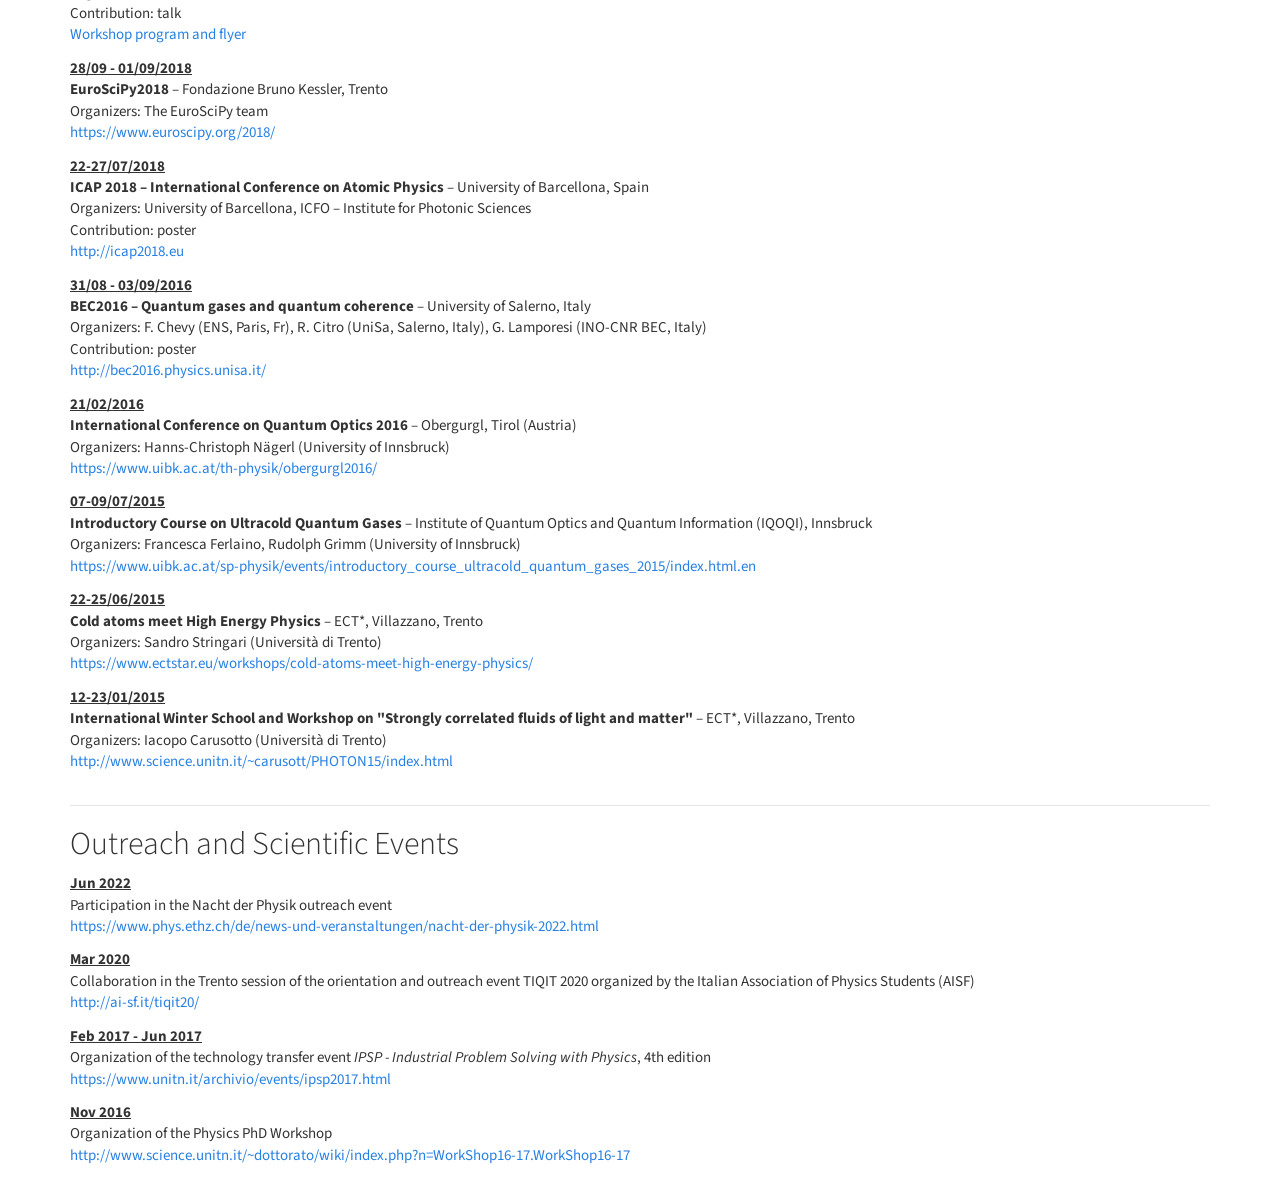
==== commit dff4069f: "Merge branch 'master' into recap" ====
--- a/index.html
+++ b/index.html
@@ -61,7 +61,7 @@
                 Information Group</a> at ETH, Zurich. -->
         </p>
         <!-- <p><br /></p> -->
-        <h2>Contacts</h2>
+
         <!-- You can find me on   -->
         <p><a href="mailto:carmelo.mordini@unipd.it"><i class="fa fa-envelope"></i> carmelo.mordini@unipd.it</a></p>
         <p><a href="https://scholar.google.com/citations?user=x0dCLs0AAAAJ&hl=en"><i
@@ -75,8 +75,32 @@
         <!-- <p><a href="https://www.facebook.com/carmelo.mordini"><i class="fa fa-facebook-square fa-lg"></i> Facebook</a> </p>
 <p><a href="https://twitter.com/carmelo_mordini"><i class="fa fa-twitter-square fa-lg"></i> Twitter</a> </p> -->
         <!-- <i class="fa fa-linkedin-square fa-lg"></i> <https://www.linkedin.com/in/carmelo-mordini/> -->
+        <p><br></p>
         <p>
-
+            During my doctoral studies in the experimental group of the BEC Center in Trento, I explored a variety of
+            topics on the dynamics of Bose-Einstein condensates.
+            My leading project focused on studying the thermodynamic properties of a single species, three-dimensional
+            condensate of weakly interacting atoms. For this, I developed a novel single-shot imaging technique for
+            highly dense atomic samples, which allowed the first measurement of the canonical equation of state of this
+            quantum gas.
+            <br>
+            In the last years of the Ph.D., and later as a postdoc in the same group, I participated in the construction
+            of a new experimental apparatus dedicated to spin mixtures of BECs, where I collaborated on several projects
+            related to superfluidity of spinor condensates and the dynamics of their solitonic excitations. I was
+            involved in both the experimental activity and the development of theory and numerical simulations
+            accompanying the experiments.
+            <br>
+            Moving to Zurich as a postdoc in the group of Trapped Ions Quantum Information at ETH, I specialized in ion
+            trapping in a novel type of surface electrode traps with integrated photonics. We investigated the use of
+            this promising combination of technologies as a tool for implementing scalable computing platforms, and for
+            manipulating atom-light interactions via engineered laser fields. Finally, I supervised a number of projects
+            related to the transport and manipulation of ion crystals in both surface and 3D traps.
+            <br>
+            In both places I built a strong experience in didactics, both supervising students for research projects and
+            teaching in university courses. I took part in several dissemination activities, connecting my job as an
+            experimental physicist with the surrounding context of university and industry: examples of this are the
+            hackathon event "Industrial Problem Solving with Physics" in Trento, the "Nacht der Physik" science fair in
+            Zurich, and other outreach events open to high-school and university students.
         </p>
 
 
@@ -213,8 +237,9 @@
             </div>
             <div>
                 <p>
-                    <b>(2022)</b> L. Wolswijk, C. Mordini, A. Farolfi, D. Trypogeorgos, F. Dalfovo, A. Zenesini, G.
-                    Ferrari, and G. Lamporesi.<br />
+                    <b>(2022)</b> PRA Editor's suggestion <br>
+                    L. Wolswijk, C. Mordini, A. Farolfi, D. Trypogeorgos, F. Dalfovo, A. Zenesini, G. Ferrari, and G.
+                    Lamporesi.<br />
                     Measurement of the order parameter and its spatial fluctuations across Bose-Einstein
                     condensation<br />
                     <em>Phys. Rev. A</em> 105: 033316,
@@ -263,7 +288,8 @@
             </div>
             <div>
                 <p>
-                    <b>(2020)</b> A. Farolfi, D. Trypogeorgos, C. Mordini, G. Lamporesi and G. Ferrari.<br />
+                    <b>(2020)</b> PRL Editor's suggestion -- Featured in Physics<br>
+                    A. Farolfi, D. Trypogeorgos, C. Mordini, G. Lamporesi and G. Ferrari.<br />
                     Observation of Magnetic Solitons in Two-Component Bose-Einstein Condensates<br />
                     <em>Phys. Rev. Lett.</em> 125: 030401,
                     <a href="https://link.aps.org/doi/10.1103/PhysRevLett.125.030401">10.1103/PhysRevLett.125.030401</a>
